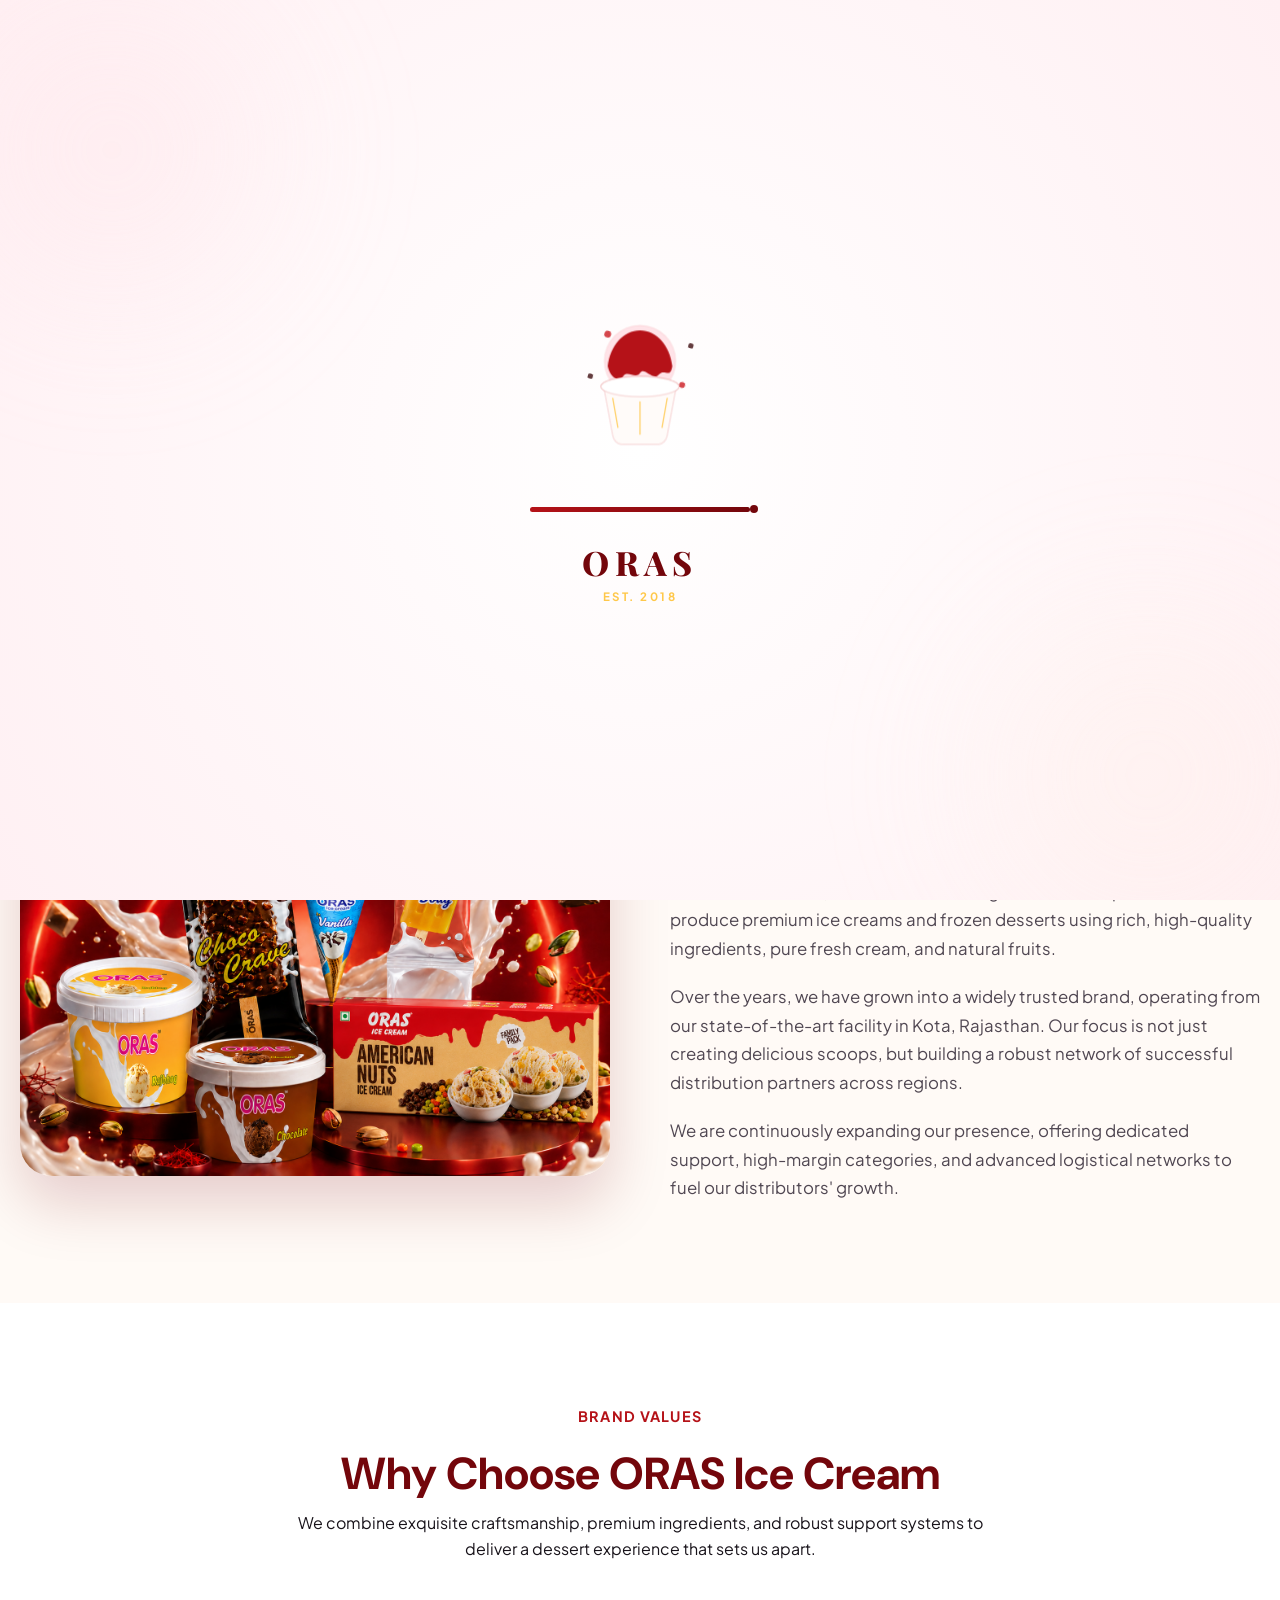
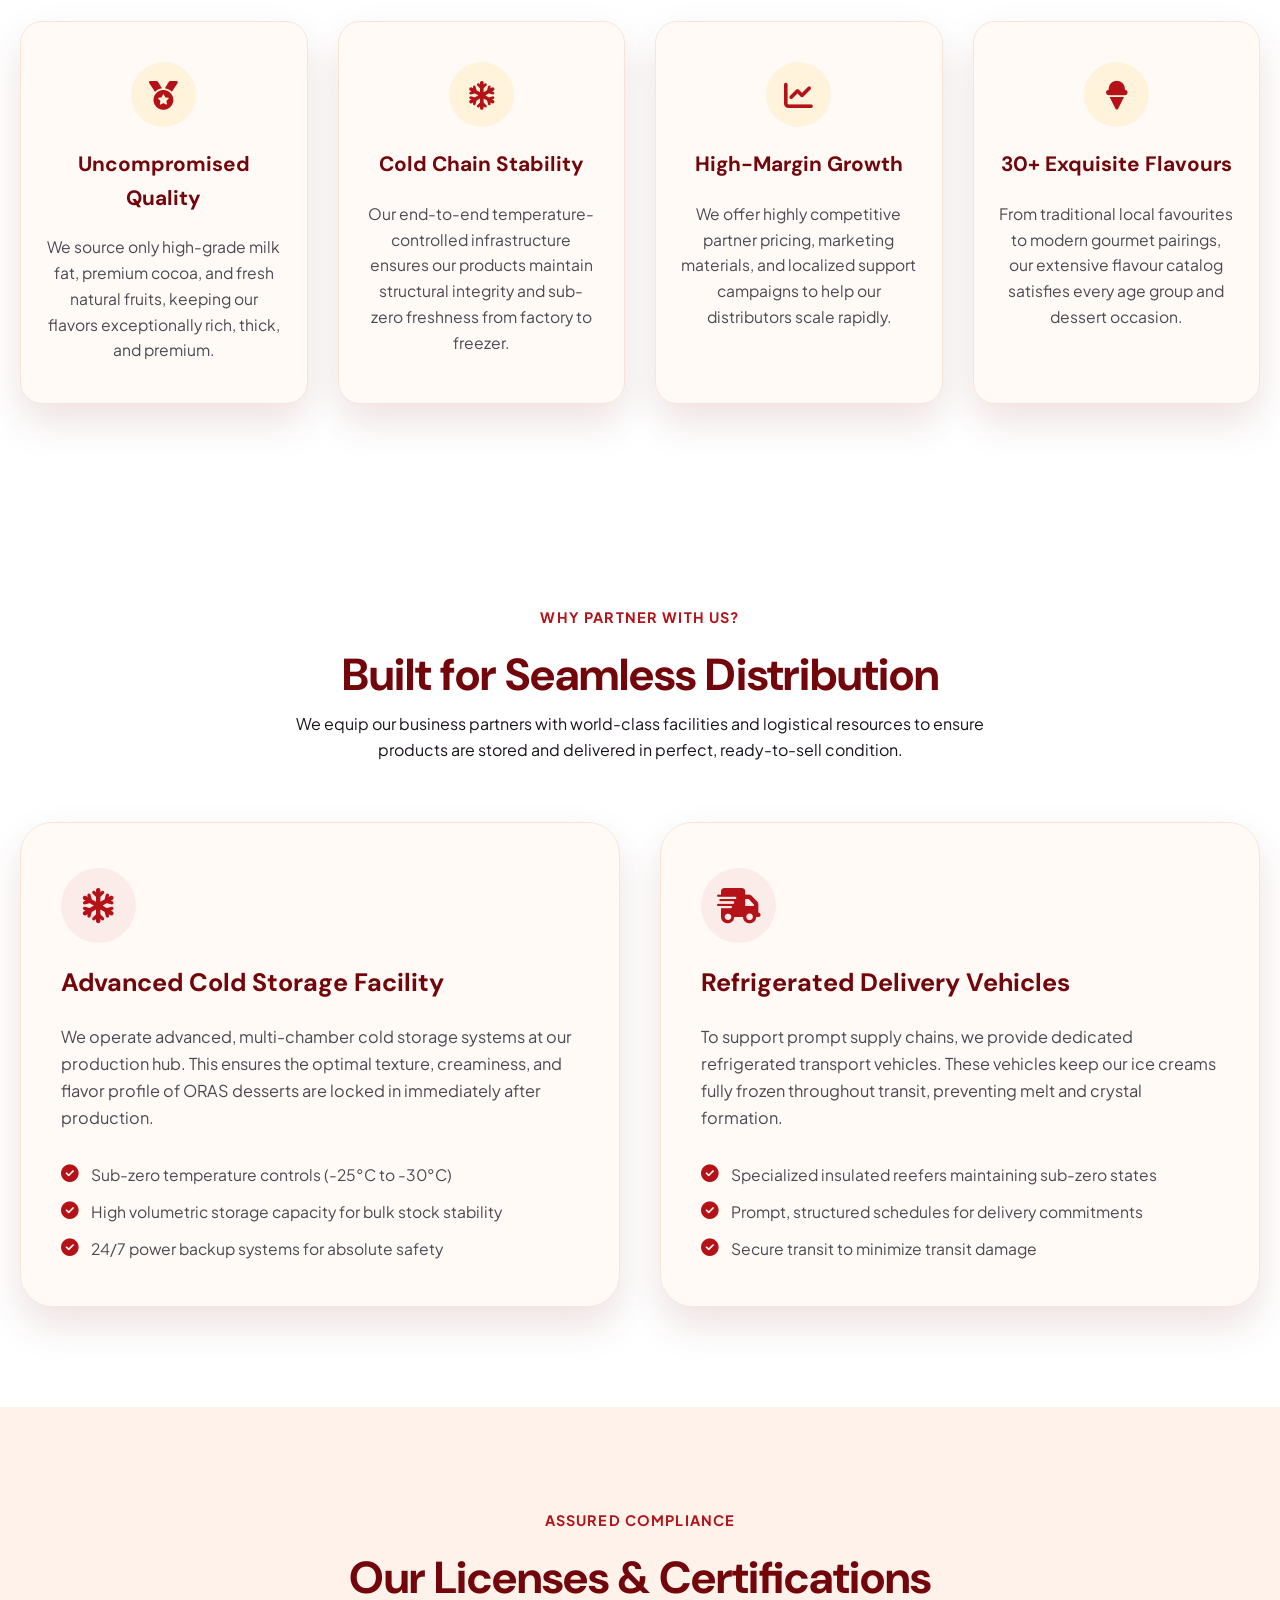
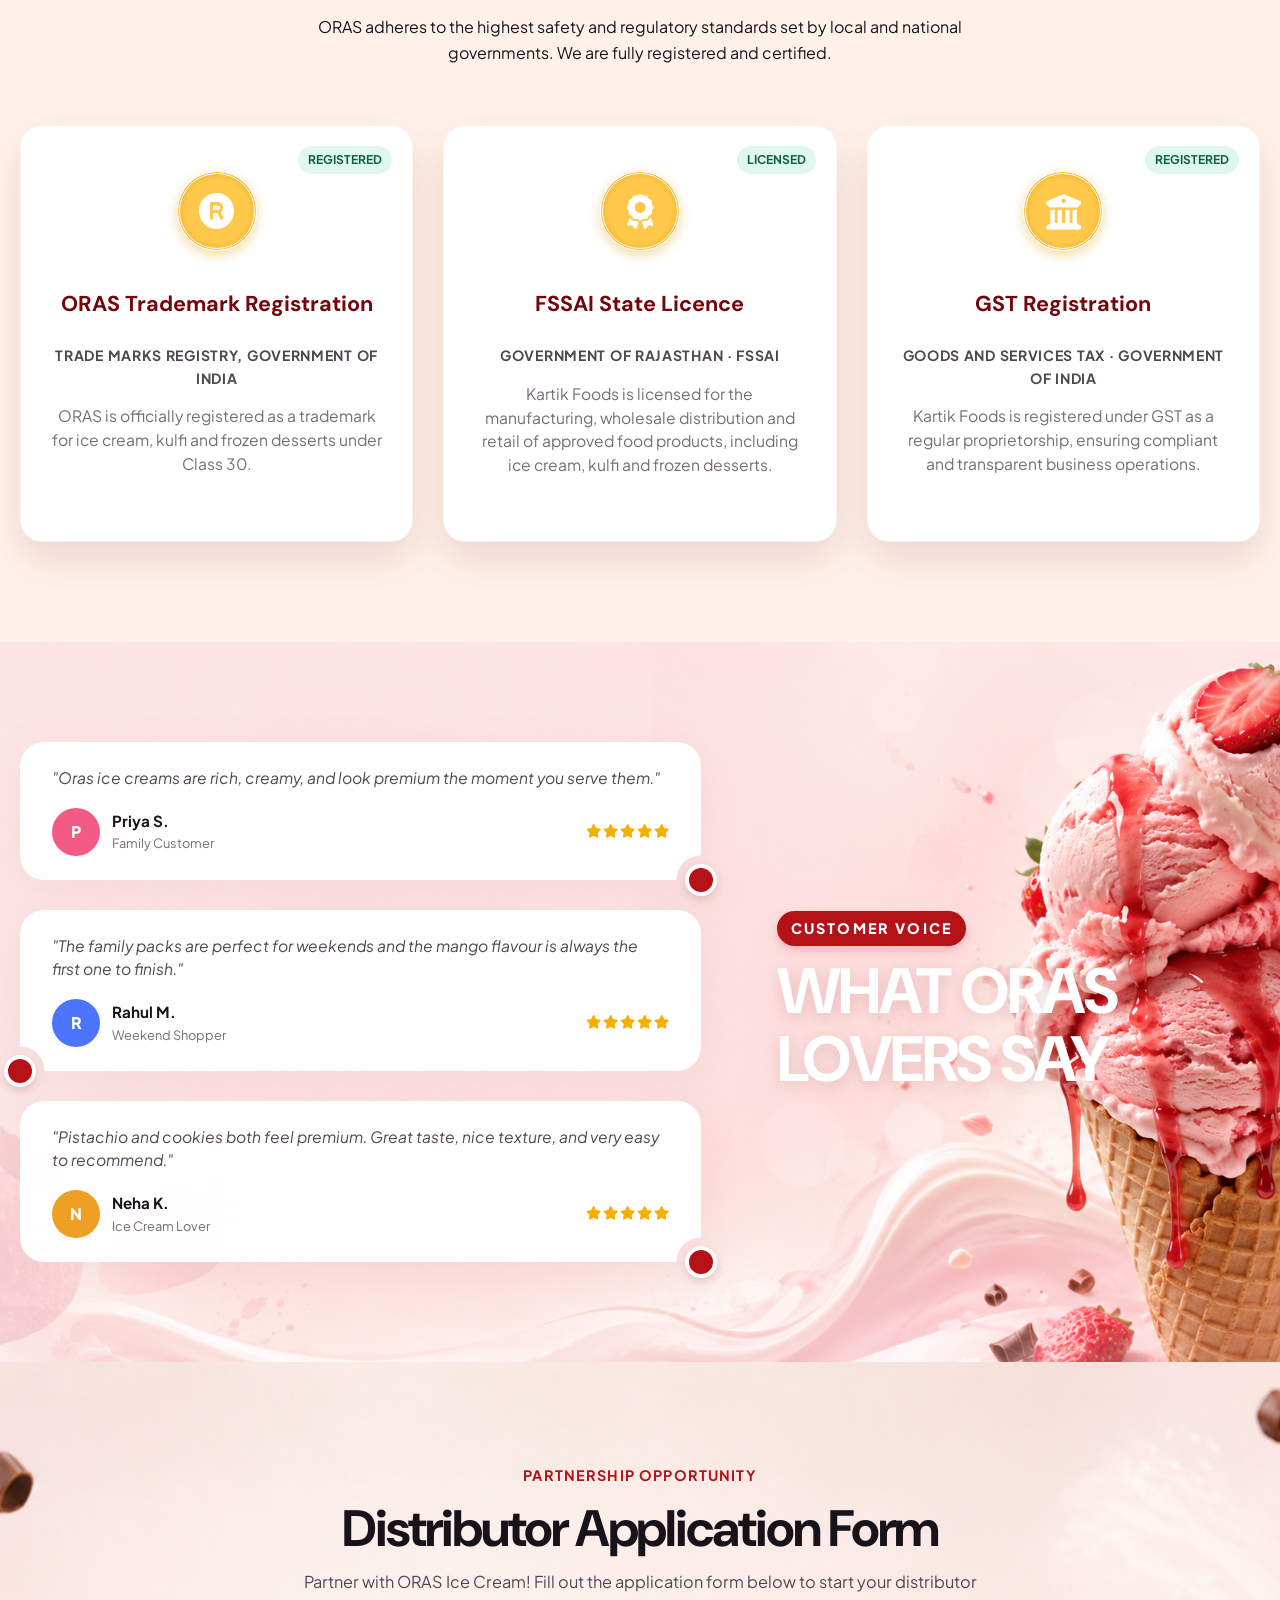
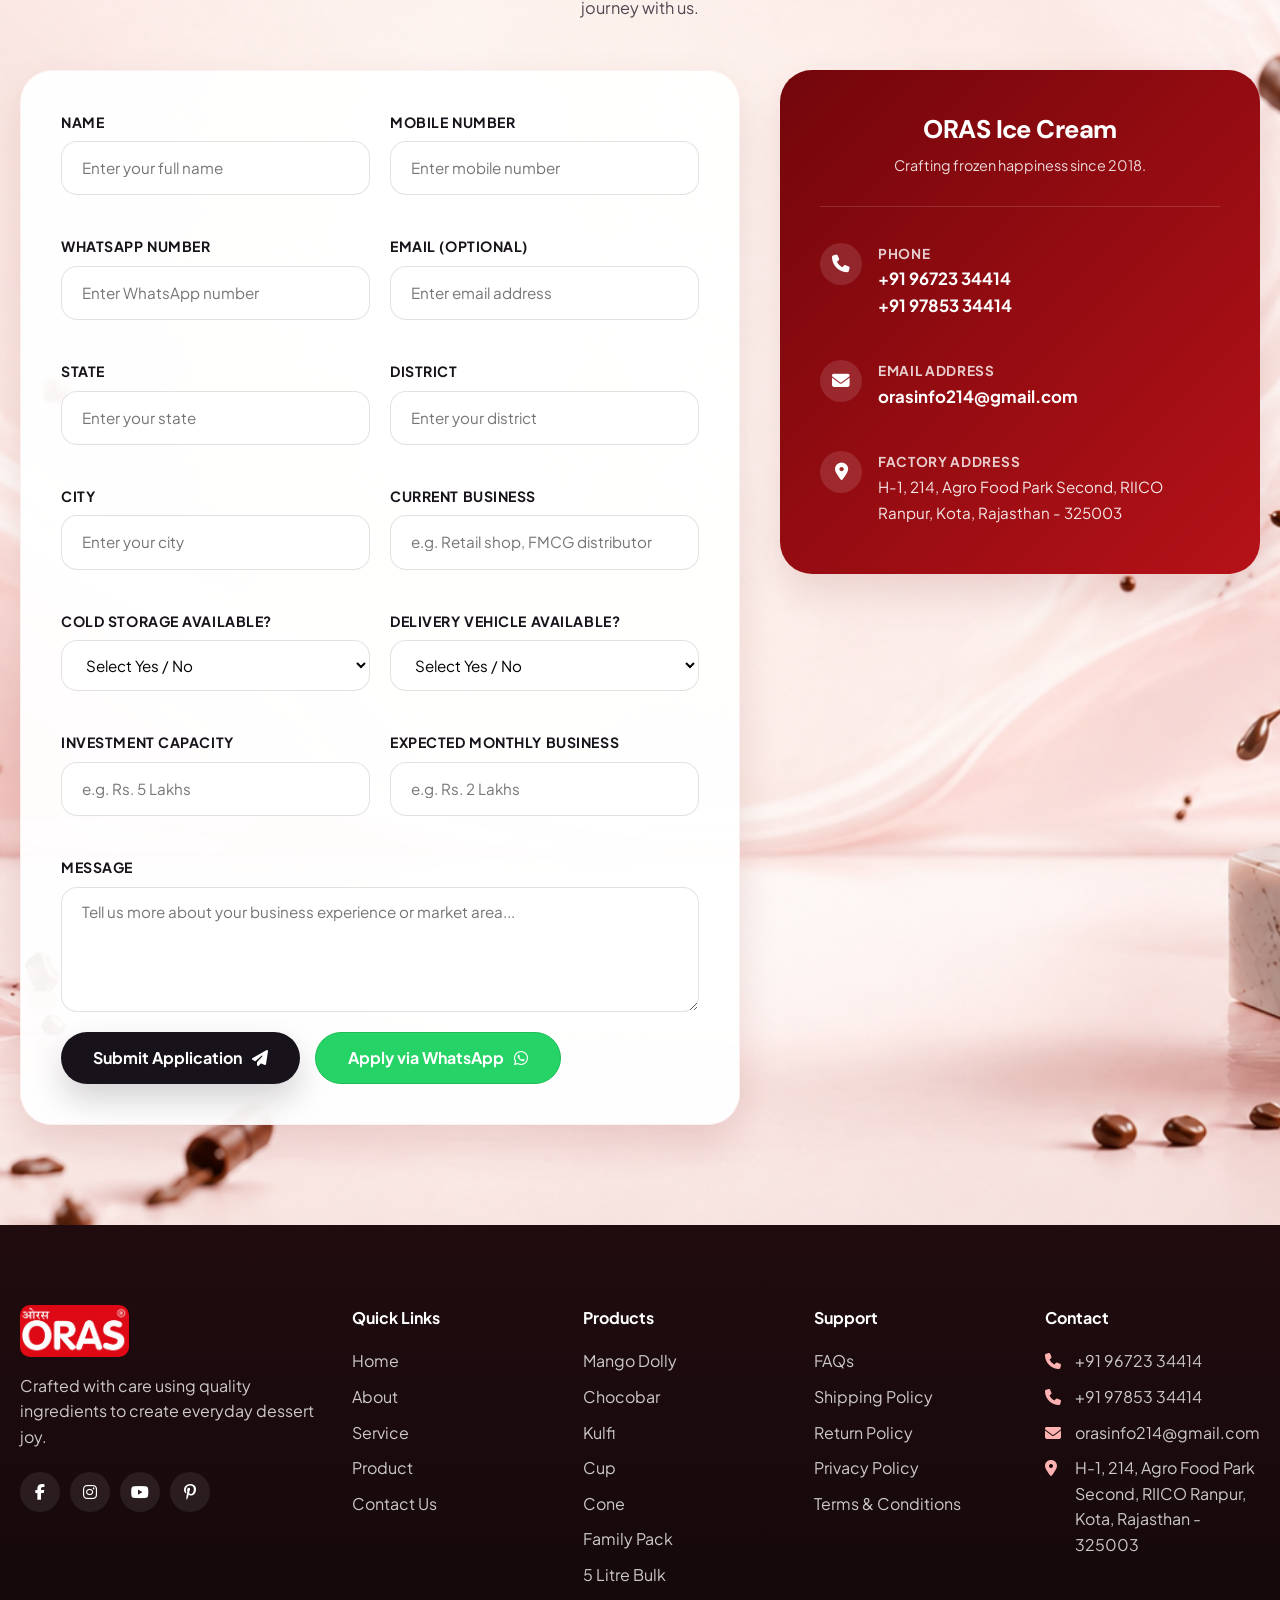
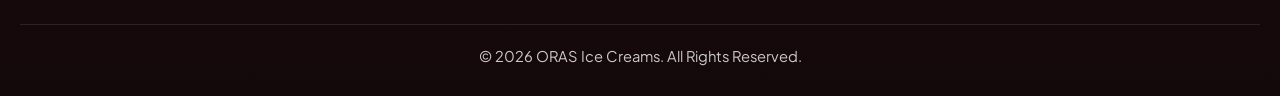
==== about.html @ 224689cd "chnge" ====
<!DOCTYPE html>
<html lang="en">

<head>
    <meta charset="UTF-8">
    <meta name="viewport" content="width=device-width, initial-scale=1.0">
    <title>About Us | ORAS Ice Cream | Distributor Opportunities</title>
    <meta name="description"
        content="Learn about ORAS Ice Cream, our certifications, state-of-the-art cold storage facilities, refrigerated transport fleet, and how to become a partner/distributor.">
    <link rel="icon" type="image/png" href="images/logo.png">
    <link rel="preconnect" href="https://fonts.googleapis.com">
    <link rel="preconnect" href="https://fonts.gstatic.com" crossorigin>
    <link
        href="https://fonts.googleapis.com/css2?family=DM+Sans:wght@400;500;700;800&family=Lobster+Two:wght@700&family=Plus+Jakarta+Sans:wght@400;500;600;700;800&family=Playfair+Display:ital,wght@0,400..900;1,400..900&family=Cormorant+Garamond:ital,wght@0,400..700;1,400..700&display=swap"
        rel="stylesheet">
    <link rel="stylesheet" href="https://cdnjs.cloudflare.com/ajax/libs/font-awesome/6.4.0/css/all.min.css">
    <link rel="stylesheet" href="style.css?v=1.4">
</head>

<body>
    <!-- ORAS Premium Preloader -->
    <div id="oras-preloader" class="oras-preloader">
        <div class="preloader-bg-swirls">
            <div class="swirl swirl-1"></div>
            <div class="swirl swirl-2"></div>
        </div>
        <div class="preloader-content">
            <!-- Center Ice Cream Cup SVG Animation -->
            <div class="icecream-container">
                <svg viewBox="0 0 200 200" class="icecream-svg">
                    <!-- Floating toppings -->
                    <circle cx="50" cy="60" r="4" class="topping topping-dot topping-1" />
                    <rect x="145" y="45" width="6" height="6" rx="2" class="topping topping-chip topping-2" />
                    <circle cx="150" cy="95" r="3.5" class="topping topping-dot topping-3" />
                    <rect x="40" y="110" width="6" height="6" rx="2" class="topping topping-chip topping-4" />

                    <!-- Ice Cream Scoop dropping -->
                    <g class="icecream-scoop-group">
                        <circle cx="100" cy="-60" r="42" class="icecream-scoop" />
                        <!-- Strawberry Syrup Drizzle -->
                        <path d="M 62,-54 C 65,-40 75,-35 80,-42 C 85,-50 95,-38 100,-46 C 105,-54 115,-36 122,-44 C 129,-52 135,-38 138,-54 C 135,-78 120,-96 100,-96 C 80,-96 65,-78 62,-54 Z" class="syrup-drizzle" />
                    </g>

                    <!-- Cup container -->
                    <g class="icecream-cup-group">
                        <!-- Cup Back Rim -->
                        <ellipse cx="100" cy="110" rx="46" ry="12" class="cup-rim-back" />
                        <!-- Cup Base -->
                        <path d="M 58,114 L 68,168 C 69,173 73,178 78,178 L 122,178 C 127,178 131,173 132,168 L 142,114 Z" class="cup-body" />
                        <!-- Cup Front Rim -->
                        <ellipse cx="100" cy="110" rx="46" ry="12" class="cup-rim-front" />
                        <!-- Golden Accent Lines on Cup -->
                        <path d="M 68,124 L 74,158 M 132,124 L 126,158 M 100,128 L 100,166" class="cup-accents" />
                    </g>
                </svg>
            </div>

            <!-- Preloader Progress -->
            <div class="preloader-progress-bar">
                <div class="progress-line-fill"></div>
                <div class="progress-syrup-drop"></div>
            </div>

            <!-- Reveal ORAS Logo text -->
            <div class="preloader-logo-reveal">
                <h1 class="loader-logo-text">ORAS</h1>
                <span class="loader-logo-sub">EST. 2018</span>
            </div>
        </div>
    </div>

    <!-- Header Navigation -->
    <header class="main-header">
        <div class="header-container">
            <a href="index.html#home" class="logo-container" aria-label="ORAS home">
                <img src="images/logo.png" alt="ORAS Logo" class="brand-logo">
            </a>

            <nav class="nav-menu" aria-label="Primary">
                <ul>
                    <li><a href="index.html#home">Home</a></li>
                    <li><a href="about.html" class="active">About</a></li>
                    <li><a href="services.html">Service</a></li>
                    <li><a href="products.html">Product</a></li>
                    <li><a href="contact.html">Contact Us</a></li>
                </ul>
            </nav>

            <div class="header-actions">
                <a href="contact.html" class="btn-quote">Become a Partner</a>
                <button class="mobile-menu-toggle" aria-label="Toggle menu">
                    <i class="fa-solid fa-bars"></i>
                </button>
            </div>
        </div>
    </header>

    <main>
        <!-- Hero Section (id="home" to bypass slide reveal in script.js) -->
        <section id="home" class="about-hero">
            <div class="shell about-hero-content">
                <h1>Crafting Happiness <span>Since 2018</span></h1>
                <p>Discover the passion, infrastructure, and unmatched quality standard that makes ORAS Ice Cream the ideal partner for distribution success.</p>
            </div>
        </section>

        <!-- About Intro Section -->
        <section class="about-intro-section">
            <div class="shell about-intro-grid">
                <div class="about-intro-img-wrapper">
                    <img src="images/new%20about%20.png" alt="ORAS Ice Cream Indulgence" class="about-intro-img">
                </div>
                <div class="about-intro-content">
                    <span class="eyebrow">The ORAS Journey</span>
                    <h2>A Tradition of Purity and Delicious Taste</h2>
                    <p>Established in 2018, ORAS Ice Cream began with a core promise: to produce premium ice creams and frozen desserts using rich, high-quality ingredients, pure fresh cream, and natural fruits.</p>
                    <p>Over the years, we have grown into a widely trusted brand, operating from our state-of-the-art facility in Kota, Rajasthan. Our focus is not just creating delicious scoops, but building a robust network of successful distribution partners across regions.</p>
                    <p>We are continuously expanding our presence, offering dedicated support, high-margin categories, and advanced logistical networks to fuel our distributors' growth.</p>
                </div>
            </div>
        </section>

        <!-- Why Choose Us Section -->
        <section id="why-choose-us" class="about-choose-section">
            <div class="shell">
                <div class="infra-header">
                    <span class="eyebrow">Brand Values</span>
                    <h2>Why Choose ORAS Ice Cream</h2>
                    <p>We combine exquisite craftsmanship, premium ingredients, and robust support systems to deliver a dessert experience that sets us apart.</p>
                </div>

                <div class="about-choose-grid">
                    <!-- Uncompromised Quality -->
                    <div class="about-choose-card">
                        <div class="about-choose-icon">
                            <i class="fa-solid fa-medal"></i>
                        </div>
                        <h3>Uncompromised Quality</h3>
                        <p>We source only high-grade milk fat, premium cocoa, and fresh natural fruits, keeping our flavors exceptionally rich, thick, and premium.</p>
                    </div>

                    <!-- Modern Cold Chain -->
                    <div class="about-choose-card">
                        <div class="about-choose-icon">
                            <i class="fa-solid fa-snowflake"></i>
                        </div>
                        <h3>Cold Chain Stability</h3>
                        <p>Our end-to-end temperature-controlled infrastructure ensures our products maintain structural integrity and sub-zero freshness from factory to freezer.</p>
                    </div>

                    <!-- High Distributor Margins -->
                    <div class="about-choose-card">
                        <div class="about-choose-icon">
                            <i class="fa-solid fa-chart-line"></i>
                        </div>
                        <h3>High-Margin Growth</h3>
                        <p>We offer highly competitive partner pricing, marketing materials, and localized support campaigns to help our distributors scale rapidly.</p>
                    </div>

                    <!-- Wide Flavor Variety -->
                    <div class="about-choose-card">
                        <div class="about-choose-icon">
                            <i class="fa-solid fa-ice-cream"></i>
                        </div>
                        <h3>30+ Exquisite Flavours</h3>
                        <p>From traditional local favourites to modern gourmet pairings, our extensive flavour catalog satisfies every age group and dessert occasion.</p>
                    </div>
                </div>
            </div>
        </section>

        <!-- Infrastructure & Facilities Section (Attracting Distributors) -->
        <section id="infrastructure" class="infra-section">
            <div class="shell">
                <div class="infra-header">
                    <span class="eyebrow">Why Partner With Us?</span>
                    <h2>Built for Seamless Distribution</h2>
                    <p>We equip our business partners with world-class facilities and logistical resources to ensure products are stored and delivered in perfect, ready-to-sell condition.</p>
                </div>

                <div class="infra-grid">
                    <!-- Cold Storage Infrastructure -->
                    <div class="infra-card">
                        <div class="infra-icon-wrapper">
                            <i class="fa-solid fa-snowflake"></i>
                        </div>
                        <h3>Advanced Cold Storage Facility</h3>
                        <p>We operate advanced, multi-chamber cold storage systems at our production hub. This ensures the optimal texture, creaminess, and flavor profile of ORAS desserts are locked in immediately after production.</p>
                        <ul class="infra-features-list">
                            <li><i class="fa-solid fa-circle-check"></i> Sub-zero temperature controls (-25°C to -30°C)</li>
                            <li><i class="fa-solid fa-circle-check"></i> High volumetric storage capacity for bulk stock stability</li>
                            <li><i class="fa-solid fa-circle-check"></i> 24/7 power backup systems for absolute safety</li>
                        </ul>
                    </div>

                    <!-- Transport Fleet Infrastructure -->
                    <div class="infra-card">
                        <div class="infra-icon-wrapper">
                            <i class="fa-solid fa-truck-fast"></i>
                        </div>
                        <h3>Refrigerated Delivery Vehicles</h3>
                        <p>To support prompt supply chains, we provide dedicated refrigerated transport vehicles. These vehicles keep our ice creams fully frozen throughout transit, preventing melt and crystal formation.</p>
                        <ul class="infra-features-list">
                            <li><i class="fa-solid fa-circle-check"></i> Specialized insulated reefers maintaining sub-zero states</li>
                            <li><i class="fa-solid fa-circle-check"></i> Prompt, structured schedules for delivery commitments</li>
                            <li><i class="fa-solid fa-circle-check"></i> Secure transit to minimize transit damage</li>
                        </ul>
                    </div>
                </div>
            </div>
        </section>

        <!-- Certifications & Licenses Section -->
        <section id="certifications" class="cert-section">
            <div class="shell">
                <div class="infra-header">
                    <span class="eyebrow">Assured Compliance</span>
                    <h2>Our Licenses & Certifications</h2>
                    <p>ORAS adheres to the highest safety and regulatory standards set by local and national governments. We are fully registered and certified.</p>
                </div>

                <div class="cert-grid">
                    <!-- ORAS Trademark Registration -->
                    <div class="cert-card">
                        <div class="cert-badge">Registered</div>
                        <div class="cert-seal">
                            <i class="fa-solid fa-registered"></i>
                        </div>
                        <h3>ORAS Trademark Registration</h3>
                        <div class="cert-authority">TRADE MARKS REGISTRY, GOVERNMENT OF INDIA</div>
                        <p class="cert-desc">ORAS is officially registered as a trademark for ice cream, kulfi and frozen desserts under Class 30.</p>
                    </div>

                    <!-- FSSAI State Licence -->
                    <div class="cert-card">
                        <div class="cert-badge">Licensed</div>
                        <div class="cert-seal">
                            <i class="fa-solid fa-award"></i>
                        </div>
                        <h3>FSSAI State Licence</h3>
                        <div class="cert-authority">GOVERNMENT OF RAJASTHAN · FSSAI</div>
                        <p class="cert-desc">Kartik Foods is licensed for the manufacturing, wholesale distribution and retail of approved food products, including ice cream, kulfi and frozen desserts.</p>
                    </div>

                    <!-- GST Registration -->
                    <div class="cert-card">
                        <div class="cert-badge">Registered</div>
                        <div class="cert-seal">
                            <i class="fa-solid fa-building-columns"></i>
                        </div>
                        <h3>GST Registration</h3>
                        <div class="cert-authority">GOODS AND SERVICES TAX · GOVERNMENT OF INDIA</div>
                        <p class="cert-desc">Kartik Foods is registered under GST as a regular proprietorship, ensuring compliant and transparent business operations.</p>
                    </div>
                </div>
            </div>
        </section>

        <!-- Customer Voice Section -->
        <section class="testimonials-section">
            <div class="shell testimonials-layout">
                <!-- Left Side: Testimonials Stack -->
                <div class="testimonials-left-col">
                    <div class="testimonials-sets-wrapper">
                        <!-- Set 1 -->
                        <div class="testimonial-set active" data-set="1">
                            <article class="testimonial-card-bubble bottom-right">
                                <p class="testimonial-bubble-text">"Oras ice creams are rich, creamy, and look premium the moment you serve them."</p>
                                <div class="testimonial-bubble-footer">
                                    <div class="author-info">
                                        <div class="author-avatar pink-avatar">P</div>
                                        <div>
                                            <strong>Priya S.</strong>
                                            <span>Family Customer</span>
                                        </div>
                                    </div>
                                    <div class="testimonial-stars-rating">
                                        <i class="fa-solid fa-star"></i><i class="fa-solid fa-star"></i><i class="fa-solid fa-star"></i><i class="fa-solid fa-star"></i><i class="fa-solid fa-star"></i>
                                    </div>
                                </div>
                                <span class="bubble-dot"></span>
                            </article>

                            <article class="testimonial-card-bubble bottom-left">
                                <p class="testimonial-bubble-text">"The family packs are perfect for weekends and the mango flavour is always the first one to finish."</p>
                                <div class="testimonial-bubble-footer">
                                    <div class="author-info">
                                        <div class="author-avatar blue-avatar">R</div>
                                        <div>
                                            <strong>Rahul M.</strong>
                                            <span>Weekend Shopper</span>
                                        </div>
                                    </div>
                                    <div class="testimonial-stars-rating">
                                        <i class="fa-solid fa-star"></i><i class="fa-solid fa-star"></i><i class="fa-solid fa-star"></i><i class="fa-solid fa-star"></i><i class="fa-solid fa-star"></i>
                                    </div>
                                </div>
                                <span class="bubble-dot"></span>
                            </article>

                            <article class="testimonial-card-bubble bottom-right">
                                <p class="testimonial-bubble-text">"Pistachio and cookies both feel premium. Great taste, nice texture, and very easy to recommend."</p>
                                <div class="testimonial-bubble-footer">
                                    <div class="author-info">
                                        <div class="author-avatar yellow-avatar">N</div>
                                        <div>
                                            <strong>Neha K.</strong>
                                            <span>Ice Cream Lover</span>
                                        </div>
                                    </div>
                                    <div class="testimonial-stars-rating">
                                        <i class="fa-solid fa-star"></i><i class="fa-solid fa-star"></i><i class="fa-solid fa-star"></i><i class="fa-solid fa-star"></i><i class="fa-solid fa-star"></i>
                                    </div>
                                </div>
                                <span class="bubble-dot"></span>
                            </article>
                        </div>

                        <!-- Set 2 -->
                        <div class="testimonial-set" data-set="2">
                            <article class="testimonial-card-bubble bottom-right">
                                <p class="testimonial-bubble-text">"The chocolate magic is out of this world! Real cocoa coating makes all the difference."</p>
                                <div class="testimonial-bubble-footer">
                                    <div class="author-info">
                                        <div class="author-avatar pink-avatar">A</div>
                                        <div>
                                            <strong>Amit V.</strong>
                                            <span>Chocolate Lover</span>
                                        </div>
                                    </div>
                                    <div class="testimonial-stars-rating">
                                        <i class="fa-solid fa-star"></i><i class="fa-solid fa-star"></i><i class="fa-solid fa-star"></i><i class="fa-solid fa-star"></i><i class="fa-solid fa-star"></i>
                                    </div>
                                </div>
                                <span class="bubble-dot"></span>
                            </article>

                            <article class="testimonial-card-bubble bottom-left">
                                <p class="testimonial-bubble-text">"I love the kulfi cups. It feels like pure heritage combined with modern quality standard."</p>
                                <div class="testimonial-bubble-footer">
                                    <div class="author-info">
                                        <div class="author-avatar blue-avatar">S</div>
                                        <div>
                                            <strong>Sneha R.</strong>
                                            <span>Heritage Dessert Fan</span>
                                        </div>
                                    </div>
                                    <div class="testimonial-stars-rating">
                                        <i class="fa-solid fa-star"></i><i class="fa-solid fa-star"></i><i class="fa-solid fa-star"></i><i class="fa-solid fa-star"></i><i class="fa-solid fa-star"></i>
                                    </div>
                                </div>
                                <span class="bubble-dot"></span>
                            </article>

                            <article class="testimonial-card-bubble bottom-right">
                                <p class="testimonial-bubble-text">"Packaging keeps the ice creams frozen rock-solid even during delivery in hot summer days!"</p>
                                <div class="testimonial-bubble-footer">
                                    <div class="author-info">
                                        <div class="author-avatar yellow-avatar">K</div>
                                        <div>
                                            <strong>Karan J.</strong>
                                            <span>Party Host</span>
                                        </div>
                                    </div>
                                    <div class="testimonial-stars-rating">
                                        <i class="fa-solid fa-star"></i><i class="fa-solid fa-star"></i><i class="fa-solid fa-star"></i><i class="fa-solid fa-star"></i><i class="fa-solid fa-star"></i>
                                    </div>
                                </div>
                                <span class="bubble-dot"></span>
                            </article>
                        </div>
                    </div>
                </div>

                <!-- Right Side: Heading Column -->
                <div class="testimonials-right-col">
                    <span class="testimonials-eyebrow">Customer Voice</span>
                    <h2 class="testimonials-huge-title">WHAT ORAS LOVERS SAY</h2>
                </div>
            </div>
        </section>

        <!-- Distributor Application Section -->
        <section id="contact-section" class="contact-section">
            <div class="shell">
                <div class="section-intro scroll-reveal">
                    <span class="eyebrow">Partnership Opportunity</span>
                    <h2>Distributor Application Form</h2>
                    <p>Partner with ORAS Ice Cream! Fill out the application form below to start your distributor journey with us.</p>
                </div>

                <div class="contact-layout scroll-reveal">
                    <!-- Left: Contact Form Card -->
                    <div class="contact-form-card">
                        <form onsubmit="event.preventDefault(); alert('Thank you for submitting your Distributor Application! Our partnership team will review your application and contact you shortly.'); this.reset();">
                            <div class="form-row">
                                <div class="form-group">
                                    <label for="distributor-name">Name</label>
                                    <input type="text" id="distributor-name" placeholder="Enter your full name" required>
                                </div>
                                <div class="form-group">
                                    <label for="distributor-mobile">Mobile Number</label>
                                    <input type="tel" id="distributor-mobile" placeholder="Enter mobile number" required>
                                </div>
                            </div>
                            <div class="form-row">
                                <div class="form-group">
                                    <label for="distributor-whatsapp">WhatsApp Number</label>
                                    <input type="tel" id="distributor-whatsapp" placeholder="Enter WhatsApp number" required>
                                </div>
                                <div class="form-group">
                                    <label for="distributor-email">Email (Optional)</label>
                                    <input type="email" id="distributor-email" placeholder="Enter email address">
                                </div>
                            </div>
                            <div class="form-row">
                                <div class="form-group">
                                    <label for="distributor-state">State</label>
                                    <input type="text" id="distributor-state" placeholder="Enter your state" required>
                                </div>
                                <div class="form-group">
                                    <label for="distributor-district">District</label>
                                    <input type="text" id="distributor-district" placeholder="Enter your district" required>
                                </div>
                            </div>
                            <div class="form-row">
                                <div class="form-group">
                                    <label for="distributor-city">City</label>
                                    <input type="text" id="distributor-city" placeholder="Enter your city" required>
                                </div>
                                <div class="form-group">
                                    <label for="distributor-business">Current Business</label>
                                    <input type="text" id="distributor-business" placeholder="e.g. Retail shop, FMCG distributor" required>
                                </div>
                            </div>
                            <div class="form-row">
                                <div class="form-group">
                                    <label for="distributor-coldstorage">Cold Storage Available?</label>
                                    <select id="distributor-coldstorage" required>
                                        <option value="" disabled selected>Select Yes / No</option>
                                        <option value="Yes">Yes</option>
                                        <option value="No">No</option>
                                    </select>
                                </div>
                                <div class="form-group">
                                    <label for="distributor-deliveryvehicle">Delivery Vehicle Available?</label>
                                    <select id="distributor-deliveryvehicle" required>
                                        <option value="" disabled selected>Select Yes / No</option>
                                        <option value="Yes">Yes</option>
                                        <option value="No">No</option>
                                    </select>
                                </div>
                            </div>
                            <div class="form-row">
                                <div class="form-group">
                                    <label for="distributor-investment">Investment Capacity</label>
                                    <input type="text" id="distributor-investment" placeholder="e.g. Rs. 5 Lakhs" required>
                                </div>
                                <div class="form-group">
                                    <label for="distributor-expectedbusiness">Expected Monthly Business</label>
                                    <input type="text" id="distributor-expectedbusiness" placeholder="e.g. Rs. 2 Lakhs" required>
                                </div>
                            </div>
                            <div class="form-group">
                                <label for="distributor-message">Message</label>
                                <textarea id="distributor-message" rows="5" placeholder="Tell us more about your business experience or market area..." required></textarea>
                            </div>
                            <div class="contact-form-actions" style="display: flex; gap: 15px; flex-wrap: wrap; margin-top: 15px;">
                                <button type="submit" class="btn btn-dark submit-contact-btn">Submit Application <i class="fa-solid fa-paper-plane"></i></button>
                                <button type="button" id="submit-whatsapp-btn" class="btn btn-whatsapp submit-contact-btn" style="background-color: #25d366; color: white; border: 1px solid #1ebd56;">Apply via WhatsApp <i class="fa-brands fa-whatsapp"></i></button>
                            </div>
                        </form>
                    </div>

                    <!-- Right: Contact Info Card -->
                    <div class="contact-details-card">
                        <div class="details-branding">
                            <img src="images/logo.png" alt="ORAS Logo" class="details-logo">
                            <h3>ORAS Ice Cream</h3>
                            <p>Crafting frozen happiness since 2018.</p>
                        </div>
                        <hr class="details-divider">
                        <ul class="details-info-list">
                            <li>
                                <div class="details-icon"><i class="fa-solid fa-phone"></i></div>
                                <div>
                                    <strong>Phone</strong>
                                    <a href="tel:+919672334414">+91 96723 34414</a><br><a href="tel:+919785334414">+91 97853 34414</a>
                                </div>
                            </li>
                            <li>
                                <div class="details-icon"><i class="fa-solid fa-envelope"></i></div>
                                <div>
                                    <strong>Email Address</strong>
                                    <a href="mailto:orasinfo214@gmail.com">orasinfo214@gmail.com</a>
                                </div>
                            </li>
                            <li>
                                <div class="details-icon"><i class="fa-solid fa-location-dot"></i></div>
                                <div>
                                    <strong>Factory Address</strong>
                                    <span>H-1, 214, Agro Food Park Second, RIICO Ranpur, Kota, Rajasthan - 325003</span>
                                </div>
                            </li>
                        </ul>
                    </div>
                </div>
            </div>
        </section>
    </main>

    <!-- Footer -->
    <footer id="contact" class="main-footer">
        <div class="shell footer-grid">
            <div class="footer-brand">
                <img src="images/logo.png" alt="ORAS Logo" class="footer-logo">
                <p>Crafted with care using quality ingredients to create everyday dessert joy.</p>
                <div class="social-links">
                    <a href="#" aria-label="Facebook"><i class="fa-brands fa-facebook-f"></i></a>
                    <a href="#" aria-label="Instagram"><i class="fa-brands fa-instagram"></i></a>
                    <a href="#" aria-label="Youtube"><i class="fa-brands fa-youtube"></i></a>
                    <a href="#" aria-label="Pinterest"><i class="fa-brands fa-pinterest-p"></i></a>
                </div>
            </div>

            <div class="footer-col">
                <h3>Quick Links</h3>
                <ul>
                    <li><a href="index.html#home">Home</a></li>
                    <li><a href="about.html">About</a></li>
                    <li><a href="services.html">Service</a></li>
                    <li><a href="products.html">Product</a></li>
                    <li><a href="contact.html">Contact Us</a></li>
                </ul>
            </div>

            <div class="footer-col">
                <h3>Products</h3>
                <ul>
                    <li><a href="products.html?category=candy">Mango Dolly</a></li>
                    <li><a href="products.html?category=chocobar">Chocobar</a></li>
                    <li><a href="products.html?category=kulfi">Kulfi</a></li>
                    <li><a href="products.html?category=cup">Cup</a></li>
                    <li><a href="products.html?category=cone">Cone</a></li>
                    <li><a href="products.html?category=family">Family Pack</a></li>
                    <li><a href="products.html?category=bulk">5 Litre Bulk</a></li>
                </ul>
            </div>

            <div class="footer-col">
                <h3>Support</h3>
                <ul>
                    <li><a href="#">FAQs</a></li>
                    <li><a href="#">Shipping Policy</a></li>
                    <li><a href="#">Return Policy</a></li>
                    <li><a href="#">Privacy Policy</a></li>
                    <li><a href="#">Terms &amp; Conditions</a></li>
                </ul>
            </div>

            <div class="footer-col">
                <h3>Contact</h3>
                <ul class="contact-info-list">
                    <li><i class="fa-solid fa-phone"></i><a href="tel:+919672334414">+91 96723 34414</a></li>
                    <li><i class="fa-solid fa-phone"></i><a href="tel:+919785334414">+91 97853 34414</a></li>
                    <li><i class="fa-solid fa-envelope"></i><a
                            href="mailto:orasinfo214@gmail.com">orasinfo214@gmail.com</a></li>
                    <li><i class="fa-solid fa-location-dot"></i><span>H-1, 214, Agro Food Park Second, RIICO Ranpur,
                            Kota, Rajasthan - 325003</span></li>
                </ul>
            </div>
        </div>

        <div class="shell footer-bottom">
            <p>&copy; 2026 ORAS Ice Creams. All Rights Reserved.</p>
        </div>
    </footer>

    <!-- Floating WhatsApp Button and Flow Panel -->
    <div id="whatsapp-flow-widget" class="whatsapp-flow-widget">
        <!-- Floating Call Button -->
        <a href="tel:+919672334414" class="floating-call-btn" aria-label="Call Kartik Foods">
            <i class="fa-solid fa-phone"></i>
            <span class="whatsapp-flow-tooltip">Call Us</span>
        </a>
        <!-- Floating WhatsApp Button -->
        <button id="whatsapp-flow-btn" class="whatsapp-flow-btn" aria-label="Open WhatsApp Flow Form">
            <i class="fa-brands fa-whatsapp"></i>
            <span class="whatsapp-flow-tooltip">Distributor Flow</span>
        </button>
        <div id="whatsapp-flow-panel" class="whatsapp-flow-panel">
            <div class="whatsapp-panel-header" style="background-image: linear-gradient(rgba(115, 6, 11, 0.82), rgba(115, 6, 11, 0.95)), url('images/abouut.png');">
                <div class="whatsapp-header-content">
                    <img src="images/logo.png" alt="ORAS Logo" class="whatsapp-panel-logo">
                    <div class="whatsapp-header-text">
                        <h3>ORAS Ice Cream</h3>
                        <p>Distributor WhatsApp Flow</p>
                    </div>
                </div>
                <button id="whatsapp-flow-close" class="whatsapp-flow-close" aria-label="Close panel">
                    <i class="fa-solid fa-xmark"></i>
                </button>
            </div>
            <div class="whatsapp-panel-body">
                <p class="whatsapp-panel-desc">Interested in partnering with us? Fill in the details below to generate and send your application directly via WhatsApp!</p>
                <form id="whatsapp-flow-form">
                    <div class="whatsapp-form-group">
                        <label for="wa-name">Name</label>
                        <input type="text" id="wa-name" placeholder="Enter your full name" required>
                    </div>
                    <div class="whatsapp-form-row">
                        <div class="whatsapp-form-group">
                            <label for="wa-mobile">Mobile Number</label>
                            <input type="tel" id="wa-mobile" placeholder="Mobile Number" required>
                        </div>
                        <div class="whatsapp-form-group">
                            <label for="wa-whatsapp">WhatsApp Number</label>
                            <input type="tel" id="wa-whatsapp" placeholder="WhatsApp Number" required>
                        </div>
                    </div>
                    <div class="whatsapp-form-group">
                        <label for="wa-email">Email (Optional)</label>
                        <input type="email" id="wa-email" placeholder="Enter email address">
                    </div>
                    <div class="whatsapp-form-row">
                        <div class="whatsapp-form-group">
                            <label for="wa-state">State</label>
                            <input type="text" id="wa-state" placeholder="State" required>
                        </div>
                        <div class="whatsapp-form-group">
                            <label for="wa-district">District</label>
                            <input type="text" id="wa-district" placeholder="District" required>
                        </div>
                    </div>
                    <div class="whatsapp-form-row">
                        <div class="whatsapp-form-group">
                            <label for="wa-city">City</label>
                            <input type="text" id="wa-city" placeholder="City" required>
                        </div>
                        <div class="whatsapp-form-group">
                            <label for="wa-business">Current Business</label>
                            <input type="text" id="wa-business" placeholder="Retail/FMCG etc." required>
                        </div>
                    </div>
                    <div class="whatsapp-form-row">
                        <div class="whatsapp-form-group">
                            <label for="wa-coldstorage">Cold Storage?</label>
                            <select id="wa-coldstorage" required>
                                <option value="" disabled selected>Select</option>
                                <option value="Yes">Yes</option>
                                <option value="No">No</option>
                            </select>
                        </div>
                        <div class="whatsapp-form-group">
                            <label for="wa-deliveryvehicle">Vehicle?</label>
                            <select id="wa-deliveryvehicle" required>
                                <option value="" disabled selected>Select</option>
                                <option value="Yes">Yes</option>
                                <option value="No">No</option>
                            </select>
                        </div>
                    </div>
                    <div class="whatsapp-form-row">
                        <div class="whatsapp-form-group">
                            <label for="wa-investment">Investment Capacity</label>
                            <input type="text" id="wa-investment" placeholder="e.g. Rs. 5 Lakhs" required>
                        </div>
                        <div class="whatsapp-form-group">
                            <label for="wa-expectedbusiness">Expected Business</label>
                            <input type="text" id="wa-expectedbusiness" placeholder="e.g. Rs. 2 Lakhs" required>
                        </div>
                    </div>
                    <div class="whatsapp-form-group">
                        <label for="wa-message">Message</label>
                        <textarea id="wa-message" rows="3" placeholder="Tell us more about your experience..." required></textarea>
                    </div>
                    <button type="submit" class="wa-panel-submit-btn">
                        <i class="fa-brands fa-whatsapp"></i> Send via WhatsApp
                    </button>
                </form>
            </div>
        </div>
    </div>

    <script src="script.js"></script>
</body>

</html>
---- style.css ----
:root {
    --red-900: #73060b;
    --red-800: #8f0f14;
    --red-700: #b51218;
    --red-600: #cb181f;
    --cream-100: #fffaf6;
    --cream-200: #fff2ea;
    --cream-300: #f8e5d8;
    --white: #ffffff;
    --ink-900: #18131a;
    --ink-700: #504752;
    --ink-500: #766d77;
    --gold: #ffc84a;
    --mint: #dff7ef;
    --shadow-soft: 0 18px 40px rgba(115, 6, 11, 0.12);
    --shadow-strong: 0 28px 60px rgba(115, 6, 11, 0.18);
    --radius-lg: 32px;
    --radius-md: 22px;
    --radius-sm: 16px;
    --shell: 1240px;
    --header-offset: 104px;
    --font-display: 'DM Sans', sans-serif;
    --font-script: 'Lobster Two', cursive;
    --font-body: 'Plus Jakarta Sans', sans-serif;
    --transition: 220ms ease;
}

* {
    box-sizing: border-box;
    margin: 0;
    padding: 0;
    scroll-behavior: smooth;
}

html,
body {
    width: 100%;
    overflow-x: hidden;
    margin: 0;
    padding: 0;
}

body {
    font-family: var(--font-body);
    color: var(--ink-900);
    background:
        radial-gradient(circle at top left, rgba(255, 232, 219, 0.85), transparent 28%),
        linear-gradient(180deg, #fffaf8 0%, #fff7f4 100%);
    line-height: 1.6;
    overflow-x: hidden;
}

img {
    display: block;
    max-width: 100%;
}

a {
    color: inherit;
    text-decoration: none;
}

button,
input {
    font: inherit;
}

button {
    border: 0;
    cursor: pointer;
    background: transparent;
}

::selection {
    background: rgba(203, 24, 31, 0.18);
}

::-webkit-scrollbar {
    width: 10px;
}

::-webkit-scrollbar-thumb {
    background: linear-gradient(180deg, var(--red-700), var(--red-900));
    border-radius: 999px;
}

.shell {
    width: min(var(--shell), calc(100% - 32px));
    margin: 0 auto;
}

.eyebrow {
    display: inline-flex;
    align-items: center;
    gap: 8px;
    font-size: 0.9rem;
    font-weight: 700;
    letter-spacing: 0.08em;
    text-transform: uppercase;
    color: var(--red-700);
}

.main-header {
    position: relative;
    z-index: 1000;
    padding: 18px 0;
    background: var(--red-900);
}

.header-container {
    display: flex;
    align-items: center;
    justify-content: space-between;
    gap: 20px;
    width: 100%;
    padding: 0 max(16px, 4%);
}

.brand-logo {
    height: 52px;
    width: auto;
    border-radius: 10px;
    box-shadow: 0 4px 16px rgba(0, 0, 0, 0.2);
    transition: transform var(--transition);
}

.brand-logo:hover {
    transform: scale(1.03);
}

.footer-logo {
    height: 52px;
    width: auto;
    border-radius: 10px;
}

.nav-menu ul {
    display: flex;
    align-items: center;
    gap: 10px;
    list-style: none;
}

.nav-menu a {
    color: var(--white);
    padding: 11px 18px;
    border-radius: 999px;
    font-weight: 700;
    letter-spacing: 0.02em;
    transition: background-color var(--transition), transform var(--transition), color var(--transition);
}

.nav-menu a:hover,
.nav-menu a.active {
    background: var(--gold);
    color: var(--red-900);
    transform: translateY(-2px);
}

.header-actions {
    display: flex;
    align-items: center;
    gap: 12px;
}

.btn-quote {
    display: inline-flex;
    align-items: center;
    justify-content: center;
    padding: 10px 24px;
    height: 46px;
    border-radius: 999px;
    background: var(--gold);
    color: var(--red-900);
    font-weight: 700;
    font-size: 0.95rem;
    box-shadow: 0 4px 14px rgba(255, 200, 74, 0.3);
    transition: transform var(--transition), background-color var(--transition), box-shadow var(--transition);
    white-space: nowrap;
}

.btn-quote:hover {
    background: var(--white);
    color: var(--red-900);
    transform: translateY(-2px);
    box-shadow: 0 6px 20px rgba(255, 255, 255, 0.2);
}

.btn-quote:active {
    transform: translateY(0);
}

@media (max-width: 480px) {
    .btn-quote {
        padding: 8px 16px;
        height: 38px;
        font-size: 0.85rem;
    }
}

.search-box {
    display: flex;
    align-items: center;
    gap: 8px;
    padding: 6px 8px;
    border-radius: 999px;
    background: rgba(255, 255, 255, 0.1);
}

.search-input {
    width: 0;
    opacity: 0;
    border: 0;
    outline: 0;
    background: transparent;
    color: var(--white);
    transition: width var(--transition), opacity var(--transition);
}

.search-input::placeholder {
    color: rgba(255, 255, 255, 0.75);
}

.search-box.open .search-input {
    width: 170px;
    opacity: 1;
}

.action-btn,
.mobile-menu-toggle {
    position: relative;
    width: 44px;
    height: 44px;
    border-radius: 50%;
    display: inline-flex;
    align-items: center;
    justify-content: center;
    color: var(--white);
    background: rgba(255, 255, 255, 0.12);
    transition: transform var(--transition), background-color var(--transition);
}

.action-btn:hover,
.mobile-menu-toggle:hover {
    transform: translateY(-2px);
    background: rgba(255, 255, 255, 0.22);
}

.badge {
    position: absolute;
    top: -2px;
    right: -2px;
    min-width: 18px;
    height: 18px;
    border-radius: 999px;
    display: grid;
    place-items: center;
    padding: 0 4px;
    background: var(--gold);
    color: var(--ink-900);
    font-size: 0.7rem;
    font-weight: 800;
}

.mobile-menu-toggle {
    display: none;
}

.btn {
    display: inline-flex;
    align-items: center;
    justify-content: center;
    gap: 10px;
    min-height: 52px;
    padding: 0 24px;
    border-radius: 999px;
    font-weight: 700;
    position: relative;
    overflow: hidden;
    z-index: 1;
    transition: transform var(--transition), box-shadow var(--transition), background-color var(--transition), color var(--transition);
}

.btn::before {
    content: '';
    position: absolute;
    top: 0;
    left: -100%;
    width: 100%;
    height: 100%;
    background: linear-gradient(90deg, transparent, rgba(255, 255, 255, 0.22), transparent);
    transition: left 600ms ease;
    z-index: -1;
}

.btn:hover::before {
    left: 100%;
}

.btn:hover {
    transform: translateY(-3px) scale(1.02);
    box-shadow: 0 12px 28px rgba(115, 6, 11, 0.16);
}

.btn-primary {
    background: var(--white);
    color: var(--red-700);
    box-shadow: var(--shadow-soft);
}

.btn-secondary {
    color: var(--white);
    border: 1px solid rgba(255, 255, 255, 0.35);
    background: rgba(255, 255, 255, 0.08);
}

.btn-dark {
    background: var(--ink-900);
    color: var(--white);
    box-shadow: 0 16px 32px rgba(24, 19, 26, 0.18);
}

.btn-light {
    background: var(--white);
    color: var(--red-700);
}

.btn-try {
    width: 100%;
    background: linear-gradient(90deg, var(--red-700), var(--red-900));
    color: var(--white);
}

.hero-section {
    position: relative;
    width: 100%;
    padding: 0;
    margin: 0;
    overflow: hidden;
    background: var(--red-600);
}

.hero-decor {
    position: absolute;
    border-radius: 50%;
    opacity: 0.2;
    filter: blur(2px);
}

.hero-decor-one {
    top: -120px;
    right: -120px;
    width: 360px;
    height: 360px;
    background: rgba(255, 255, 255, 0.16);
}

.hero-decor-two {
    left: -100px;
    bottom: -120px;
    width: 280px;
    height: 280px;
    background: rgba(255, 255, 255, 0.08);
}

.hero-layout {
    display: grid;
    grid-template-columns: 1.08fr 0.92fr;
    align-items: center;
    gap: 56px;
}

.hero-kicker {
    font-family: var(--font-script);
    font-size: 2rem;
    color: #ffe0e0;
    margin-bottom: 14px;
}

.hero-title {
    max-width: 700px;
    font-family: var(--font-display);
    font-size: clamp(3rem, 6vw, 5.5rem);
    line-height: 0.98;
    letter-spacing: -0.05em;
    margin-bottom: 20px;
}

.hero-description {
    max-width: 570px;
    font-size: 1.08rem;
    color: rgba(255, 255, 255, 0.88);
}

.hero-actions {
    display: flex;
    gap: 16px;
    margin: 34px 0;
    flex-wrap: wrap;
}

.hero-highlights {
    display: grid;
    grid-template-columns: repeat(3, minmax(0, 1fr));
    gap: 16px;
    max-width: 720px;
}

.highlight-card {
    padding: 18px 18px 16px;
    border-radius: 24px;
    background: rgba(255, 255, 255, 0.12);
    border: 1px solid rgba(255, 255, 255, 0.14);
    backdrop-filter: blur(8px);
}

.highlight-card strong {
    display: block;
    font-size: 1.5rem;
    font-weight: 800;
}

.highlight-card span {
    display: block;
    font-size: 0.92rem;
    color: rgba(255, 255, 255, 0.8);
}

.hero-visual {
    position: relative;
}

.hero-image-shell {
    position: relative;
    padding: 34px;
    border-radius: 42px;
    background: radial-gradient(circle at top, rgba(255, 255, 255, 0.24), transparent 58%);
}

.hero-image-shell::before {
    content: '';
    position: absolute;
    inset: 10% 14% auto;
    height: 72%;
    border-radius: 50%;
    background: radial-gradient(circle, rgba(255, 255, 255, 0.32), rgba(255, 255, 255, 0));
    z-index: -1;
}

.hero-main-image {
    width: min(100%, 500px);
    margin: 0 auto;
    filter: drop-shadow(0 28px 42px rgba(77, 4, 8, 0.32));
    animation: floatY 5.5s ease-in-out infinite;
}

.hero-video-wrapper,
.hero-image-wrapper {
    width: 100%;
    line-height: 0;
    display: flex;
    justify-content: center;
    align-items: center;
}

.hero-banner-video,
.hero-banner-image {
    width: 100%;
    height: auto;
    object-fit: contain;
    display: block;
}

.hero-badge {
    position: absolute;
    display: inline-flex;
    align-items: center;
    gap: 10px;
    padding: 14px 18px;
    border-radius: 999px;
    background: rgba(255, 255, 255, 0.95);
    color: var(--ink-900);
    box-shadow: var(--shadow-strong);
    font-weight: 700;
}

.hero-badge i {
    color: var(--red-700);
}

.hero-badge-top {
    top: 18%;
    right: -18px;
}

.hero-badge-bottom {
    left: -22px;
    bottom: 16%;
}

.trust-strip {
    position: relative;
    margin-top: -36px;
    z-index: 2;
}

.trust-grid {
    display: grid;
    grid-template-columns: repeat(4, minmax(0, 1fr));
    gap: 18px;
    padding: 0 0 20px;
}

.trust-item {
    display: flex;
    align-items: center;
    gap: 14px;
    min-height: 88px;
    padding: 18px 22px;
    border-radius: 24px;
    background: rgba(255, 255, 255, 0.96);
    box-shadow: var(--shadow-soft);
    color: var(--ink-900);
    font-weight: 700;
}

.trust-item i {
    width: 48px;
    height: 48px;
    border-radius: 16px;
    display: grid;
    place-items: center;
    color: var(--red-700);
    background: rgba(203, 24, 31, 0.09);
}

section {
    padding: 88px 0;
}

.section-intro {
    max-width: 720px;
    margin: 0 auto 40px;
    text-align: center;
}

.section-intro h2,
.choose-copy h2,
.story-copy h2,
.newsletter-copy h2 {
    font-family: var(--font-display);
    font-size: clamp(2.1rem, 4vw, 3.3rem);
    line-height: 1.05;
    letter-spacing: -0.04em;
    margin: 14px 0 14px;
}

.section-intro p,
.choose-copy p,
.story-copy p,
.newsletter-copy p {
    color: var(--ink-700);
    font-size: 1.02rem;
    max-width: 62ch;
}

.categories-section {
    padding: 92px 0;
    background: radial-gradient(circle at bottom right, rgba(255, 238, 229, 0.5), transparent 40%), #fffaf6;
}

.categories-grid {
    display: grid;
    grid-template-columns: repeat(2, 1fr);
    gap: 28px;
    margin-top: 40px;
}

.category-card {
    cursor: pointer;
    border: none;
    background: transparent;
    padding: 0;
    text-align: left;
    width: 100%;
    display: block;
}

.category-card-inner {
    display: grid;
    grid-template-columns: 130px 1fr;
    gap: 24px;
    align-items: center;
    padding: 24px 24px 24px 16px;
    border-radius: var(--radius-lg);
    background: rgba(255, 255, 255, 0.9);
    border: 1px solid rgba(203, 24, 31, 0.05);
    box-shadow: var(--shadow-soft);
    transition: transform var(--transition), box-shadow var(--transition), border-color var(--transition), background var(--transition);
    position: relative;
}

/* Active and hover states */
.category-card:hover .category-card-inner,
.category-card.active .category-card-inner {
    transform: translateY(-6px);
    box-shadow: var(--shadow-strong);
    border-color: var(--red-700);
    background: linear-gradient(135deg, #ffffff 0%, #fff5f0 100%);
}

.category-card.active .category-card-inner {
    box-shadow: 0 14px 35px rgba(203, 24, 31, 0.12), inset 0 0 0 1.5px var(--red-700);
}

/* Image styling - border-free wrapper */
.category-img-wrapper {
    position: relative;
    width: 130px;
    height: 130px;
    display: flex;
    justify-content: center;
    align-items: center;
    background: transparent;
    transition: transform var(--transition);
}

.category-img-bg {
    position: absolute;
    width: 110px;
    height: 110px;
    border-radius: 50%;
    background: radial-gradient(circle, rgba(203, 24, 31, 0.12) 0%, rgba(255, 255, 255, 0) 70%);
    transition: transform var(--transition);
    z-index: 1;
}

.category-image {
    max-width: 100%;
    max-height: 100%;
    object-fit: contain;
    z-index: 2;
    transition: transform 450ms cubic-bezier(0.175, 0.885, 0.32, 1.275);
    mix-blend-mode: multiply;
    border: none;
    outline: none;
}

/* Floating animation on hover */
.category-card:hover .category-image {
    transform: scale(1.12);
}

.category-card:hover .category-img-bg {
    transform: scale(1.3);
}

.category-card.active .category-image {
    animation: floatVisual 2s ease-in-out infinite alternate;
}

@keyframes floatVisual {
    0% {
        transform: scale(1.04);
    }

    100% {
        transform: scale(1.12);
    }
}

/* Info container */
.category-card-info {
    display: flex;
    flex-direction: column;
    gap: 6px;
}

.category-badge {
    display: inline-block;
    align-self: flex-start;
    font-size: 0.72rem;
    font-weight: 800;
    text-transform: uppercase;
    letter-spacing: 0.08em;
    color: var(--red-700);
    background: rgba(203, 24, 31, 0.06);
    padding: 4px 10px;
    border-radius: 99px;
}

.category-name {
    font-family: var(--font-display);
    font-size: 1.35rem;
    font-weight: 800;
    color: var(--ink-900);
    transition: color var(--transition);
    display: block;
}

.category-card:hover .category-name,
.category-card.active .category-name {
    color: var(--red-700);
}

.category-desc {
    font-size: 0.9rem;
    color: var(--ink-700);
    line-height: 1.4;
    display: block;
}

.category-action-link {
    display: flex;
    align-items: center;
    gap: 8px;
    font-size: 0.85rem;
    font-weight: 700;
    color: var(--ink-500);
    margin-top: 4px;
    transition: color var(--transition), transform var(--transition);
}

.category-card:hover .category-action-link,
.category-card.active .category-action-link {
    color: var(--red-700);
}

.category-card:hover .category-action-link i {
    transform: translateX(4px);
}

.category-action-link i {
    transition: transform var(--transition);
}

.flavours-section {
    background-image: url('images/bg%20product.png');
    background-size: cover;
    background-position: center;
    background-repeat: no-repeat;
    position: relative;
    padding: 100px 0;
}

.flavours-grid {
    display: grid;
    grid-template-columns: repeat(3, minmax(0, 1fr));
    gap: 24px;
}

.flavour-card {
    min-width: 0;
}

.flavour-card-inner {
    position: relative;
    height: 100%;
    border-radius: var(--radius-lg);
    box-shadow: var(--shadow-soft);
    border: 1px solid rgba(203, 24, 31, 0.05);
    background: #ffffff;
    transition: transform var(--transition), box-shadow var(--transition);
    display: flex;
    flex-direction: column;
    overflow: hidden;
}

.flavour-card:hover .flavour-card-inner {
    transform: translateY(-8px);
    box-shadow: var(--shadow-strong);
}

.flavour-card[data-id="strawberry"] .flavour-info {
    background: linear-gradient(180deg, #fff3f6 0%, #ffe8ed 100%);
}

.flavour-card[data-id="chocolate"] .flavour-info {
    background: linear-gradient(180deg, #faf0e7 0%, #f5e5d4 100%);
}

.flavour-card[data-id="mango"] .flavour-info {
    background: linear-gradient(180deg, #fff7df 0%, #ffefbf 100%);
}

.flavour-card[data-id="pistachio"] .flavour-info {
    background: linear-gradient(180deg, #f3f8e7 0%, #e6f0c9 100%);
}

.flavour-card[data-id="mint"] .flavour-info {
    background: linear-gradient(180deg, #eafaf4 0%, #d6f3e7 100%);
}

.flavour-card[data-id="cookies"] .flavour-info {
    background: linear-gradient(180deg, #f8f5f2 0%, #eee7e1 100%);
}

.flavour-img-box {
    height: 220px;
    display: flex;
    justify-content: center;
    align-items: center;
    background: #ffffff;
    border-bottom: 1px solid rgba(203, 24, 31, 0.03);
    position: relative;
}

.flavour-img-box img {
    max-height: 85%;
    max-width: 85%;
    object-fit: contain;
    transition: transform var(--transition);
}

.flavour-card:hover .flavour-img-box img {
    transform: translateY(-4px) scale(1.03);
}


.flavour-info {
    padding: 24px;
    flex: 1;
    display: flex;
    flex-direction: column;
    justify-content: space-between;
}

.flavour-tag {
    display: inline-block;
    margin-bottom: 6px;
    padding: 6px 12px;
    margin-left: -12px;
    border-radius: 999px;
    background: rgba(255, 255, 255, 0.72);
    color: var(--red-700);
    font-size: 0.78rem;
    font-weight: 800;
    text-transform: uppercase;
    letter-spacing: 0.06em;
}

.flavour-info h3 {
    font-family: var(--font-display);
    font-size: 1.5rem;
    margin-bottom: 6px;
}

.flavour-copy {
    color: var(--ink-700);
    font-size: 0.98rem;
    margin-bottom: 18px;
}

.flavour-highlights {
    display: flex;
    flex-direction: column;
    gap: 8px;
    margin-top: 14px;
    border-top: 1px solid rgba(203, 24, 31, 0.08);
    padding-top: 12px;
}

.flavour-highlights span {
    display: flex;
    align-items: center;
    gap: 8px;
    font-size: 0.88rem;
    font-weight: 700;
    color: var(--red-700);
}

.flavour-highlights span i {
    font-size: 0.8rem;
    opacity: 0.85;
}

.flavours-action {
    margin-top: 34px;
    text-align: center;
}

.choose-section {
    background:
        radial-gradient(circle at left center, rgba(255, 206, 170, 0.2), transparent 24%),
        linear-gradient(180deg, #fff8f0 0%, #fff3eb 100%);
}

.choose-layout,
.story-layout,
.newsletter-layout {
    display: grid;
    grid-template-columns: 0.95fr 1.05fr;
    gap: 46px;
    align-items: center;
}

.choose-visual img {
    border-radius: 36px;
    mask-image: radial-gradient(circle, black 65%, transparent 95%);
    -webkit-mask-image: radial-gradient(circle, black 65%, transparent 95%);
    transition: transform var(--transition), filter var(--transition);
    filter: drop-shadow(0 14px 28px rgba(115, 6, 11, 0.06));
}

.choose-visual img:hover {
    transform: translateY(-4px) scale(1.02);
    filter: drop-shadow(0 20px 36px rgba(115, 6, 11, 0.1));
}

.choose-visual {
    position: relative;
}

.choose-visual::before {
    content: '';
    position: absolute;
    width: 380px;
    height: 380px;
    border-radius: 50%;
    background: radial-gradient(circle, rgba(255, 200, 74, 0.22) 0%, rgba(255, 255, 255, 0) 70%);
    top: 50%;
    left: 50%;
    transform: translate(-50%, -50%);
    z-index: -1;
    pointer-events: none;
}

.choose-points {
    display: grid;
    gap: 20px;
    margin-top: 32px;
}

.choose-points article {
    display: grid;
    grid-template-columns: 56px 1fr;
    gap: 20px;
    padding: 20px;
    border-radius: var(--radius-md);
    background: rgba(255, 255, 255, 0.85);
    border: 1px solid rgba(203, 24, 31, 0.04);
    box-shadow: var(--shadow-soft);
    transition: transform var(--transition), box-shadow var(--transition), border-color var(--transition);
}

.choose-points article:hover {
    transform: translateX(8px);
    border-color: rgba(203, 24, 31, 0.12);
    box-shadow: var(--shadow-strong);
    background: #ffffff;
}

.choose-points i {
    width: 56px;
    height: 56px;
    border-radius: 50%;
    display: grid;
    place-items: center;
    background: linear-gradient(135deg, rgba(203, 24, 31, 0.08) 0%, rgba(203, 24, 31, 0.02) 100%);
    border: 1px solid rgba(203, 24, 31, 0.08);
    color: var(--red-700);
    font-size: 1.25rem;
    transition: transform var(--transition), background var(--transition), color var(--transition);
}

.choose-points article:hover i {
    transform: rotate(15deg) scale(1.05);
    background: var(--red-700);
    color: var(--white);
    border-color: var(--red-700);
}

.choose-points h3 {
    font-size: 1.15rem;
    font-weight: 700;
    margin-bottom: 6px;
    color: var(--ink-900);
}

.choose-points p {
    color: var(--ink-700);
    font-size: 0.95rem;
    line-height: 1.5;
}

.story-section {
    --gold-premium: #e5c187;
    background-image: url('images/BOUT%20NEW%20W.png');
    background-size: cover;
    background-position: center;
    background-repeat: no-repeat;
    color: var(--white);
    padding: 120px 0;
    position: relative;
}

.story-layout {
    display: grid;
    grid-template-columns: 1.25fr 0.75fr;
    gap: 40px;
    align-items: center;
}

.story-spacer {
    height: 100%;
    min-height: 400px;
}

.story-copy {
    text-align: center;
    max-width: 600px;
    margin: 0 auto;
}

.story-branding {
    display: inline-flex;
    flex-direction: column;
    align-items: center;
    gap: 4px;
    margin-bottom: 12px;
}

.story-brand-name {
    font-family: 'Playfair Display', serif;
    font-size: 2.2rem;
    font-weight: 600;
    letter-spacing: 0.15em;
    color: var(--gold-premium);
    line-height: 1;
}

.story-est {
    font-size: 0.75rem;
    font-weight: 600;
    letter-spacing: 0.2em;
    color: var(--gold-premium);
    text-transform: uppercase;
    display: flex;
    align-items: center;
    gap: 8px;
    width: 140px;
}

.story-est::before,
.story-est::after {
    content: '';
    flex: 1;
    height: 1px;
    background: rgba(229, 193, 135, 0.4);
}

.story-title {
    font-family: 'Playfair Display', serif;
    font-size: clamp(2.5rem, 5.5vw, 4.2rem);
    font-weight: 700;
    letter-spacing: 0.08em;
    color: var(--gold);
    margin-bottom: 8px;
    line-height: 1.1;
    text-transform: uppercase;
}

.story-separator {
    display: flex;
    align-items: center;
    justify-content: center;
    gap: 12px;
    margin-bottom: 24px;
}

.story-separator i {
    color: var(--gold);
    font-size: 0.7rem;
}

.story-text {
    font-family: var(--font-body);
    font-size: 1.1rem;
    font-weight: 500;
    line-height: 1.75;
    color: #ffffff !important;
    margin-bottom: 22px;
}

.story-action {
    margin: 32px 0 40px;
}

.btn-story {
    background: var(--white);
    color: #7c070c;
    padding: 0 38px;
    font-family: 'Playfair Display', serif;
    font-weight: 700;
    font-size: 1rem;
    letter-spacing: 0.1em;
    box-shadow: 0 10px 30px rgba(0, 0, 0, 0.3);
    border-radius: 999px;
    display: inline-flex;
    align-items: center;
    justify-content: center;
    gap: 12px;
    min-height: 54px;
    border: 1px solid var(--gold-premium);
    transition: all var(--transition);
}

.btn-story:hover {
    transform: translateY(-3px);
    box-shadow: 0 15px 35px rgba(0, 0, 0, 0.4), 0 0 15px rgba(229, 193, 135, 0.3);
    background: var(--gold-premium);
    color: #460104;
}

.story-features {
    display: grid;
    grid-template-columns: repeat(4, 1fr);
    gap: 16px;
    border-top: 1px solid rgba(255, 255, 255, 0.15);
    padding-top: 24px;
}

.feature-card {
    text-align: center;
    display: flex;
    flex-direction: column;
    align-items: center;
    gap: 8px;
    transition: transform var(--transition);
}

.feature-card:hover {
    transform: translateY(-3px);
}

.feature-card i {
    font-size: 1.5rem;
    color: var(--gold-premium);
    transition: transform 400ms cubic-bezier(0.175, 0.885, 0.32, 1.275), color var(--transition);
}

.feature-card:hover i {
    transform: scale(1.2) rotate(8deg);
    color: var(--white);
}

.feature-info span {
    display: block;
    font-family: var(--font-body);
    font-size: 0.88rem;
    font-weight: 700;
    color: var(--white);
    line-height: 1.3;
    white-space: nowrap;
}

.newsletter-copy .eyebrow,
.newsletter-copy p {
    color: rgba(255, 255, 255, 0.84);
}

.newsletter-copy h2 {
    color: var(--white);
}

.trust-strip {
    background: #fffaf6;
    padding: 34px 0;
    border-top: 1px solid rgba(203, 24, 31, 0.04);
    border-bottom: 1px solid rgba(203, 24, 31, 0.04);
}

.trust-grid {
    display: flex;
    justify-content: space-around;
    align-items: center;
    gap: 30px;
    flex-wrap: wrap;
}

.trust-item {
    display: flex;
    align-items: center;
    gap: 12px;
    padding: 10px 20px;
    border-radius: 99px;
    transition: transform var(--transition), background var(--transition), box-shadow var(--transition);
    cursor: default;
}

.trust-item:hover {
    transform: translateY(-4px) scale(1.05);
    background: #ffffff;
    box-shadow: 0 10px 24px rgba(203, 24, 31, 0.06);
}

.trust-item i {
    font-size: 1.4rem;
    color: var(--red-700);
    transition: transform 400ms ease;
}

.trust-item:hover i {
    transform: rotate(15deg) scale(1.18);
}

.trust-item span {
    font-family: var(--font-body);
    font-size: 0.95rem;
    font-weight: 700;
    color: var(--ink-800);
}

.testimonials-section {
    background-image: url('images/testimional%20bg.png');
    background-size: cover;
    background-position: center;
    background-repeat: no-repeat;
    padding: 100px 0;
    position: relative;
    overflow: hidden;
}

.testimonials-layout {
    display: grid;
    grid-template-columns: 1.15fr 0.85fr;
    gap: 56px;
    align-items: center;
}

.testimonials-left-col {
    position: relative;
}

.testimonials-sets-wrapper {
    position: relative;
    min-height: 520px;
}

.testimonial-set {
    position: absolute;
    top: 0;
    left: 0;
    width: 100%;
    opacity: 0;
    visibility: hidden;
    transform: scale(0.96) translateY(15px);
    transition: opacity 800ms cubic-bezier(0.4, 0, 0.2, 1),
        transform 800ms cubic-bezier(0.4, 0, 0.2, 1),
        visibility 800ms;
}

.testimonial-set.active {
    position: relative;
    opacity: 1;
    visibility: visible;
    transform: scale(1) translateY(0);
}

.testimonial-card-bubble {
    padding: 24px 32px;
    position: relative;
    margin-bottom: 30px;
    transition: transform var(--transition), filter var(--transition);
    filter: drop-shadow(0 8px 20px rgba(115, 6, 11, 0.05));
    border: none;
}

.testimonial-card-bubble.bottom-right {
    background: radial-gradient(circle at 100% 100%, transparent 24px, rgba(255, 255, 255, 0.95) 25px);
    border-radius: 24px 24px 0 24px;
}

.testimonial-card-bubble.bottom-left {
    background: radial-gradient(circle at 0% 100%, transparent 24px, rgba(255, 255, 255, 0.95) 25px);
    border-radius: 24px 24px 24px 0;
}

.testimonial-card-bubble:hover {
    transform: translateY(-5px);
    filter: drop-shadow(0 14px 28px rgba(115, 6, 11, 0.12));
}

.testimonial-card-bubble.bottom-right:hover {
    background: radial-gradient(circle at 100% 100%, transparent 24px, #ffffff 25px);
}

.testimonial-card-bubble.bottom-left:hover {
    background: radial-gradient(circle at 0% 100%, transparent 24px, #ffffff 25px);
}

.testimonial-card-bubble:last-child {
    margin-bottom: 0;
}

.testimonial-bubble-text {
    font-size: 0.98rem;
    color: var(--ink-700);
    line-height: 1.5;
    margin-bottom: 18px;
    font-style: italic;
}

.testimonial-bubble-footer {
    display: flex;
    align-items: center;
    justify-content: space-between;
    gap: 12px;
}

.author-info {
    display: flex;
    align-items: center;
    gap: 12px;
}

.author-avatar {
    width: 48px;
    height: 48px;
    border-radius: 50%;
    display: grid;
    place-items: center;
    color: var(--white);
    font-weight: 800;
    font-size: 1rem;
}

.pink-avatar {
    background: #f45b84;
}

.blue-avatar {
    background: #4b74ff;
}

.yellow-avatar {
    background: #ee9f24;
}

.author-info strong {
    display: block;
    font-size: 0.95rem;
    color: var(--ink-900);
}

.author-info span {
    display: block;
    font-size: 0.8rem;
    color: var(--ink-500);
}

.testimonial-stars-rating {
    color: #f5af00;
    font-size: 0.85rem;
    display: flex;
    gap: 2px;
}

.bubble-dot {
    position: absolute;
    width: 32px;
    height: 32px;
    border-radius: 50%;
    background: var(--red-700);
    border: 4px solid #fffdfd;
    box-shadow: 0 4px 10px rgba(115, 6, 11, 0.15);
    transition: transform var(--transition);
}

.testimonial-card-bubble.bottom-right .bubble-dot {
    bottom: -16px;
    right: -16px;
}

.testimonial-card-bubble.bottom-left .bubble-dot {
    bottom: -16px;
    left: -16px;
}

.testimonial-card-bubble:hover .bubble-dot {
    transform: scale(1.15);
}

.testimonials-right-col {
    display: flex;
    flex-direction: column;
    justify-content: center;
    align-items: flex-start;
    padding-left: 20px;
}

.testimonials-eyebrow {
    font-size: 0.9rem;
    font-weight: 800;
    text-transform: uppercase;
    color: var(--white);
    letter-spacing: 0.15em;
    margin-bottom: 12px;
    background: var(--red-700);
    padding: 6px 14px;
    border-radius: 99px;
    box-shadow: 0 4px 10px rgba(203, 24, 31, 0.2);
}

.testimonials-huge-title {
    font-family: var(--font-display);
    font-size: clamp(2.5rem, 5vw, 4.2rem);
    font-weight: 800;
    line-height: 1.05;
    letter-spacing: -0.04em;
    color: var(--white);
    text-transform: uppercase;
    text-shadow: 0 4px 16px rgba(115, 6, 11, 0.15);
}

@media (max-width: 900px) {
    .testimonials-layout {
        grid-template-columns: 1fr;
        gap: 40px;
    }

    .testimonials-right-col {
        order: -1;
        align-items: center;
        text-align: center;
        padding-left: 0;
    }
}

.newsletter-section {
    background:
        radial-gradient(circle at right center, rgba(255, 255, 255, 0.14), transparent 18%),
        linear-gradient(90deg, var(--red-900) 0%, var(--red-700) 100%);
    color: var(--white);
}

.newsletter-form {
    display: flex;
    gap: 12px;
    align-items: center;
    justify-content: flex-end;
}

.newsletter-input {
    width: min(420px, 100%);
    min-height: 54px;
    padding: 0 20px;
    border: 0;
    outline: 0;
    border-radius: 999px;
}

.contact-section {
    background-image: url('images/bg%20product.png');
    background-size: cover;
    background-position: center;
    background-repeat: no-repeat;
    padding: 100px 0;
    position: relative;
}

.contact-layout {
    display: grid;
    grid-template-columns: 1.2fr 0.8fr;
    gap: 40px;
    align-items: start;
    margin-top: 48px;
}

.contact-form-card {
    background: rgba(255, 255, 255, 0.95);
    border: 1px solid rgba(203, 24, 31, 0.06);
    border-radius: var(--radius-lg);
    padding: 40px;
    box-shadow: var(--shadow-soft);
}

.form-row {
    display: grid;
    grid-template-columns: 1fr 1fr;
    gap: 20px;
    margin-bottom: 20px;
}

.form-group {
    display: flex;
    flex-direction: column;
    gap: 8px;
    margin-bottom: 20px;
}

.form-group:last-child {
    margin-bottom: 0;
}

.form-group label {
    font-size: 0.88rem;
    font-weight: 700;
    color: var(--ink-900);
    text-transform: uppercase;
    letter-spacing: 0.04em;
}

.form-group input,
.form-group select,
.form-group textarea {
    padding: 14px 20px;
    border: 1px solid rgba(24, 19, 26, 0.12);
    border-radius: var(--radius-sm);
    font-family: var(--font-body);
    font-size: 0.95rem;
    background: #ffffff;
    transition: border-color var(--transition), box-shadow var(--transition);
    outline: none;
}

.form-group input:focus,
.form-group select:focus,
.form-group textarea:focus {
    border-color: var(--red-700);
    box-shadow: 0 0 0 4px rgba(181, 18, 24, 0.08);
}

.submit-contact-btn {
    width: auto;
    padding: 0 32px;
    min-height: 52px;
    display: inline-flex;
    align-items: center;
    gap: 10px;
    font-weight: 700;
    border-radius: 99px;
}

.contact-details-card {
    background: linear-gradient(135deg, var(--red-900) 0%, var(--red-700) 100%);
    border-radius: var(--radius-lg);
    padding: 40px;
    box-shadow: var(--shadow-soft);
    color: var(--white);
    display: flex;
    flex-direction: column;
}

.details-branding {
    text-align: center;
    margin-bottom: 28px;
}

.details-logo {
    display: none;
}

.details-branding h3 {
    font-family: var(--font-display);
    font-size: 1.6rem;
    font-weight: 800;
    margin-bottom: 4px;
    letter-spacing: -0.02em;
}

.details-branding p {
    font-size: 0.9rem;
    opacity: 0.85;
}

.details-divider {
    border: 0;
    height: 1px;
    background: rgba(255, 255, 255, 0.15);
    margin: 0 0 28px 0;
}

.details-info-list {
    list-style: none;
    padding: 0;
    margin: 0;
    display: flex;
    flex-direction: column;
    gap: 24px;
}

.details-info-list li {
    display: flex;
    gap: 16px;
    align-items: flex-start;
    padding: 8px 12px;
    margin: 0 -12px;
    border-radius: var(--radius-sm);
    transition: transform var(--transition), background-color var(--transition);
}

.details-info-list li:hover {
    transform: translateX(6px);
    background: rgba(255, 255, 255, 0.08);
}

.details-icon {
    width: 42px;
    height: 42px;
    border-radius: 50%;
    background: rgba(255, 255, 255, 0.12);
    display: grid;
    place-items: center;
    color: var(--white);
    font-size: 1.1rem;
    flex-shrink: 0;
    transition: transform var(--transition), background-color var(--transition), color var(--transition);
}

.details-info-list li:hover .details-icon {
    background: var(--gold);
    color: var(--red-900);
    transform: scale(1.1) rotate(10deg);
}

.details-info-list strong {
    display: block;
    font-size: 0.85rem;
    text-transform: uppercase;
    letter-spacing: 0.05em;
    opacity: 0.8;
    margin-bottom: 2px;
}

.details-info-list a {
    font-size: 1.05rem;
    font-weight: 700;
    color: var(--white);
    transition: color var(--transition);
}

.details-info-list li:hover a {
    color: var(--gold);
}

.details-info-list span {
    font-size: 0.95rem;
    line-height: 1.4;
    opacity: 0.9;
    transition: color var(--transition);
}

.details-info-list li:hover span {
    color: #ffe8cc;
}

@media (max-width: 820px) {
    .contact-layout {
        grid-template-columns: 1fr;
        gap: 30px;
    }

    .form-row {
        grid-template-columns: 1fr;
        gap: 0;
    }
}

.main-footer {
    padding: 80px 0 28px;
    background: linear-gradient(180deg, #200c0f 0%, #13080a 100%);
    color: rgba(255, 255, 255, 0.78);
}

.footer-grid {
    display: grid;
    grid-template-columns: 1.5fr repeat(4, 1fr);
    gap: 30px;
}

.footer-brand p {
    max-width: 320px;
    margin: 16px 0 22px;
}

.social-links {
    display: flex;
    gap: 10px;
}

.social-links a {
    width: 40px;
    height: 40px;
    border-radius: 50%;
    display: grid;
    place-items: center;
    background: rgba(255, 255, 255, 0.08);
    color: var(--white);
    transition: transform var(--transition), background-color var(--transition), color var(--transition);
}

.social-links a:hover {
    background: var(--gold);
    color: var(--red-900);
    transform: translateY(-3px) scale(1.1);
}

.footer-col h3 {
    margin-bottom: 18px;
    color: var(--white);
    font-size: 1rem;
}

.footer-col ul {
    display: grid;
    gap: 10px;
    list-style: none;
}

.footer-col a:hover {
    color: #ffd8d8;
}

.contact-info-list li {
    display: grid;
    grid-template-columns: 18px 1fr;
    gap: 12px;
    align-items: start;
}

.contact-info-list i {
    color: #ffb2b2;
    margin-top: 5px;
}

.footer-bottom {
    margin-top: 36px;
    padding-top: 20px;
    border-top: 1px solid rgba(255, 255, 255, 0.1);
    font-size: 0.92rem;
    text-align: center;
}

.cart-drawer-overlay {
    position: fixed;
    inset: 0;
    background: rgba(21, 12, 14, 0.45);
    opacity: 0;
    pointer-events: none;
    transition: opacity var(--transition);
    z-index: 1400;
}

.cart-drawer-overlay.open {
    opacity: 1;
    pointer-events: auto;
}

.cart-drawer {
    position: fixed;
    top: 0;
    right: 0;
    width: min(420px, 100%);
    height: 100vh;
    display: flex;
    flex-direction: column;
    background: #fffdfb;
    transform: translateX(100%);
    transition: transform var(--transition);
    z-index: 1500;
    box-shadow: -24px 0 60px rgba(21, 12, 14, 0.18);
}

.cart-drawer.open {
    transform: translateX(0);
}

.cart-drawer-header,
.cart-drawer-footer {
    padding: 22px;
}

.cart-drawer-header {
    display: flex;
    align-items: center;
    justify-content: space-between;
    border-bottom: 1px solid rgba(203, 24, 31, 0.08);
}

.cart-drawer-header h3 {
    font-family: var(--font-display);
    font-size: 1.6rem;
}

.close-cart-btn {
    width: 40px;
    height: 40px;
    border-radius: 50%;
    display: grid;
    place-items: center;
    color: var(--ink-900);
    background: rgba(203, 24, 31, 0.08);
}

.cart-drawer-items {
    flex: 1;
    overflow: auto;
    padding: 20px 22px;
}

.empty-cart-message {
    height: 100%;
    min-height: 260px;
    display: grid;
    place-items: center;
    text-align: center;
    color: var(--ink-500);
}

.empty-cart-message i {
    display: block;
    margin-bottom: 12px;
    font-size: 3rem;
    color: rgba(203, 24, 31, 0.24);
}

.cart-item {
    display: grid;
    grid-template-columns: 76px 1fr auto;
    gap: 14px;
    align-items: center;
    padding: 14px 0;
    border-bottom: 1px solid rgba(203, 24, 31, 0.08);
}

.cart-item-img {
    width: 76px;
    height: 76px;
    object-fit: contain;
    border-radius: 20px;
    background: linear-gradient(180deg, #fff5f2, #fff0eb);
    padding: 8px;
}

.cart-item-details h4 {
    font-size: 1rem;
    margin-bottom: 4px;
}

.cart-item-price {
    color: var(--red-700);
    font-weight: 800;
}

.cart-item-qty {
    display: flex;
    align-items: center;
    gap: 8px;
    margin-top: 8px;
}

.qty-btn {
    width: 28px;
    height: 28px;
    border-radius: 10px;
    background: rgba(203, 24, 31, 0.08);
    color: var(--red-700);
    font-weight: 800;
}

.cart-item-remove {
    color: var(--ink-500);
}

.cart-drawer-footer {
    border-top: 1px solid rgba(203, 24, 31, 0.08);
    background: #fff8f4;
}

.cart-totals {
    display: flex;
    align-items: center;
    justify-content: space-between;
    margin-bottom: 16px;
    font-weight: 800;
}

.checkout-btn {
    width: 100%;
    min-height: 52px;
    border-radius: 999px;
    background: linear-gradient(90deg, var(--red-700), var(--red-900));
    color: var(--white);
    font-weight: 700;
}

.wishlist-notification {
    position: fixed;
    left: 50%;
    bottom: 24px;
    transform: translate(-50%, 120px);
    padding: 14px 18px;
    border-radius: 999px;
    background: var(--ink-900);
    color: var(--white);
    box-shadow: var(--shadow-strong);
    transition: transform var(--transition);
    z-index: 1600;
}

.wishlist-notification.show {
    transform: translate(-50%, 0);
}

.scroll-reveal {
    opacity: 0;
    transform: translateY(24px);
    transition: opacity 600ms ease, transform 600ms ease;
}

.scroll-reveal.visible {
    opacity: 1;
    transform: translateY(0);
}

@keyframes floatY {

    0%,
    100% {
        transform: translateY(0);
    }

    50% {
        transform: translateY(-10px);
    }
}

@media (max-width: 1100px) {

    .hero-layout,
    .choose-layout,
    .story-layout,
    .newsletter-layout,
    .contact-layout {
        grid-template-columns: 1fr;
    }

    .hero-layout {
        gap: 32px;
    }

    .hero-copy {
        text-align: center;
    }

    .hero-description,
    .section-intro,
    .choose-copy p,
    .story-copy p {
        margin-left: auto;
        margin-right: auto;
    }

    .hero-actions,
    .newsletter-form {
        justify-content: center;
    }

    .hero-highlights {
        margin: 0 auto;
    }

    .categories-grid {
        grid-template-columns: repeat(2, 1fr);
        gap: 24px;
    }

    .flavours-grid {
        grid-template-columns: repeat(2, minmax(0, 1fr));
    }

    .trust-grid,
    .footer-grid {
        grid-template-columns: repeat(2, minmax(0, 1fr));
    }

    .story-spacer {
        display: none;
    }

    .story-section {
        background-position: center;
        background-image: linear-gradient(rgba(124, 7, 12, 0.85), rgba(124, 7, 12, 0.85)), url('images/BOUT%20NEW%20W.png');
        padding: 80px 0;
    }
}

@media (max-width: 820px) {
    :root {
        --header-offset: 88px;
    }

    .topbar-inner {
        flex-direction: column;
        justify-content: center;
        padding: 10px 0;
        text-align: center;
    }

    .mobile-menu-toggle {
        display: inline-flex;
    }

    .nav-menu {
        position: fixed;
        inset: calc(var(--header-offset) - 10px) 16px auto;
        padding: 18px;
        border-radius: 28px;
        background: rgba(118, 9, 13, 0.97);
        box-shadow: var(--shadow-strong);
        opacity: 0;
        pointer-events: none;
        transform: translateY(-12px);
        transition: opacity var(--transition), transform var(--transition);
    }

    .nav-menu.open {
        opacity: 1;
        pointer-events: auto;
        transform: translateY(0);
    }

    .nav-menu ul {
        flex-direction: column;
        align-items: stretch;
    }

    .nav-menu a {
        display: block;
        text-align: center;
    }

    .hero-badge-top {
        right: 0;
    }

    .hero-badge-bottom {
        left: 0;
    }

    .testimonials-container {
        grid-template-columns: 1fr;
    }

    .slider-btn {
        display: none;
    }
}

@media (max-width: 640px) {
    :root {
        --header-offset: 64px;
    }

    .header-container {
        gap: 10px;
        padding: 0 12px;
    }

    .shell {
        width: min(var(--shell), calc(100% - 20px));
    }

    .main-header {
        padding: 10px 0;
    }

    .brand-logo,
    .footer-logo {
        height: 44px;
    }

    .search-box {
        display: none;
    }



    .hero-highlights,
    .trust-grid,
    .categories-grid,
    .flavours-grid {
        grid-template-columns: 1fr;
    }

    .footer-brand {
        grid-column: span 2;
        text-align: center;
        display: flex;
        flex-direction: column;
        align-items: center;
        margin-bottom: 12px;
    }

    .footer-brand p {
        margin: 12px 0 16px;
    }

    .hero-badge {
        position: static;
        margin-bottom: 12px;
    }

    .hero-visual {
        display: flex;
        flex-direction: column;
    }

    .hero-image-shell {
        padding: 16px;
    }

    .section-intro h2,
    .choose-copy h2,
    .story-copy h2,
    .newsletter-copy h2 {
        font-size: 2rem;
    }

    .story-features {
        grid-template-columns: repeat(2, 1fr);
        gap: 20px 10px;
    }

    .newsletter-form {
        flex-direction: column;
        align-items: stretch;
    }

    .newsletter-input,
    .newsletter-form .btn {
        width: 100%;
    }

    .cart-item {
        grid-template-columns: 64px 1fr auto;
    }

    .cart-item-img {
        width: 64px;
        height: 64px;
    }
}

@media (max-width: 768px) {
    .form-row {
        grid-template-columns: 1fr;
        gap: 15px;
        margin-bottom: 15px;
    }

    .categories-grid {
        grid-template-columns: 1fr;
        gap: 20px;
    }

    .category-card-inner {
        grid-template-columns: 100px 1fr;
        gap: 16px;
        padding: 16px 16px 16px 10px;
    }

    .category-img-wrapper {
        width: 100px;
        height: 100px;
        position: relative;
        display: flex;
        justify-content: center;
        align-items: center;
    }

    .category-image {
        max-width: 100%;
        max-height: 100%;
        position: static;
        width: auto;
        height: auto;
        transform: none;
        border: none;
        outline: none;
    }

    .category-card:hover .category-image {
        transform: scale(1.08);
    }

    .category-card.active .category-image {
        animation: floatVisualMobile 2s ease-in-out infinite alternate;
    }

    .category-desc {
        display: -webkit-box;
        -webkit-line-clamp: 2;
        -webkit-box-orient: vertical;
        overflow: hidden;
    }
}

@keyframes floatVisualMobile {
    0% {
        transform: scale(1.02);
    }

    100% {
        transform: scale(1.08);
    }
}

/* ==========================================================================
   ORAS PREMIUM PRELOADER ANIMATIONS & STYLES
   ========================================================================== */

/* 1. Preloader Main Container */
.oras-preloader {
    position: fixed;
    inset: 0;
    background: radial-gradient(circle at center, #ffffff 0%, #fff0f3 100%);
    z-index: 999999;
    display: flex;
    justify-content: center;
    align-items: center;
    overflow: hidden;
    transition: opacity 800ms cubic-bezier(0.4, 0, 0.2, 1), visibility 800ms;
}

.oras-preloader.fade-out {
    opacity: 0;
    visibility: hidden;
    pointer-events: none;
}

/* Lock body scrolling when loader is active */
body.loader-active {
    overflow: hidden !important;
}

/* 2. Soft Swirling Background Cream Gradients */
.preloader-bg-swirls {
    position: absolute;
    inset: 0;
    z-index: 1;
    pointer-events: none;
    opacity: 0.55;
}

.swirl {
    position: absolute;
    border-radius: 50%;
    filter: blur(60px);
}

.swirl-1 {
    width: 480px;
    height: 480px;
    background: radial-gradient(circle, rgba(255, 222, 228, 0.6) 0%, rgba(255, 255, 255, 0) 70%);
    top: -10%;
    left: -10%;
    animation: floatSwirl 18s ease-in-out infinite alternate;
}

.swirl-2 {
    width: 520px;
    height: 520px;
    background: radial-gradient(circle, rgba(255, 238, 226, 0.55) 0%, rgba(255, 255, 255, 0) 70%);
    bottom: -15%;
    right: -10%;
    animation: floatSwirl 22s ease-in-out infinite alternate-reverse;
}

@keyframes floatSwirl {
    0% {
        transform: translate(0, 0) scale(1);
    }

    100% {
        transform: translate(70px, 50px) scale(1.15);
    }
}

/* 3. Center Content Container */
.preloader-content {
    position: relative;
    z-index: 2;
    display: flex;
    flex-direction: column;
    align-items: center;
    text-align: center;
    gap: 34px;
    width: min(400px, 100% - 32px);
}

.icecream-container {
    width: 170px;
    height: 170px;
    position: relative;
    display: flex;
    justify-content: center;
    align-items: center;
}

.icecream-svg {
    width: 100%;
    height: 100%;
    overflow: visible;
}

/* 4. Ice Cream SVG Color Schemes & Styling */
.icecream-scoop {
    fill: #ffe3e8;
    /* Soft blush pink strawberry cream */
    stroke: rgba(203, 24, 31, 0.06);
    stroke-width: 1.5;
}

.syrup-drizzle {
    fill: #b51218;
    /* Premium Oras crimson strawberry syrup */
    opacity: 0;
    transform-origin: 100px 50px;
}

.cup-body {
    fill: #fffbf9;
    /* Clean cream ivory cup body */
    stroke: rgba(203, 24, 31, 0.1);
    stroke-width: 2;
}

.cup-rim-front {
    fill: #ffffff;
    stroke: rgba(203, 24, 31, 0.12);
    stroke-width: 2;
}

.cup-rim-back {
    fill: #ebdcd3;
    /* inner cup shadow */
    stroke: rgba(203, 24, 31, 0.08);
    stroke-width: 1.5;
}

.cup-accents {
    stroke: var(--gold);
    /* luxurious gold line accent */
    stroke-width: 1.5;
    stroke-linecap: round;
    opacity: 0.8;
}

/* 5. Toppings */
.topping-dot {
    fill: #cb181f;
    /* bright strawberry dot */
}

.topping-chip {
    fill: #3d0c0e;
    /* rich dark cocoa chip */
}

/* 6. SVG Animation Keyframes */

/* Drop the scoop into cup */
.icecream-scoop-group {
    transform: translateY(-240px);
    animation: dropScoop 1300ms cubic-bezier(0.25, 1, 0.5, 1) forwards;
    animation-delay: 350ms;
}

@keyframes dropScoop {
    0% {
        transform: translateY(-240px);
    }

    70% {
        transform: translateY(142px);
        /* hits cup front rim */
    }

    85% {
        transform: translateY(137px);
        /* slight bounce */
    }

    100% {
        transform: translateY(140px);
        /* settled inside cup */
    }
}

/* Drizzle flows over scoop */
.syrup-drizzle {
    animation: flowSyrup 950ms ease forwards;
    animation-delay: 1550ms;
}

@keyframes flowSyrup {
    0% {
        opacity: 0;
        transform: scaleY(0.1);
    }

    100% {
        opacity: 1;
        transform: scaleY(1);
    }
}

/* Floating tiny toppings display */
.topping {
    opacity: 0;
    transform-origin: center;
    animation: floatToppings 2600ms ease-out forwards;
    animation-delay: 1650ms;
}

@keyframes floatToppings {
    0% {
        opacity: 0;
        transform: translateY(22px) rotate(0deg);
    }

    30% {
        opacity: 0.9;
    }

    100% {
        opacity: 0.8;
        transform: translateY(0) rotate(15deg);
    }
}

.topping-1 {
    animation-duration: 2100ms;
}

.topping-2 {
    animation-duration: 2500ms;
}

.topping-3 {
    animation-duration: 2300ms;
}

.topping-4 {
    animation-duration: 2700ms;
}

/* 7. Melting Progress Drip Line */
.preloader-progress-bar {
    width: 220px;
    height: 5px;
    background: rgba(203, 24, 31, 0.06);
    border-radius: 99px;
    position: relative;
    overflow: visible;
    margin-top: 10px;
}

.progress-line-fill {
    height: 100%;
    background: linear-gradient(90deg, var(--red-700) 0%, var(--red-900) 100%);
    width: 0%;
    border-radius: 99px;
    animation: fillProgress 2600ms cubic-bezier(0.4, 0, 0.2, 1) forwards;
}

@keyframes fillProgress {
    0% {
        width: 0%;
    }

    100% {
        width: 100%;
    }
}

.progress-syrup-drop {
    position: absolute;
    width: 8px;
    height: 8px;
    background: var(--red-900);
    border-radius: 50%;
    top: -2px;
    left: 0%;
    animation: moveDrop 2600ms cubic-bezier(0.4, 0, 0.2, 1) forwards,
        dripDrop 750ms ease-out infinite alternate;
}

@keyframes moveDrop {
    0% {
        left: 0%;
    }

    100% {
        left: 100%;
    }
}

@keyframes dripDrop {
    0% {
        transform: translateY(0) scaleY(1);
        border-radius: 50%;
    }

    100% {
        transform: translateY(5px) scaleY(1.3) scaleX(0.85);
        border-radius: 50% 50% 30% 30%;
    }
}

/* 8. Logo Reveal Details */
.preloader-logo-reveal {
    opacity: 0;
    transform: translateY(10px);
    animation: revealLogo 750ms cubic-bezier(0.25, 1, 0.5, 1) forwards;
    animation-delay: 2450ms;
}

@keyframes revealLogo {
    0% {
        opacity: 0;
        transform: translateY(10px);
    }

    100% {
        opacity: 1;
        transform: translateY(0);
    }
}

.loader-logo-text {
    font-family: 'Playfair Display', serif;
    font-size: 2.1rem;
    font-weight: 800;
    color: var(--red-900);
    letter-spacing: 0.16em;
    margin-bottom: 2px;
    line-height: 1;
}

.loader-logo-sub {
    font-size: 0.72rem;
    font-weight: 700;
    color: var(--gold);
    letter-spacing: 0.22em;
    text-transform: uppercase;
}

/* ==========================================================================
   ORAS SCROLL REVEAL CONTENT ANIMATIONS
   ========================================================================== */
.reveal-content {
    opacity: 0;
    transition: opacity 1.2s cubic-bezier(0.16, 1, 0.3, 1), transform 1.2s cubic-bezier(0.16, 1, 0.3, 1);
    will-change: transform, opacity;
}

.reveal-content.reveal-left {
    transform: translateX(-80px);
}

.reveal-content.reveal-right {
    transform: translateX(80px);
}

.reveal-content.revealed {
    opacity: 1;
    transform: translateX(0);
}

@media (max-width: 768px) {
    .reveal-content.reveal-left {
        transform: translateX(-40px);
    }

    .reveal-content.reveal-right {
        transform: translateX(40px);
    }
}

/* ==========================================================================
   ORAS PREMIUM ABOUT US PAGE STYLES
   ========================================================================== */

/* About Hero */
.about-hero {
    position: relative;
    padding: 140px 0 100px;
    background: linear-gradient(135deg, var(--red-900) 0%, var(--red-700) 100%);
    color: var(--white);
    text-align: center;
    overflow: hidden;
}

.about-hero::before {
    content: '';
    position: absolute;
    top: 0;
    left: 0;
    width: 100%;
    height: 100%;
    background-image: radial-gradient(circle at 80% 20%, rgba(255, 200, 74, 0.15) 0%, transparent 50%),
        radial-gradient(circle at 10% 80%, rgba(255, 255, 255, 0.08) 0%, transparent 40%);
    z-index: 1;
}

.about-hero-content {
    position: relative;
    z-index: 2;
    max-width: 800px;
    margin: 0 auto;
}

.about-hero-content h1 {
    font-family: var(--font-display);
    font-size: clamp(2.5rem, 5vw, 4rem);
    font-weight: 800;
    line-height: 1.1;
    margin-bottom: 20px;
    color: var(--white);
}

.about-hero-content h1 span {
    color: var(--gold);
    font-family: var(--font-script);
    font-weight: 400;
    display: block;
    font-size: clamp(3rem, 6vw, 4.8rem);
    margin-top: 10px;
    text-transform: none;
}

.about-hero-content p {
    font-size: 1.25rem;
    color: var(--cream-200);
    max-width: 650px;
    margin: 0 auto 30px;
    line-height: 1.6;
}

/* About Intro Story Section */
.about-intro-section {
    padding: 100px 0;
    background: var(--cream-100);
}

.about-intro-grid {
    display: grid;
    grid-template-columns: 1fr 1fr;
    gap: 60px;
    align-items: center;
}

@media (max-width: 991px) {
    .about-intro-grid {
        grid-template-columns: 1fr;
        gap: 40px;
    }

    .about-intro-img-wrapper {
        aspect-ratio: 16 / 10;
    }
}

@media (max-width: 576px) {
    .about-intro-img-wrapper {
        aspect-ratio: 16 / 9;
    }
}

.about-intro-img-wrapper {
    position: relative;
    border-radius: var(--radius-lg);
    overflow: hidden;
    box-shadow: var(--shadow-strong);
    aspect-ratio: 4 / 3;
}

.about-intro-img {
    width: 100%;
    height: 100%;
    object-fit: cover;
    transition: transform 0.6s cubic-bezier(0.16, 1, 0.3, 1);
}

.about-intro-img-wrapper:hover .about-intro-img {
    transform: scale(1.05);
}

.about-intro-content {
    display: flex;
    flex-direction: column;
    gap: 20px;
}

.about-intro-content h2 {
    font-family: var(--font-display);
    font-size: clamp(2rem, 3.5vw, 2.8rem);
    color: var(--red-900);
    line-height: 1.2;
}

.about-intro-content p {
    font-size: 1.05rem;
    color: var(--ink-700);
    line-height: 1.7;
}

/* Infrastructure Sections */
.infra-section {
    padding: 100px 0;
    background: var(--white);
    position: relative;
}

.infra-header {
    text-align: center;
    max-width: 700px;
    margin: 0 auto 60px;
}

.infra-header h2 {
    font-family: var(--font-display);
    font-size: clamp(2rem, 3.5vw, 2.8rem);
    color: var(--red-900);
    margin-top: 10px;
}

.infra-grid {
    display: grid;
    grid-template-columns: 1fr 1fr;
    gap: 40px;
}

@media (max-width: 768px) {
    .infra-grid {
        grid-template-columns: 1fr;
        gap: 30px;
    }
}

.infra-card {
    background: var(--cream-100);
    border-radius: var(--radius-lg);
    padding: 45px 40px;
    box-shadow: var(--shadow-soft);
    border: 1px solid var(--cream-300);
    transition: transform 0.4s cubic-bezier(0.16, 1, 0.3, 1), box-shadow 0.4s cubic-bezier(0.16, 1, 0.3, 1), border-color 0.4s ease;
    display: flex;
    flex-direction: column;
    gap: 20px;
    position: relative;
    overflow: hidden;
}

.infra-card::after {
    content: '';
    position: absolute;
    top: 0;
    left: 0;
    width: 100%;
    height: 5px;
    background: linear-gradient(90deg, var(--red-700), var(--gold));
    transform: scaleX(0);
    transform-origin: left;
    transition: transform 0.4s ease;
}

.infra-card:hover {
    transform: translateY(-8px);
    box-shadow: var(--shadow-strong);
    border-color: var(--gold);
}

.infra-card:hover::after {
    transform: scaleX(1);
}

.infra-icon-wrapper {
    width: 75px;
    height: 75px;
    border-radius: 50%;
    background: rgba(181, 18, 24, 0.06);
    display: flex;
    align-items: center;
    justify-content: center;
    color: var(--red-700);
    font-size: 2.2rem;
    transition: transform 0.5s ease, background-color 0.4s ease, color 0.4s ease;
}

.infra-card:hover .infra-icon-wrapper {
    transform: rotateY(360deg);
    background: var(--red-700);
    color: var(--white);
}

.infra-card h3 {
    font-family: var(--font-display);
    font-size: 1.58rem;
    color: var(--red-900);
    font-weight: 700;
}

.infra-card p {
    font-size: 1.02rem;
    color: var(--ink-700);
    line-height: 1.65;
}

.infra-features-list {
    list-style: none;
    display: flex;
    flex-direction: column;
    gap: 12px;
    margin-top: 10px;
}

.infra-features-list li {
    display: flex;
    align-items: center;
    gap: 12px;
    font-size: 0.98rem;
    color: var(--ink-700);
}

.infra-features-list li i {
    color: var(--red-700);
    font-size: 1.1rem;
}

/* Certificate Section */
.cert-section {
    padding: 100px 0;
    background: var(--cream-200);
}

.cert-grid {
    display: grid;
    grid-template-columns: repeat(3, 1fr);
    gap: 30px;
}

@media (max-width: 991px) {
    .cert-grid {
        grid-template-columns: 1fr 1fr;
    }
}

@media (max-width: 650px) {
    .cert-grid {
        grid-template-columns: 1fr;
    }
}

.cert-card {
    background: var(--white);
    border-radius: var(--radius-md);
    padding: 45px 30px;
    box-shadow: var(--shadow-soft);
    border: 1px solid rgba(115, 6, 11, 0.04);
    transition: transform 0.4s cubic-bezier(0.16, 1, 0.3, 1), box-shadow 0.4s cubic-bezier(0.16, 1, 0.3, 1);
    display: flex;
    flex-direction: column;
    align-items: center;
    text-align: center;
    position: relative;
    cursor: pointer;
}

.cert-card:hover {
    transform: translateY(-8px) scale(1.02);
    box-shadow: 0 20px 45px rgba(115, 6, 11, 0.15);
}

.cert-badge {
    position: absolute;
    top: 20px;
    right: 20px;
    background: var(--mint);
    color: #0c6144;
    padding: 4px 10px;
    border-radius: 999px;
    font-size: 0.75rem;
    font-weight: 700;
    text-transform: uppercase;
}

.cert-seal {
    width: 80px;
    height: 80px;
    border-radius: 50%;
    background: radial-gradient(circle, var(--gold) 60%, #e0a316 100%);
    border: 3px double var(--white);
    box-shadow: 0 4px 12px rgba(224, 163, 22, 0.4);
    display: flex;
    align-items: center;
    justify-content: center;
    color: var(--white);
    font-size: 2.2rem;
    margin-bottom: 25px;
    position: relative;
    transition: transform 0.6s cubic-bezier(0.175, 0.885, 0.32, 1.275);
}

.cert-card:hover .cert-seal {
    transform: scale(1.15) rotate(15deg);
}

.cert-card h3 {
    font-family: var(--font-display);
    font-size: 1.35rem;
    color: var(--red-900);
    margin-bottom: 12px;
    min-height: 56px;
    display: flex;
    align-items: center;
    justify-content: center;
    font-weight: 700;
}

.cert-authority {
    font-size: 0.88rem;
    font-weight: 700;
    color: var(--ink-700);
    text-transform: uppercase;
    letter-spacing: 0.05em;
    margin-bottom: 15px;
}

.cert-desc {
    font-size: 0.98rem;
    color: var(--ink-500);
    line-height: 1.5;
    margin-bottom: 20px;
}

.cert-number {
    font-family: monospace;
    font-size: 0.88rem;
    background: var(--cream-100);
    padding: 6px 12px;
    border-radius: 6px;
    border: 1px dashed var(--cream-300);
    color: var(--red-700);
    font-weight: 600;
}

/* Partner CTA Section */
.partner-cta-section {
    padding: 100px 0;
    background: linear-gradient(135deg, var(--red-900) 0%, #4a0306 100%);
    color: var(--white);
    text-align: center;
    position: relative;
    overflow: hidden;
}

.partner-cta-section::before {
    content: '';
    position: absolute;
    top: 0;
    left: 0;
    width: 100%;
    height: 100%;
    background-image: radial-gradient(circle at 20% 70%, rgba(255, 200, 74, 0.12) 0%, transparent 50%);
}

.partner-cta-content {
    position: relative;
    z-index: 2;
    max-width: 750px;
    margin: 0 auto;
}

.partner-cta-content h2 {
    font-family: var(--font-display);
    font-size: clamp(2rem, 4vw, 3rem);
    margin-bottom: 20px;
    font-weight: 800;
}

.partner-cta-content p {
    font-size: 1.18rem;
    color: var(--cream-200);
    margin-bottom: 40px;
    line-height: 1.7;
}

.partner-cta-content .btn-primary {
    background: var(--gold);
    color: var(--red-900);
    box-shadow: 0 6px 20px rgba(255, 200, 74, 0.4);
}

.partner-cta-content .btn-primary:hover {
    background: var(--white);
    color: var(--red-900);
    box-shadow: 0 8px 25px rgba(255, 255, 255, 0.3);
}

/* About Why Choose Us Section */
.about-choose-section {
    padding: 100px 0;
    background: var(--white);
}

.about-choose-grid {
    display: grid;
    grid-template-columns: repeat(4, 1fr);
    gap: 30px;
    margin-top: 50px;
}

@media (max-width: 1200px) {
    .about-choose-grid {
        grid-template-columns: repeat(2, 1fr);
    }
}

@media (max-width: 576px) {
    .about-choose-grid {
        grid-template-columns: 1fr;
    }
}

.about-choose-card {
    background: var(--cream-100);
    border: 1px solid var(--cream-300);
    border-radius: var(--radius-md);
    padding: 40px 25px;
    text-align: center;
    box-shadow: var(--shadow-soft);
    transition: transform 0.4s cubic-bezier(0.16, 1, 0.3, 1), box-shadow 0.4s cubic-bezier(0.16, 1, 0.3, 1), border-color 0.4s ease;
    display: flex;
    flex-direction: column;
    align-items: center;
    gap: 20px;
}

.about-choose-card:hover {
    transform: translateY(-8px);
    box-shadow: var(--shadow-strong);
    border-color: var(--gold);
    background: var(--white);
}

.about-choose-icon {
    width: 65px;
    height: 65px;
    border-radius: 50%;
    background: rgba(255, 200, 74, 0.15);
    display: flex;
    align-items: center;
    justify-content: center;
    color: var(--red-700);
    font-size: 1.8rem;
    transition: transform 0.5s ease, background-color 0.4s ease, color 0.4s ease;
}

.about-choose-card:hover .about-choose-icon {
    transform: scale(1.1) rotate(10deg);
    background: var(--red-700);
    color: var(--white);
}

.about-choose-card h3 {
    font-family: var(--font-display);
    font-size: 1.3rem;
    color: var(--red-900);
    font-weight: 700;
}

.about-choose-card p {
    font-size: 0.98rem;
    color: var(--ink-700);
    line-height: 1.65;
}

/* ==========================================================================
   ORAS PREMIUM FLOATING WHATSAPP FLOW WIDGET
   ========================================================================== */

.whatsapp-flow-widget {
    position: fixed;
    bottom: 30px;
    right: 30px;
    z-index: 1500;
    font-family: var(--font-body);
    display: flex;
    flex-direction: column;
    gap: 15px;
    align-items: center;
}

.whatsapp-flow-btn {
    width: 60px;
    height: 60px;
    border-radius: 50%;
    background-color: #25d366;
    color: var(--white);
    display: flex;
    align-items: center;
    justify-content: center;
    font-size: 2rem;
    box-shadow: 0 6px 24px rgba(37, 211, 102, 0.45);
    transition: transform var(--transition), background-color var(--transition), box-shadow var(--transition);
    cursor: pointer;
    border: none;
    outline: none;
    position: relative;
    animation: wa-pulse 2s infinite;
}

.whatsapp-flow-btn:hover {
    background-color: #20ba5a;
    transform: scale(1.08) rotate(5deg);
    box-shadow: 0 8px 28px rgba(37, 211, 102, 0.6);
}

.floating-call-btn {
    width: 60px;
    height: 60px;
    border-radius: 50%;
    background-color: var(--red-700);
    color: var(--white);
    display: flex;
    align-items: center;
    justify-content: center;
    font-size: 1.6rem;
    box-shadow: 0 6px 24px rgba(181, 18, 24, 0.4);
    transition: transform var(--transition), background-color var(--transition), box-shadow var(--transition);
    cursor: pointer;
    border: none;
    outline: none;
    position: relative;
    animation: call-pulse 2s infinite;
}

.floating-call-btn:hover {
    background-color: var(--red-900);
    transform: scale(1.08) rotate(-5deg);
    box-shadow: 0 8px 28px rgba(181, 18, 24, 0.55);
}

@keyframes wa-pulse {
    0% {
        box-shadow: 0 0 0 0 rgba(37, 211, 102, 0.6);
    }
    70% {
        box-shadow: 0 0 0 16px rgba(37, 211, 102, 0);
    }
    100% {
        box-shadow: 0 0 0 0 rgba(37, 211, 102, 0);
    }
}

@keyframes call-pulse {
    0% {
        box-shadow: 0 0 0 0 rgba(181, 18, 24, 0.6);
    }
    70% {
        box-shadow: 0 0 0 16px rgba(181, 18, 24, 0);
    }
    100% {
        box-shadow: 0 0 0 0 rgba(181, 18, 24, 0);
    }
}

.whatsapp-flow-tooltip {
    position: absolute;
    right: 76px;
    top: 50%;
    transform: translateY(-50%) translateX(10px);
    background: var(--ink-900);
    color: var(--white);
    padding: 8px 16px;
    border-radius: 12px;
    font-size: 0.82rem;
    font-weight: 700;
    white-space: nowrap;
    opacity: 0;
    visibility: hidden;
    transition: opacity var(--transition), transform var(--transition), visibility var(--transition);
    box-shadow: var(--shadow-soft);
}

.whatsapp-flow-tooltip::after {
    content: '';
    position: absolute;
    left: 100%;
    top: 50%;
    transform: translateY(-50%);
    border-width: 6px;
    border-style: solid;
    border-color: transparent transparent transparent var(--ink-900);
}

.floating-call-btn:hover .whatsapp-flow-tooltip,
.whatsapp-flow-btn:hover .whatsapp-flow-tooltip {
    opacity: 1;
    visibility: visible;
    transform: translateY(-50%) translateX(0);
}

.whatsapp-flow-panel {
    position: fixed;
    top: 50%;
    left: 50%;
    width: 560px;
    max-width: 95%;
    max-height: 90vh;
    background: var(--white);
    border-radius: var(--radius-lg);
    box-shadow: var(--shadow-strong);
    border: 1px solid rgba(115, 6, 11, 0.08);
    display: flex;
    flex-direction: column;
    overflow: hidden;
    opacity: 0;
    visibility: hidden;
    transform: translate(-50%, -45%) scale(0.95);
    transition: opacity 0.3s cubic-bezier(0.16, 1, 0.3, 1), transform 0.3s cubic-bezier(0.16, 1, 0.3, 1), visibility 0.3s;
    z-index: 2000;
}

.whatsapp-flow-panel.open {
    opacity: 1;
    visibility: visible;
    transform: translate(-50%, -50%) scale(1);
}

.whatsapp-panel-header {
    padding: 26px 22px;
    background-size: cover;
    background-position: center;
    color: var(--white);
    display: flex;
    align-items: center;
    justify-content: space-between;
    position: relative;
}

.whatsapp-panel-header::before {
    content: '';
    position: absolute;
    inset: 0;
    background: linear-gradient(135deg, rgba(115, 6, 11, 0.85) 0%, rgba(74, 3, 6, 0.95) 100%);
    z-index: 1;
}

.whatsapp-header-content {
    position: relative;
    z-index: 2;
    display: flex;
    align-items: center;
    gap: 14px;
}

.whatsapp-panel-logo {
    display: none;
}

.whatsapp-header-text h3 {
    font-family: var(--font-display);
    font-size: 1.25rem;
    font-weight: 800;
    line-height: 1.2;
    color: var(--white);
}

.whatsapp-header-text p {
    font-size: 0.8rem;
    color: var(--gold);
    font-weight: 600;
    margin-top: 2px;
}

.whatsapp-flow-close {
    position: relative;
    z-index: 2;
    color: var(--white);
    font-size: 1.4rem;
    cursor: pointer;
    background: none;
    border: none;
    opacity: 0.8;
    transition: opacity var(--transition), transform var(--transition);
}

.whatsapp-flow-close:hover {
    opacity: 1;
    transform: scale(1.1);
}

.whatsapp-panel-body {
    padding: 24px 22px;
    overflow-y: auto;
    flex: 1;
    background: #fffcf9;
    scrollbar-width: thin;
}

.whatsapp-panel-body::-webkit-scrollbar {
    width: 6px;
}

.whatsapp-panel-body::-webkit-scrollbar-thumb {
    background: rgba(115, 6, 11, 0.15);
    border-radius: 99px;
}

.whatsapp-panel-desc {
    font-size: 0.88rem;
    color: var(--ink-700);
    margin-bottom: 20px;
    line-height: 1.5;
}

.whatsapp-form-group {
    display: flex;
    flex-direction: column;
    gap: 6px;
    margin-bottom: 15px;
    text-align: left;
}

.whatsapp-form-group label {
    font-size: 0.72rem;
    font-weight: 800;
    color: var(--ink-900);
    text-transform: uppercase;
    letter-spacing: 0.05em;
}

.whatsapp-form-group input,
.whatsapp-form-group select,
.whatsapp-form-group textarea {
    padding: 11px 15px;
    border: 1px solid rgba(24, 19, 26, 0.12);
    border-radius: 12px;
    font-size: 0.9rem;
    outline: none;
    background: #ffffff;
    transition: border-color var(--transition), box-shadow var(--transition);
    font-family: var(--font-body);
}

.whatsapp-form-group input:focus,
.whatsapp-form-group select:focus,
.whatsapp-form-group textarea:focus {
    border-color: var(--red-700);
    box-shadow: 0 0 0 3px rgba(181, 18, 24, 0.08);
}

.whatsapp-form-row {
    display: grid;
    grid-template-columns: 1fr 1fr;
    gap: 14px;
}

.wa-panel-submit-btn {
    width: 100%;
    min-height: 50px;
    border-radius: 99px;
    background: #25d366;
    color: var(--white);
    font-weight: 700;
    font-size: 0.98rem;
    display: inline-flex;
    align-items: center;
    justify-content: center;
    gap: 10px;
    margin-top: 10px;
    box-shadow: 0 4px 14px rgba(37, 211, 102, 0.35);
    transition: background-color var(--transition), transform var(--transition), box-shadow var(--transition);
}

.wa-panel-submit-btn:hover {
    background-color: #20ba5a;
    transform: translateY(-2px);
    box-shadow: 0 6px 18px rgba(37, 211, 102, 0.45);
}

.btn-whatsapp {
    background: #25d366 !important;
    color: var(--white) !important;
    border: 1px solid #1ebd56 !important;
    transition: background-color var(--transition), transform var(--transition), box-shadow var(--transition) !important;
}

.btn-whatsapp:hover {
    background: #20ba5a !important;
    box-shadow: 0 6px 20px rgba(37, 211, 102, 0.4) !important;
    transform: translateY(-2px) !important;
}

@media (max-width: 480px) {
    .whatsapp-flow-widget {
        bottom: 20px;
        right: 20px;
        gap: 10px;
    }

    .whatsapp-flow-btn,
    .floating-call-btn {
        width: 50px;
        height: 50px;
        font-size: 1.5rem;
    }

    .floating-call-btn {
        font-size: 1.3rem;
    }

    .whatsapp-flow-panel {
        width: calc(100% - 40px);
        right: 20px;
        bottom: 95px;
        max-height: calc(100vh - 120px);
    }
}

/* ==========================================================================
   MOBILE VIEWPORT AND ALIGNMENT FIXES
   ========================================================================== */
@media (max-width: 991px) {

    /* Center About Intro content on mobile/tablet */
    .about-intro-content {
        text-align: center !important;
        align-items: center !important;
    }
}

@media (max-width: 768px) {

    /* Prevent horizontal slide reveal animations from causing layout scroll overflow */
    .reveal-content.reveal-left,
    .reveal-content.reveal-right {
        transform: translateY(20px) !important;
    }
}

@media (max-width: 576px) {

    /* Prevent card horizontal paddings from clipping layout contents */
    .contact-details-card,
    .infra-card,
    .about-choose-card,
    .cert-card {
        padding: 30px 16px !important;
    }

    /* Prevent text containers from extending to screen boundaries */
    .story-copy,
    .section-intro,
    .infra-header,
    .choose-copy,
    .hero-description,
    .about-hero-content {
        padding-left: 16px !important;
        padding-right: 16px !important;
    }

    /* Center text sections and features on mobile */
    .choose-copy {
        text-align: center !important;
    }

    .choose-points article {
        grid-template-columns: 1fr !important;
        justify-items: center !important;
        text-align: center !important;
        padding: 24px 20px !important;
    }

    .choose-points i {
        margin: 0 auto 10px !important;
    }

    /* Center footer columns and layout on mobile */
    .footer-col {
        text-align: center !important;
    }

    .footer-col ul {
        display: flex !important;
        flex-direction: column !important;
        align-items: center !important;
        padding: 0 !important;
    }

    /* Optimize header spacing to fit narrow screens */
    .btn-quote {
        padding: 8px 12px !important;
        font-size: 0.8rem !important;
        height: 36px !important;
    }

    .brand-logo {
        height: 38px !important;
    }

    .mobile-menu-toggle {
        width: 38px !important;
        height: 38px !important;
    }

    /* 1 by 2 layout for mobile: Brand spans full width, others display in 2 columns */
    .footer-grid {
        grid-template-columns: repeat(2, 1fr) !important;
        gap: 40px 20px !important;
    }

    .footer-brand {
        grid-column: span 2 !important;
        margin-bottom: 10px;
    }

    /* Ensure text wraps nicely and behaves at small viewports */
    .story-text {
        font-size: 1.02rem !important;
        line-height: 1.65 !important;
    }

    /* Fix categories grid items margins */
    .categories-grid {
        padding: 0 8px !important;
    }
}

@media (max-width: 400px) {

    /* Adjust category card structure on extremely narrow screens */
    .category-card-inner {
        grid-template-columns: 80px 1fr !important;
        gap: 12px !important;
        padding: 12px 12px 12px 8px !important;
    }

    .category-img-wrapper {
        width: 80px !important;
        height: 80px !important;
    }
}

/* ==========================================================================
   CONTACT PAGE CUSTOM ANIMATED STYLES
   ========================================================================== */

.contact-hero {
    background: linear-gradient(135deg, rgba(115, 6, 11, 0.92) 0%, rgba(74, 3, 6, 0.97) 100%), url('images/bg%20product.png');
    background-size: cover;
    background-position: center;
    color: var(--white);
    padding: 110px 0 85px;
    text-align: center;
    position: relative;
    overflow: hidden;
}

.contact-hero h1 {
    font-family: var(--font-script);
    font-size: 4.2rem;
    color: var(--gold);
    margin-bottom: 12px;
    animation: contact-hero-slide 1s cubic-bezier(0.16, 1, 0.3, 1);
}

.contact-hero p {
    font-family: var(--font-body);
    font-size: 1.15rem;
    max-width: 600px;
    margin: 0 auto;
    opacity: 0.92;
    line-height: 1.6;
    animation: contact-hero-slide 1.2s cubic-bezier(0.16, 1, 0.3, 1);
}

.floating-sweets-container {
    position: absolute;
    inset: 0;
    pointer-events: none;
    overflow: hidden;
}

.floating-sweet {
    position: absolute;
    color: var(--gold);
    opacity: 0.12;
    pointer-events: none;
    animation: float-slow 12s infinite ease-in-out alternate;
}

.floating-sweet-1 {
    top: 20%;
    left: 8%;
    font-size: 2.2rem;
    animation-delay: 0s;
}

.floating-sweet-2 {
    top: 60%;
    left: 15%;
    font-size: 1.8rem;
    animation-delay: -3s;
}

.floating-sweet-3 {
    top: 15%;
    right: 12%;
    font-size: 2.5rem;
    animation-delay: -5s;
}

.floating-sweet-4 {
    top: 70%;
    right: 8%;
    font-size: 2rem;
    animation-delay: -8s;
}

@keyframes float-slow {
    0% {
        transform: translateY(0) rotate(0deg) scale(1);
    }

    100% {
        transform: translateY(-30px) rotate(20deg) scale(1.1);
    }
}

@keyframes contact-hero-slide {
    0% {
        transform: translateY(20px);
        opacity: 0;
    }

    100% {
        transform: translateY(0);
        opacity: 1;
    }
}

/* 3D Perspective Card Layout Wrapper */
.perspective-container {
    perspective: 1200px;
    width: 100%;
}

.contact-details-card {
    transition: transform 0.15s cubic-bezier(0.25, 1, 0.5, 1), box-shadow 0.3s ease;
    transform-style: preserve-3d;
}

/* Live Form Progress Tracker Styles */
.form-progress-header {
    display: flex;
    justify-content: space-between;
    align-items: center;
    margin-bottom: 8px;
    font-size: 0.8rem;
    font-weight: 800;
    color: var(--ink-700);
    text-transform: uppercase;
    letter-spacing: 0.06em;
}

.form-progress-percentage {
    color: var(--red-700);
    font-size: 0.9rem;
    font-weight: 800;
    transition: color 0.3s ease;
}

.form-progress-container {
    width: 100%;
    height: 6px;
    background: rgba(24, 19, 26, 0.08);
    border-radius: 999px;
    margin-bottom: 32px;
    overflow: hidden;
    position: relative;
}

.form-progress-bar {
    height: 100%;
    width: 0%;
    background: linear-gradient(90deg, var(--red-700) 0%, var(--red-600) 100%);
    border-radius: 999px;
    transition: width 0.4s cubic-bezier(0.16, 1, 0.3, 1);
}

/* Business Hours Card */
.hours-card {
    background: var(--cream-200);
    border: 1px solid rgba(248, 229, 216, 0.6);
    border-radius: var(--radius-lg);
    padding: 24px 30px;
    margin-top: 24px;
    box-shadow: var(--shadow-soft);
    display: flex;
    justify-content: space-between;
    align-items: center;
    transition: transform 0.3s ease, box-shadow 0.3s ease;
}

.hours-card:hover {
    transform: translateY(-3px);
    box-shadow: var(--shadow-strong);
}

.hours-card-info h4 {
    font-family: var(--font-display);
    font-size: 1.1rem;
    color: var(--red-900);
    margin-bottom: 4px;
    font-weight: 700;
}

.hours-card-info p {
    font-size: 0.88rem;
    color: var(--ink-700);
    font-weight: 500;
}

.hours-status {
    display: flex;
    align-items: center;
    gap: 8px;
    font-weight: 800;
    font-size: 0.8rem;
    padding: 6px 14px;
    border-radius: 99px;
    text-transform: uppercase;
    letter-spacing: 0.05em;
}

.hours-status.open {
    background: var(--mint);
    color: #0d9488;
}

.hours-status.closed {
    background: #ffebe9;
    color: var(--red-700);
}

.status-dot {
    width: 8px;
    height: 8px;
    border-radius: 50%;
    background: currentColor;
}

.status-dot.active-pulse {
    animation: status-pulse-glow 1.2s infinite alternate;
}

@keyframes status-pulse-glow {
    0% {
        opacity: 0.3;
    }

    100% {
        opacity: 1;
    }
}

/* Stylized Interactive Map Mockup */
.map-mockup-card {
    background: #fffaf7;
    border: 1px solid rgba(115, 6, 11, 0.08);
    border-radius: var(--radius-lg);
    overflow: hidden;
    margin-top: 30px;
    position: relative;
    box-shadow: var(--shadow-soft);
    transition: transform 0.4s cubic-bezier(0.16, 1, 0.3, 1), box-shadow 0.4s ease;
    height: 250px;
}

.map-mockup-card:hover {
    transform: translateY(-5px);
    box-shadow: var(--shadow-strong);
}

.map-grid-bg {
    position: absolute;
    inset: 0;
    background-image:
        radial-gradient(rgba(248, 229, 216, 0.7) 1.5px, transparent 1.5px),
        linear-gradient(rgba(248, 229, 216, 0.3) 1px, transparent 1px),
        linear-gradient(90deg, rgba(248, 229, 216, 0.3) 1px, transparent 1px);
    background-size: 20px 20px, 40px 40px, 40px 40px;
    opacity: 0.85;
}

.map-road-vertical {
    position: absolute;
    top: 0;
    bottom: 0;
    left: 45%;
    width: 32px;
    background: rgba(24, 19, 26, 0.03);
    border-left: 1px dashed rgba(24, 19, 26, 0.08);
    border-right: 1px dashed rgba(24, 19, 26, 0.08);
}

.map-road-horizontal {
    position: absolute;
    left: 0;
    right: 0;
    top: 55%;
    height: 28px;
    background: rgba(24, 19, 26, 0.03);
    border-top: 1px dashed rgba(24, 19, 26, 0.08);
    border-bottom: 1px dashed rgba(24, 19, 26, 0.08);
}

.map-river-shape {
    position: absolute;
    right: -25px;
    top: -35px;
    width: 150px;
    height: 180px;
    background: rgba(13, 148, 136, 0.04);
    border-radius: 50%;
    filter: blur(6px);
    transform: rotate(-25deg);
}

.map-pin-container {
    position: absolute;
    top: 40%;
    left: 48%;
    transform: translate(-50%, -50%);
    display: flex;
    flex-direction: column;
    align-items: center;
    cursor: pointer;
    z-index: 10;
}

.map-pin {
    color: var(--red-700);
    font-size: 2.2rem;
    animation: bounce-pin 2s infinite ease-in-out;
    filter: drop-shadow(0 4px 6px rgba(115, 6, 11, 0.22));
    transition: transform 0.3s ease;
}

.map-pin-ripple {
    position: absolute;
    width: 24px;
    height: 12px;
    background: rgba(181, 18, 24, 0.28);
    border-radius: 50%;
    top: 32px;
    animation: pulse-ring 2s infinite ease-out;
    z-index: -1;
}

.map-pin-label {
    background: var(--ink-900);
    color: var(--white);
    font-size: 0.72rem;
    font-weight: 800;
    padding: 5px 10px;
    border-radius: 8px;
    margin-top: 8px;
    white-space: nowrap;
    box-shadow: 0 4px 12px rgba(0, 0, 0, 0.15);
    transition: background var(--transition), transform var(--transition);
}

.map-pin-container:hover .map-pin-label {
    background: var(--red-700);
    transform: scale(1.05);
}

.map-pin-container:hover .map-pin {
    color: var(--red-600);
}

.map-overlay-button {
    position: absolute;
    bottom: 16px;
    left: 50%;
    transform: translateX(-50%);
    background: var(--white);
    border: 1px solid rgba(24, 19, 26, 0.08);
    border-radius: 99px;
    padding: 8px 18px;
    font-size: 0.8rem;
    font-weight: 800;
    color: var(--ink-900);
    box-shadow: var(--shadow-soft);
    display: flex;
    align-items: center;
    gap: 8px;
    transition: background var(--transition), color var(--transition), transform var(--transition), box-shadow var(--transition);
}

.map-mockup-card:hover .map-overlay-button {
    background: var(--red-700);
    color: var(--white);
    transform: translateX(-50%) translateY(-2px);
    box-shadow: var(--shadow-strong);
}

@keyframes bounce-pin {

    0%,
    100% {
        transform: translateY(0);
    }

    50% {
        transform: translateY(-8px);
    }
}

@keyframes pulse-ring {
    0% {
        transform: scale(0.6);
        opacity: 1;
    }

    100% {
        transform: scale(2.2);
        opacity: 0;
    }
}

/* Success Overlay Screen for Form Submission */
.success-overlay {
    position: absolute;
    inset: 0;
    background: var(--white);
    border-radius: var(--radius-lg);
    display: flex;
    flex-direction: column;
    align-items: center;
    justify-content: center;
    text-align: center;
    padding: 40px;
    opacity: 0;
    visibility: hidden;
    transform: scale(0.95);
    transition: opacity 0.5s cubic-bezier(0.16, 1, 0.3, 1), transform 0.5s cubic-bezier(0.16, 1, 0.3, 1), visibility 0.5s;
    z-index: 50;
}

.success-overlay.show {
    opacity: 1;
    visibility: visible;
    transform: scale(1);
}

.success-icon-wrapper {
    width: 80px;
    height: 80px;
    border-radius: 50%;
    background: var(--mint);
    color: #0d9488;
    display: flex;
    align-items: center;
    justify-content: center;
    font-size: 2.5rem;
    margin-bottom: 24px;
    transform: scale(0.6);
    transition: transform 0.6s cubic-bezier(0.175, 0.885, 0.32, 1.275);
}

.success-overlay.show .success-icon-wrapper {
    transform: scale(1);
}

.success-title {
    font-family: var(--font-display);
    font-size: 1.8rem;
    color: var(--red-900);
    font-weight: 800;
    margin-bottom: 12px;
}

.success-text {
    font-size: 0.98rem;
    color: var(--ink-700);
    max-width: 320px;
    line-height: 1.5;
    margin-bottom: 24px;
}

.success-overlay-close-btn {
    padding: 10px 24px;
    border-radius: 999px;
}

/* Success Confetti CSS Particles */
.success-particle {
    position: absolute;
    width: 8px;
    height: 8px;
    pointer-events: none;
    z-index: 60;
    opacity: 1;
    animation: success-particle-float 1.8s cubic-bezier(0.1, 0.8, 0.3, 1) forwards;
}

@keyframes success-particle-float {
    0% {
        transform: translate(0, 0) rotate(0deg) scale(1);
        opacity: 1;
    }

    100% {
        transform: translate(var(--x), var(--y)) rotate(var(--r)) scale(0.5);
        opacity: 0;
    }
}

/* ==========================================================================
   ORAS STANDALONE PRODUCTS PAGE STYLES
   ========================================================================== */

/* Products Hero */
.products-hero-section {
    padding: 80px 0 40px;
    text-align: center;
    position: relative;
    background: linear-gradient(180deg, var(--cream-200) 0%, rgba(255, 250, 246, 0) 100%);
}

.products-hero-section h1 {
    font-family: var(--font-display);
    font-size: clamp(2.5rem, 5vw, 4rem);
    font-weight: 800;
    color: var(--red-900);
    margin: 15px 0;
    line-height: 1.2;
}

.products-hero-section p {
    font-size: 1.1rem;
    color: var(--ink-700);
    max-width: 700px;
    margin: 0 auto 35px;
}

/* Search Bar */
.products-search-container {
    position: relative;
    max-width: 580px;
    margin: 0 auto;
    z-index: 10;
}

.products-search-box {
    position: relative;
    display: flex;
    align-items: center;
    background: var(--white);
    border: 2px solid var(--cream-300);
    border-radius: 999px;
    padding: 6px 6px 6px 24px;
    box-shadow: var(--shadow-soft);
    transition: border-color var(--transition), box-shadow var(--transition);
}

.products-search-box:focus-within {
    border-color: var(--red-700);
    box-shadow: var(--shadow-strong);
}

.search-field-icon {
    color: var(--red-700);
    font-size: 1.2rem;
    margin-right: 12px;
}

.products-search-box input {
    border: none;
    outline: none;
    width: 100%;
    font-size: 1rem;
    color: var(--ink-900);
    background: transparent;
    padding: 8px 0;
}

.products-search-box input::placeholder {
    color: var(--ink-500);
}

.search-clear-btn {
    background: var(--cream-200);
    color: var(--ink-700);
    width: 32px;
    height: 32px;
    border-radius: 50%;
    display: flex;
    align-items: center;
    justify-content: center;
    margin-right: 4px;
    transition: background var(--transition), color var(--transition);
    visibility: hidden;
    opacity: 0;
}

.search-clear-btn.visible {
    visibility: visible;
    opacity: 1;
}

.search-clear-btn:hover {
    background: var(--red-700);
    color: var(--white);
}

/* Category Filter Section */
.products-filter-section {
    padding: 20px 0;
    border-top: 1px solid var(--cream-300);
    border-bottom: 1px solid var(--cream-300);
    background: var(--white);
    position: sticky;
    top: 0;
    z-index: 100;
    box-shadow: 0 4px 20px rgba(115, 6, 11, 0.03);
}

.filter-pills-wrapper {
    display: flex;
    justify-content: center;
    align-items: center;
    flex-wrap: wrap;
    gap: 10px;
}

@media (max-width: 768px) {
    .products-filter-section {
        padding: 15px 0;
        top: 0;
        /* Keep sticky on mobile */
    }

    .filter-pills-wrapper {
        justify-content: flex-start;
        flex-wrap: nowrap;
        overflow-x: auto;
        padding: 4px 16px;
        margin: 0 -16px;
        scroll-behavior: smooth;
        -webkit-overflow-scrolling: touch;
    }

    .filter-pills-wrapper::-webkit-scrollbar {
        display: none;
    }
}

.filter-pill {
    display: inline-flex;
    align-items: center;
    gap: 8px;
    padding: 10px 20px;
    background: var(--cream-100);
    border: 1px solid var(--cream-300);
    border-radius: 999px;
    font-family: var(--font-body);
    font-weight: 700;
    font-size: 0.95rem;
    color: var(--ink-700);
    transition: all var(--transition);
    white-space: nowrap;
}

.filter-pill i {
    color: var(--red-700);
    transition: color var(--transition);
}

.filter-pill:hover,
.filter-pill.active {
    background: var(--red-700);
    border-color: var(--red-700);
    color: var(--white);
    box-shadow: var(--shadow-soft);
    transform: translateY(-2px);
}

.filter-pill:hover i,
.filter-pill.active i {
    color: var(--gold);
}

.filter-pill:active {
    transform: translateY(0);
}

.active-filter-indicator {
    text-align: center;
    font-size: 0.9rem;
    color: var(--ink-500);
    margin-top: 15px;
    font-weight: 500;
}

/* Grid Layout */
.products-grid-section {
    padding: 60px 0 100px;
    min-height: 400px;
}

.products-grid {
    display: grid;
    grid-template-columns: repeat(auto-fill, minmax(280px, 1fr));
    gap: 30px;
}

/* Product Card */
.product-card {
    background: var(--white);
    border: 1px solid rgba(248, 229, 216, 0.6);
    border-radius: var(--radius-md);
    overflow: hidden;
    box-shadow: var(--shadow-soft);
    transition: transform var(--transition), box-shadow var(--transition), border-color var(--transition);
    display: flex;
    flex-direction: column;
    height: 100%;
    position: relative;
}

.product-card:hover {
    transform: translateY(-8px);
    box-shadow: var(--shadow-strong);
    border-color: rgba(181, 18, 24, 0.15);
}

.product-card-img-wrapper {
    position: relative;
    height: 290px;
    overflow: hidden;
    background: var(--white);
    display: flex;
    align-items: center;
    justify-content: center;
    padding: 12px;
}

.product-card-img-wrapper.bg-grey {
    background: var(--white);
}

.product-card-img-wrapper img {
    max-height: 100%;
    max-width: 100%;
    object-fit: contain;
    transform: scale(1.0);
    transition: transform 0.4s ease;
}

.product-card[data-category="bulk"] .product-card-img-wrapper img.img-landscape {
    transform: scale(1.3);
}

.product-card[data-category="cone"] .product-card-img-wrapper img.img-landscape {
    transform: scale(1.4);
}

.product-card:hover .product-card-img-wrapper img {
    transform: scale(1.08) rotate(2deg);
}

.product-card[data-category="bulk"]:hover .product-card-img-wrapper img.img-landscape {
    transform: scale(1.4) rotate(2deg);
}

.product-card[data-category="cone"]:hover .product-card-img-wrapper img.img-landscape {
    transform: scale(1.5) rotate(2deg);
}

.product-card-tag {
    position: absolute;
    top: 15px;
    left: 15px;
    background: var(--gold);
    color: var(--red-900);
    font-family: var(--font-body);
    font-weight: 700;
    font-size: 0.75rem;
    padding: 6px 12px;
    border-radius: 999px;
    box-shadow: 0 4px 8px rgba(0, 0, 0, 0.08);
    z-index: 2;
    letter-spacing: 0.02em;
}

.product-card-info {
    padding: 24px;
    display: flex;
    flex-direction: column;
    flex-grow: 1;
}

.product-card-meta {
    display: flex;
    align-items: center;
    justify-content: space-between;
    margin-bottom: 12px;
}

.product-card-category {
    font-family: var(--font-body);
    font-weight: 700;
    font-size: 0.8rem;
    color: var(--red-700);
    text-transform: uppercase;
    letter-spacing: 0.05em;
}

.product-card-size {
    font-family: var(--font-body);
    font-weight: 600;
    font-size: 0.85rem;
    color: var(--ink-500);
    background: var(--cream-100);
    padding: 4px 10px;
    border-radius: 999px;
    border: 1px solid var(--cream-300);
}

.product-card-info h3 {
    font-family: var(--font-display);
    font-size: 1.35rem;
    font-weight: 700;
    color: var(--ink-900);
    margin-bottom: 10px;
    line-height: 1.3;
}

.product-card-desc {
    font-family: var(--font-body);
    font-size: 0.92rem;
    color: var(--ink-700);
    line-height: 1.5;
    margin-bottom: 20px;
    flex-grow: 1;
}

.product-card-action {
    margin-top: auto;
}

.btn-card-inquire {
    display: inline-flex;
    align-items: center;
    justify-content: center;
    gap: 8px;
    width: 100%;
    padding: 10px 16px;
    background: var(--red-900);
    color: var(--white);
    border-radius: 999px;
    font-family: var(--font-body);
    font-weight: 700;
    font-size: 0.9rem;
    transition: all var(--transition);
    border: 1px solid var(--red-900);
}

.btn-card-inquire:hover {
    background: var(--gold);
    border-color: var(--gold);
    color: var(--red-900);
    transform: translateY(-2px);
    box-shadow: 0 4px 12px rgba(255, 200, 74, 0.2);
}

.btn-card-inquire:active {
    transform: translateY(0);
}

/* No Products Alert */
.no-products-alert {
    text-align: center;
    padding: 60px 40px;
    background: var(--white);
    border: 2px dashed var(--cream-300);
    border-radius: var(--radius-lg);
    max-width: 600px;
    margin: 40px auto;
    box-shadow: var(--shadow-soft);
}

.alert-icon {
    font-size: 3.5rem;
    color: var(--red-700);
    margin-bottom: 20px;
}

.no-products-alert h3 {
    font-family: var(--font-display);
    font-size: 1.75rem;
    color: var(--ink-900);
    margin-bottom: 12px;
}

.no-products-alert p {
    font-size: 1rem;
    color: var(--ink-700);
    margin-bottom: 24px;
    line-height: 1.6;
}

.no-products-alert .btn {
    padding: 12px 30px;
}

/* ==========================================================================
   SERVICES DEDICATED PAGE STYLES (PREMIUM ANIMATED DESIGN)
   ========================================================================== */

.services-hero {
    background: radial-gradient(circle at 10% 20%, rgba(115, 6, 11, 0.99) 0%, rgba(20, 15, 22, 0.98) 100%);
    padding: 180px 0 120px;
    color: var(--white);
    position: relative;
    overflow: hidden;
    text-align: center;
}

/* Floating animated background blobs */
.services-hero::before {
    content: '';
    position: absolute;
    top: -10%;
    right: 5%;
    width: 350px;
    height: 350px;
    background: radial-gradient(circle, rgba(255, 200, 74, 0.12) 0%, transparent 70%);
    pointer-events: none;
    animation: blob-bounce 12s infinite alternate ease-in-out;
}

.services-hero::after {
    content: '';
    position: absolute;
    bottom: -15%;
    left: -5%;
    width: 400px;
    height: 400px;
    background: radial-gradient(circle, rgba(181, 18, 24, 0.15) 0%, transparent 70%);
    pointer-events: none;
    animation: blob-bounce 16s infinite alternate-reverse ease-in-out;
}

@keyframes blob-bounce {
    0% {
        transform: translate(0, 0) scale(1);
    }

    50% {
        transform: translate(40px, -40px) scale(1.1);
    }

    100% {
        transform: translate(-20px, 30px) scale(0.9);
    }
}

.services-hero-content {
    position: relative;
    z-index: 10;
    max-width: 800px;
    margin: 0 auto;
}

.services-hero h1 {
    font-family: var(--font-display);
    font-size: 4rem;
    font-weight: 800;
    line-height: 1.1;
    margin-bottom: 24px;
    letter-spacing: -0.03em;
    text-shadow: 0 10px 30px rgba(0, 0, 0, 0.15);
}

.services-hero h1 span {
    font-family: var(--font-script);
    color: var(--gold);
    font-weight: normal;
    display: inline-block;
    transform: rotate(-2.5deg);
    margin-left: 8px;
    text-shadow: none;
}

.services-hero p {
    font-size: 1.25rem;
    color: var(--cream-300);
    line-height: 1.7;
    max-width: 650px;
    margin: 0 auto;
}

/* Service Alternating Flow Blocks */
.services-flow-section {
    padding: 130px 0;
    background-color: var(--cream-100);
    position: relative;
}

.services-flow-block {
    display: grid;
    grid-template-columns: 1fr 1fr;
    gap: 80px;
    align-items: center;
    margin-bottom: 140px;
}

.services-flow-block:last-child {
    margin-bottom: 0;
}

.services-flow-block.reverse {
    direction: rtl;
}

.services-flow-block.reverse .services-flow-text,
.services-flow-block.reverse .services-flow-visual {
    direction: ltr;
}

.services-flow-text {
    position: relative;
}

.services-flow-number {
    font-size: 6.5rem;
    font-weight: 900;
    font-family: var(--font-display);
    line-height: 1;
    background: linear-gradient(135deg, rgba(181, 18, 24, 0.15) 0%, rgba(255, 200, 74, 0.15) 100%);
    -webkit-background-clip: text;
    -webkit-text-fill-color: transparent;
    margin-bottom: -15px;
    user-select: none;
    letter-spacing: -0.05em;
}

.services-flow-text h2 {
    font-family: var(--font-display);
    font-size: 2.6rem;
    font-weight: 800;
    margin-bottom: 22px;
    color: var(--red-900);
    letter-spacing: -0.02em;
}

.services-flow-text p {
    font-size: 1.08rem;
    color: var(--ink-700);
    line-height: 1.75;
    margin-bottom: 34px;
}

.services-feature-pills {
    display: flex;
    flex-wrap: wrap;
    gap: 12px;
}

.services-feature-pill {
    display: inline-flex;
    align-items: center;
    gap: 8px;
    padding: 10px 20px;
    background: var(--white);
    border: 1px solid rgba(115, 6, 11, 0.08);
    border-radius: 99px;
    font-size: 0.9rem;
    font-weight: 700;
    color: var(--ink-900);
    box-shadow: 0 4px 12px rgba(115, 6, 11, 0.03);
    position: relative;
    z-index: 1;
    overflow: hidden;
    transition: color 0.4s ease, border-color 0.4s ease, transform 0.3s ease;
}

.services-feature-pill::before {
    content: '';
    position: absolute;
    top: 0;
    left: 0;
    width: 100%;
    height: 100%;
    background: var(--red-700);
    transform: scaleX(0);
    transform-origin: right;
    transition: transform 0.4s cubic-bezier(0.16, 1, 0.3, 1);
    z-index: -1;
    border-radius: 99px;
}

.services-feature-pill i {
    color: var(--red-700);
    font-size: 0.85rem;
    transition: color 0.4s ease;
}

.services-feature-pill:hover {
    color: var(--white);
    border-color: var(--red-700);
    transform: translateY(-2px);
}

.services-feature-pill:hover i {
    color: var(--white);
}

.services-feature-pill:hover::before {
    transform: scaleX(1);
    transform-origin: left;
}

.services-flow-visual {
    position: relative;
    border-radius: var(--radius-lg);
    display: flex;
    align-items: center;
    justify-content: center;
    transition: all 0.5s cubic-bezier(0.16, 1, 0.3, 1);
    overflow: hidden;
    height: 380px;
}

/* Glowing border effect on hover */
.services-flow-visual::after {
    content: '';
    position: absolute;
    inset: 0;
    border-radius: var(--radius-lg);
    padding: 2px;
    background: linear-gradient(135deg, var(--red-700), var(--gold), var(--red-900));
    -webkit-mask: linear-gradient(#fff 0 0) content-box, linear-gradient(#fff 0 0);
    -webkit-mask-composite: xor;
    mask-composite: exclude;
    opacity: 0;
    transition: opacity 0.5s ease;
    z-index: 2;
}

.services-flow-visual img {
    width: 100%;
    height: 100%;
    object-fit: cover;
    transition: transform 0.6s cubic-bezier(0.16, 1, 0.3, 1);
}

.services-flow-block:hover .services-flow-visual {
    transform: translateY(-8px);
    box-shadow: 0 25px 60px rgba(115, 6, 11, 0.15);
    border-color: rgba(115, 6, 11, 0.15);
}

.services-flow-block:hover .services-flow-visual::after {
    opacity: 1;
}

.services-flow-block:hover .services-flow-visual img {
    transform: scale(1.05) rotate(1deg);
}

/* Premium CTA Section */
.services-premium-cta {
    padding: 130px 0;
    background: var(--white);
    position: relative;
}

.services-cta-glass {
    background: linear-gradient(135deg, var(--red-900) 0%, rgba(24, 19, 26, 0.98) 100%);
    border-radius: var(--radius-lg);
    padding: 100px 60px;
    text-align: center;
    color: var(--white);
    position: relative;
    overflow: hidden;
    box-shadow: 0 25px 60px rgba(115, 6, 11, 0.28);
    border: 1px solid rgba(255, 255, 255, 0.08);
}

/* Animated background radial glow */
.services-cta-glass::before {
    content: '';
    position: absolute;
    top: -50%;
    left: -50%;
    width: 200%;
    height: 200%;
    background: radial-gradient(circle, rgba(255, 200, 74, 0.07) 0%, transparent 60%);
    animation: rotate-bg 12s linear infinite;
    pointer-events: none;
}

@keyframes rotate-bg {
    0% {
        transform: rotate(0deg);
    }

    100% {
        transform: rotate(360deg);
    }
}

.services-cta-glass h2 {
    font-family: var(--font-display);
    font-size: 3.4rem;
    font-weight: 800;
    margin-bottom: 22px;
    letter-spacing: -0.02em;
    line-height: 1.15;
}

.services-cta-glass p {
    font-size: 1.25rem;
    opacity: 0.9;
    max-width: 650px;
    margin: 0 auto 40px;
    line-height: 1.65;
}

.services-cta-buttons {
    display: flex;
    justify-content: center;
    gap: 24px;
}

/* Responsive adjustments */
@media (max-width: 991px) {
    .services-hero-grid {
        grid-template-columns: 1fr;
        gap: 50px;
        text-align: center;
    }

    .services-hero-text p {
        margin-left: auto;
        margin-right: auto;
    }

    .services-flow-block {
        grid-template-columns: 1fr;
        gap: 50px;
        margin-bottom: 100px;
    }

    .services-flow-block.reverse {
        direction: ltr;
    }

    .services-flow-text {
        order: 2;
    }

    .services-flow-visual {
        order: 1;
        padding: 30px;
        height: 320px;
    }

    .services-cta-glass {
        padding: 80px 30px;
    }

    .services-cta-glass h2 {
        font-size: 2.6rem;
    }
}

@media (max-width: 575px) {
    .services-hero h1 {
        font-size: 2.8rem;
    }

    .services-cta-buttons {
        flex-direction: column;
        align-items: stretch;
        gap: 16px;
    }

    .services-cta-buttons .btn {
        width: 100%;
    }
}
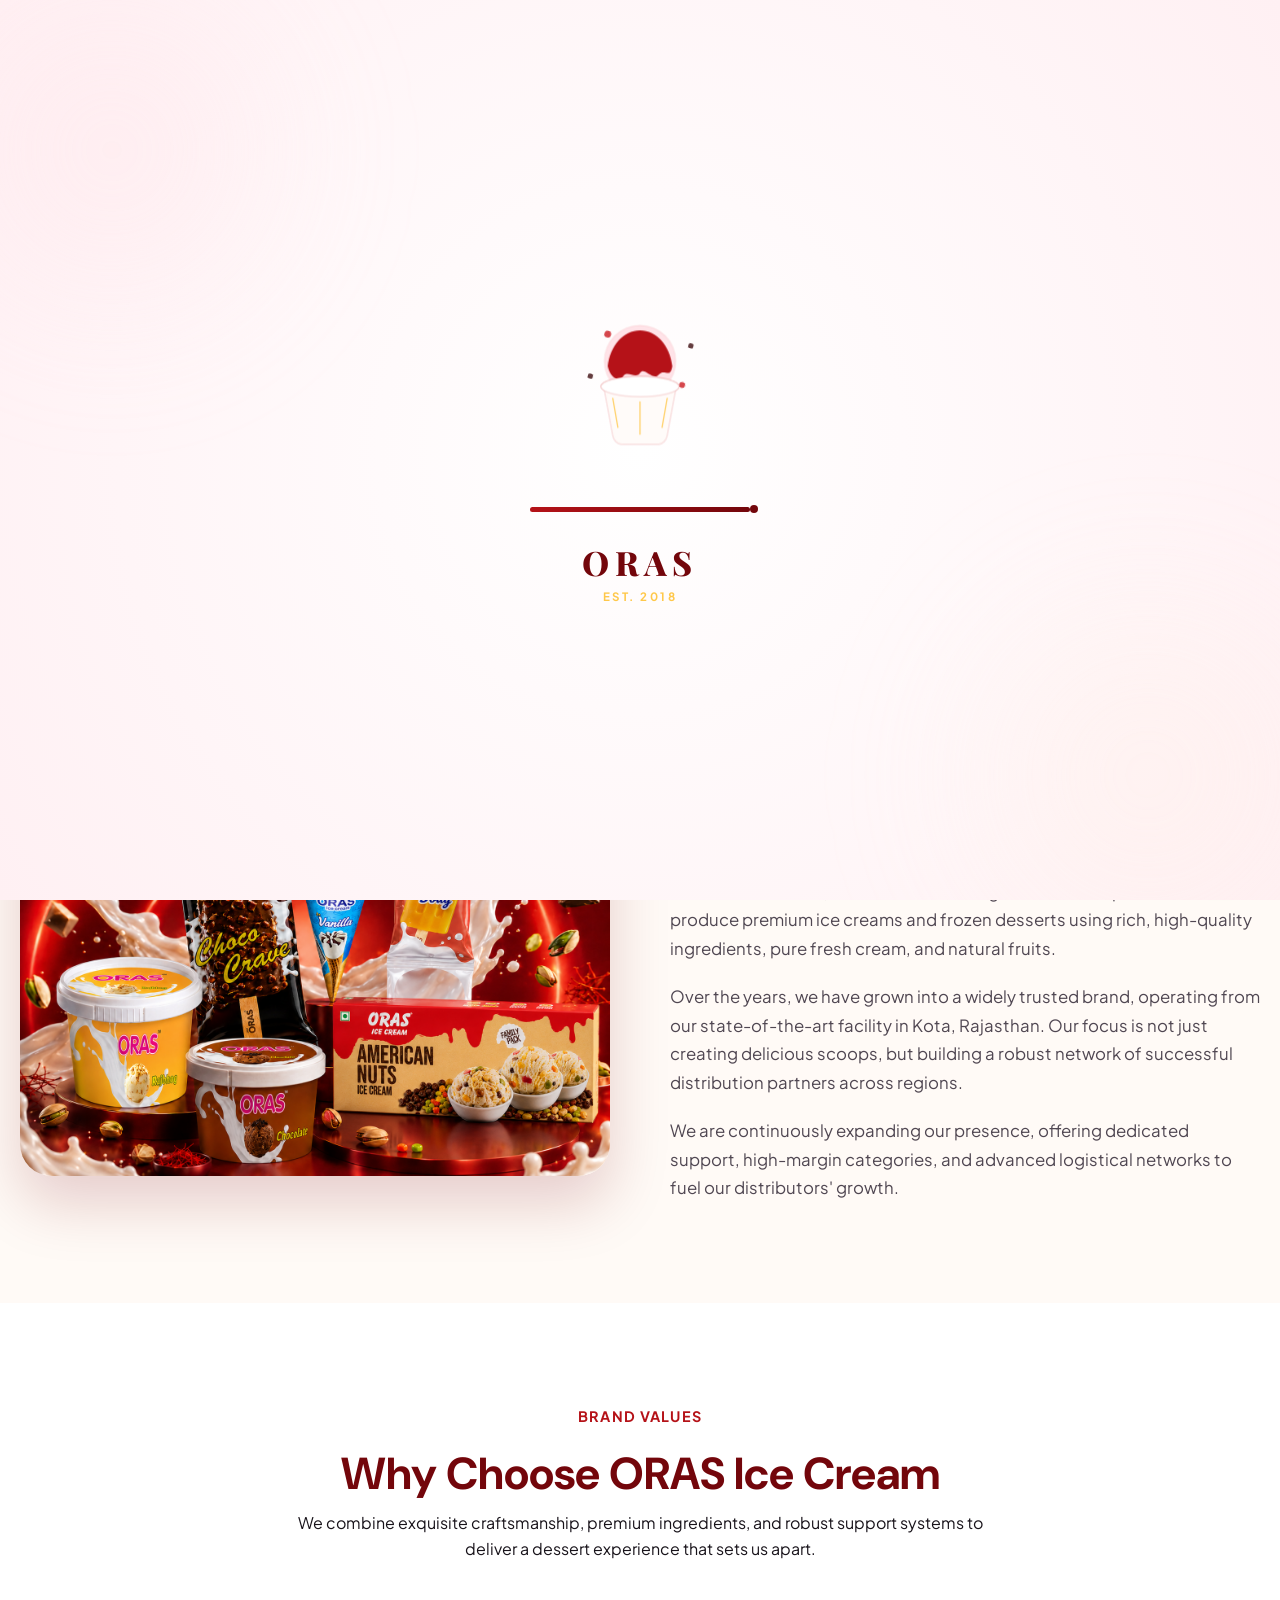
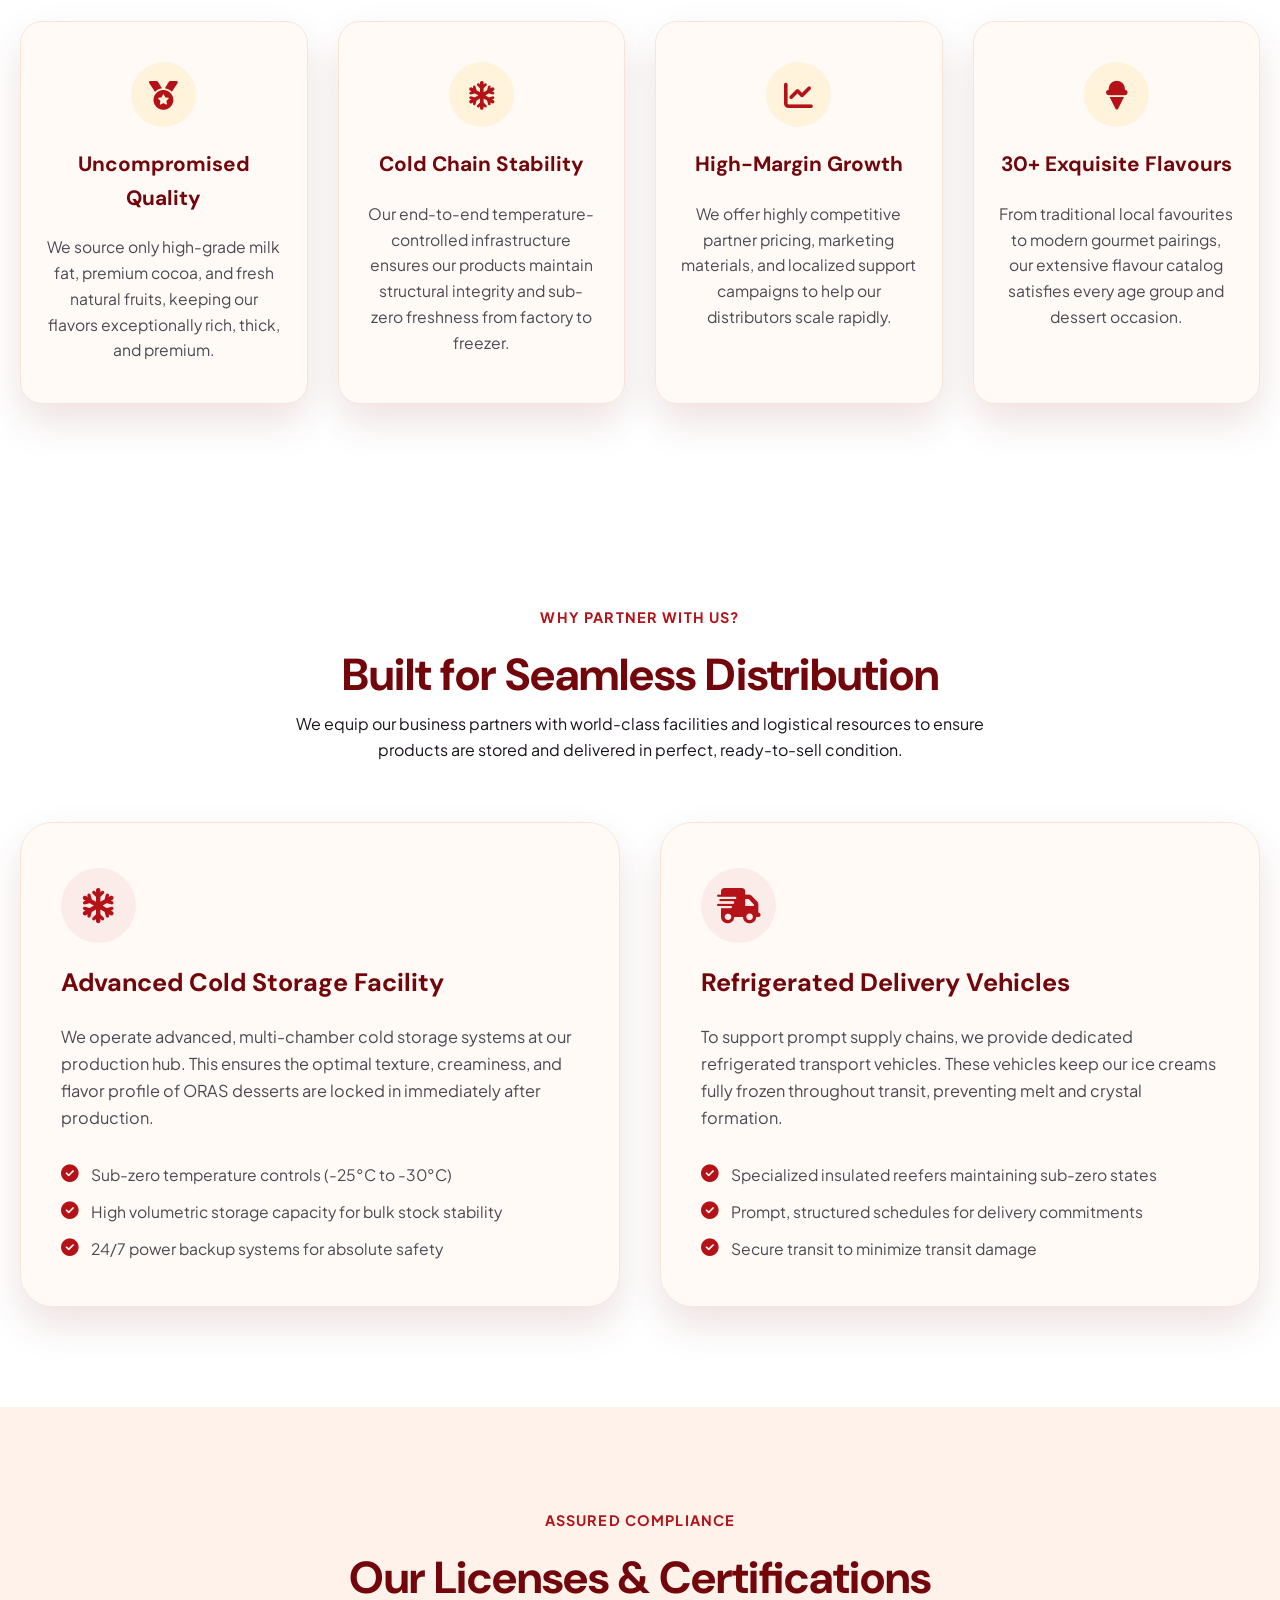
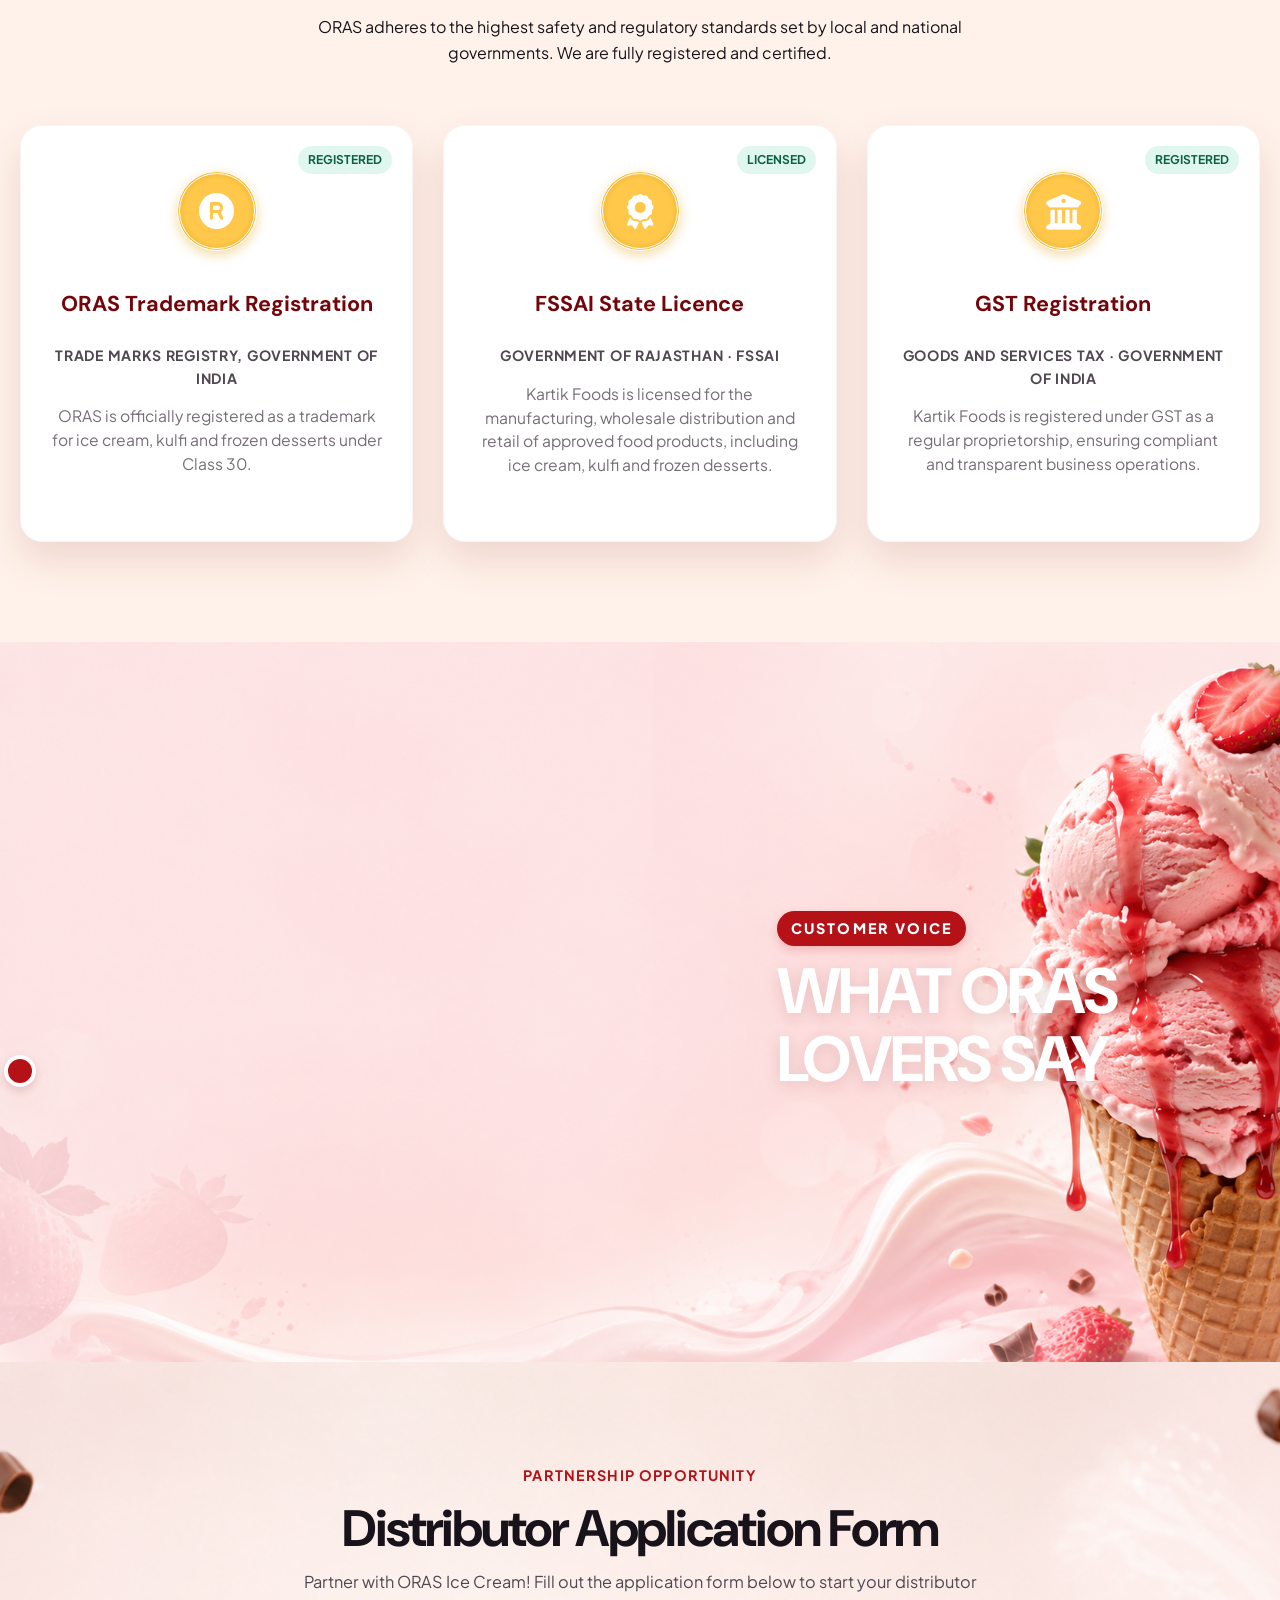
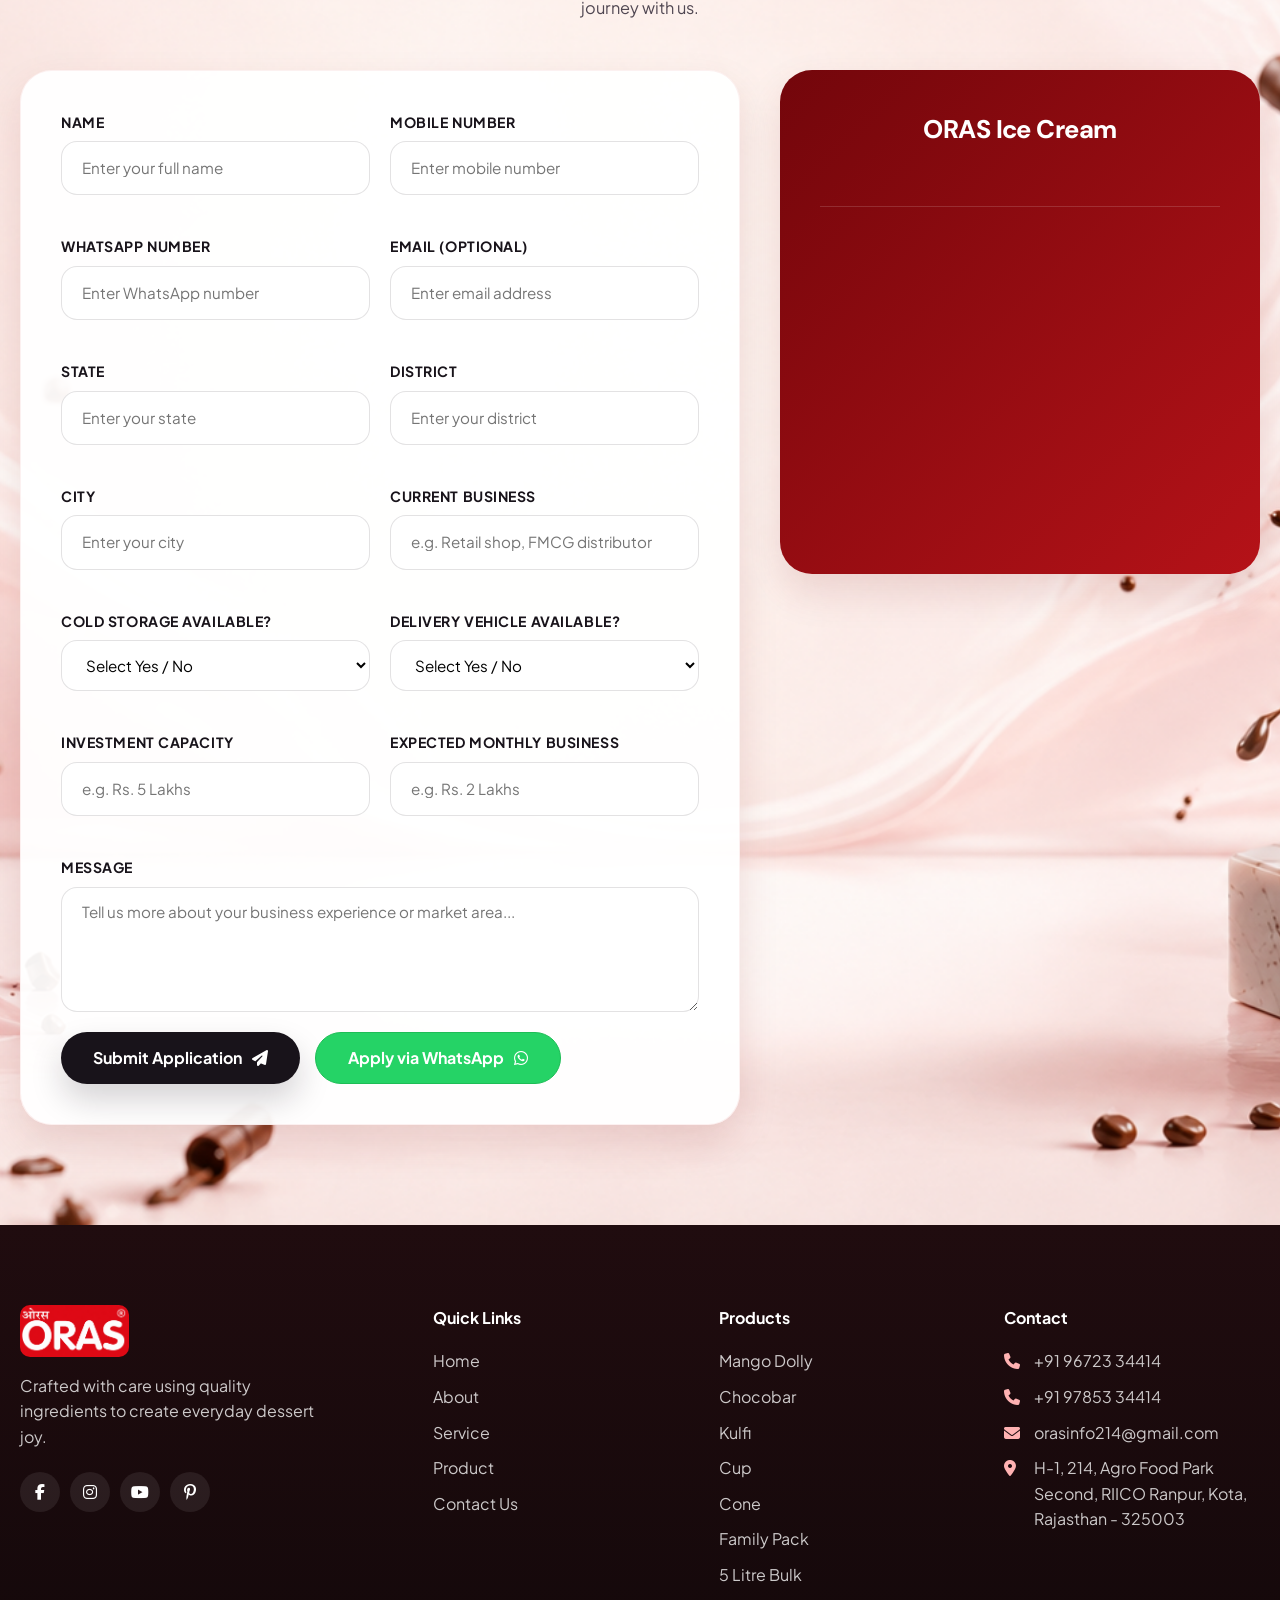
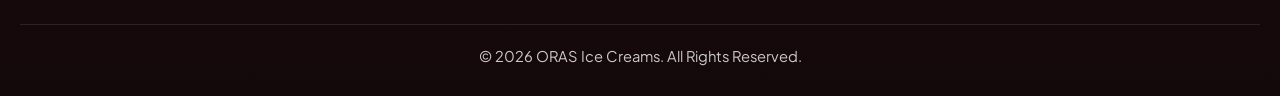
==== commit 6f303d59: "ASDFGHJ," ====
--- a/about.html
+++ b/about.html
@@ -544,17 +544,6 @@
                     <li><a href="products.html?category=cone">Cone</a></li>
                     <li><a href="products.html?category=family">Family Pack</a></li>
                     <li><a href="products.html?category=bulk">5 Litre Bulk</a></li>
-                </ul>
-            </div>
-
-            <div class="footer-col">
-                <h3>Support</h3>
-                <ul>
-                    <li><a href="#">FAQs</a></li>
-                    <li><a href="#">Shipping Policy</a></li>
-                    <li><a href="#">Return Policy</a></li>
-                    <li><a href="#">Privacy Policy</a></li>
-                    <li><a href="#">Terms &amp; Conditions</a></li>
                 </ul>
             </div>
 
--- a/style.css
+++ b/style.css
@@ -1665,7 +1665,7 @@
 
 .footer-grid {
     display: grid;
-    grid-template-columns: 1.5fr repeat(4, 1fr);
+    grid-template-columns: 1.5fr repeat(3, 1fr);
     gap: 30px;
 }
 
@@ -3397,31 +3397,6 @@
     transform: translateY(-2px) !important;
 }
 
-@media (max-width: 480px) {
-    .whatsapp-flow-widget {
-        bottom: 20px;
-        right: 20px;
-        gap: 10px;
-    }
-
-    .whatsapp-flow-btn,
-    .floating-call-btn {
-        width: 50px;
-        height: 50px;
-        font-size: 1.5rem;
-    }
-
-    .floating-call-btn {
-        font-size: 1.3rem;
-    }
-
-    .whatsapp-flow-panel {
-        width: calc(100% - 40px);
-        right: 20px;
-        bottom: 95px;
-        max-height: calc(100vh - 120px);
-    }
-}
 
 /* ==========================================================================
    MOBILE VIEWPORT AND ALIGNMENT FIXES
@@ -3481,18 +3456,6 @@
         margin: 0 auto 10px !important;
     }
 
-    /* Center footer columns and layout on mobile */
-    .footer-col {
-        text-align: center !important;
-    }
-
-    .footer-col ul {
-        display: flex !important;
-        flex-direction: column !important;
-        align-items: center !important;
-        padding: 0 !important;
-    }
-
     /* Optimize header spacing to fit narrow screens */
     .btn-quote {
         padding: 8px 12px !important;
@@ -3509,15 +3472,153 @@
         height: 38px !important;
     }
 
-    /* 1 by 2 layout for mobile: Brand spans full width, others display in 2 columns */
+    /* 2-column layout for links, brand spans full width */
     .footer-grid {
         grid-template-columns: repeat(2, 1fr) !important;
-        gap: 40px 20px !important;
+        gap: 30px 20px !important;
     }
 
     .footer-brand {
         grid-column: span 2 !important;
-        margin-bottom: 10px;
+        text-align: center !important;
+        display: flex !important;
+        flex-direction: column !important;
+        align-items: center !important;
+        margin-bottom: 15px !important;
+    }
+
+    .footer-col {
+        text-align: left !important;
+    }
+
+    /* Shift content inward slightly to balance the 2-column layout horizontally */
+    .footer-grid > .footer-col:nth-child(2),
+    .footer-grid > .footer-col:nth-child(3) {
+        padding-left: 12% !important;
+    }
+
+    .footer-col h3 {
+        font-size: 1.05rem !important;
+        margin-bottom: 14px !important;
+        color: var(--gold) !important; /* Premium Gold Headers */
+        text-transform: uppercase !important;
+        letter-spacing: 0.05em !important;
+        font-weight: 700 !important;
+    }
+
+    .footer-col ul {
+        display: flex !important;
+        flex-direction: column !important;
+        align-items: flex-start !important;
+        padding: 0 !important;
+        gap: 10px !important;
+    }
+
+    /* Style links with elegant prefix dashes and modern micro-animations */
+    .footer-col ul:not(.contact-info-list) a {
+        display: inline-flex !important;
+        align-items: center !important;
+        font-size: 0.95rem !important;
+        color: rgba(255, 255, 255, 0.72) !important;
+        transition: color var(--transition), transform var(--transition) !important;
+        padding: 2px 0 !important;
+    }
+
+    .footer-col ul:not(.contact-info-list) a::before {
+        content: "—" !important;
+        margin-right: 8px !important;
+        color: var(--gold) !important;
+        opacity: 0.7 !important;
+        transition: transform var(--transition), color var(--transition) !important;
+    }
+
+    .footer-col ul:not(.contact-info-list) a:hover {
+        color: var(--white) !important;
+        transform: translateX(6px) !important;
+    }
+
+    .footer-col ul:not(.contact-info-list) a:hover::before {
+        color: var(--gold) !important;
+        opacity: 1 !important;
+    }
+
+    /* Column ordering and grid placement for 2-column layout */
+    .footer-grid > .footer-col:nth-child(2) { /* Quick Links */
+        grid-column: 1 !important;
+        grid-row: 2 !important;
+    }
+
+    .footer-grid > .footer-col:nth-child(3) { /* Products */
+        grid-column: 2 !important;
+        grid-row: 2 !important;
+    }
+
+    .footer-grid > .footer-col:nth-child(4) { /* Contact Us */
+        grid-column: span 2 !important;
+        grid-row: 3 !important;
+        margin-top: 10px !important;
+    }
+
+    /* Contact Us Card Layout */
+    .footer-col:nth-child(4) h3 {
+        text-align: left !important;
+        margin-bottom: 16px !important;
+    }
+
+    .footer-col ul.contact-info-list {
+        display: flex !important;
+        flex-direction: column !important;
+        align-items: stretch !important;
+        max-width: 100% !important;
+        gap: 12px !important;
+    }
+
+    .contact-info-list li {
+        display: grid !important;
+        grid-template-columns: 40px 1fr !important;
+        gap: 14px !important;
+        align-items: center !important;
+        background: linear-gradient(145deg, rgba(255, 255, 255, 0.04), rgba(255, 255, 255, 0.01)) !important;
+        border: 1px solid rgba(255, 255, 255, 0.07) !important;
+        padding: 12px 14px !important;
+        border-radius: var(--radius-sm) !important;
+        transition: transform var(--transition), background var(--transition), border-color var(--transition), box-shadow var(--transition) !important;
+        width: 100% !important;
+    }
+
+    .contact-info-list li:hover {
+        background: linear-gradient(145deg, rgba(255, 255, 255, 0.07), rgba(255, 255, 255, 0.02)) !important;
+        border-color: rgba(255, 200, 74, 0.3) !important;
+        transform: translateY(-2px) !important;
+        box-shadow: 0 6px 15px rgba(0, 0, 0, 0.25) !important;
+    }
+
+    .contact-info-list i {
+        display: flex !important;
+        align-items: center !important;
+        justify-content: center !important;
+        width: 36px !important;
+        height: 36px !important;
+        border-radius: 50% !important;
+        background: rgba(255, 200, 74, 0.08) !important;
+        border: 1px solid rgba(255, 200, 74, 0.2) !important;
+        color: var(--gold) !important;
+        margin: 0 !important;
+        font-size: 0.95rem !important;
+        transition: transform var(--transition), background var(--transition), color var(--transition) !important;
+    }
+
+    .contact-info-list li:hover i {
+        transform: scale(1.1) !important;
+        background: var(--gold) !important;
+        color: #13080a !important;
+    }
+
+    .contact-info-list span, 
+    .contact-info-list a {
+        font-size: 0.92rem !important;
+        line-height: 1.4 !important;
+        color: rgba(255, 255, 255, 0.85) !important;
     }
 
     /* Ensure text wraps nicely and behaves at small viewports */
@@ -3529,6 +3630,73 @@
     /* Fix categories grid items margins */
     .categories-grid {
         padding: 0 8px !important;
+    }
+}
+
+@media (max-width: 480px) {
+    .whatsapp-flow-widget {
+        bottom: 20px;
+        right: 20px;
+        gap: 10px;
+    }
+
+    .whatsapp-flow-btn,
+    .floating-call-btn {
+        width: 50px;
+        height: 50px;
+        font-size: 1.5rem;
+    }
+
+    .floating-call-btn {
+        font-size: 1.3rem;
+    }
+
+    .whatsapp-flow-panel {
+        width: calc(100% - 40px);
+        right: 20px;
+        bottom: 95px;
+        max-height: calc(100vh - 120px);
+    }
+
+    /* Fine-tune typography and layout on small screens to fit 2 columns */
+    .footer-col h3 {
+        font-size: 0.95rem !important;
+        margin-bottom: 10px !important;
+    }
+
+    .footer-col ul {
+        gap: 8px !important;
+    }
+
+    .footer-col ul:not(.contact-info-list) a {
+        font-size: 0.86rem !important;
+    }
+
+    .contact-info-list li {
+        padding: 10px 12px !important;
+        gap: 10px !important;
+        grid-template-columns: 32px 1fr !important;
+    }
+
+    .contact-info-list i {
+        width: 32px !important;
+        height: 32px !important;
+        font-size: 0.85rem !important;
+    }
+
+    .contact-info-list span, 
+    .contact-info-list a {
+        font-size: 0.85rem !important;
+    }
+
+    .main-footer {
+        padding: 48px 0 32px !important;
+    }
+
+    .footer-bottom {
+        font-size: 0.85rem !important;
+        margin-top: 24px !important;
+        padding-top: 16px !important;
     }
 }
 
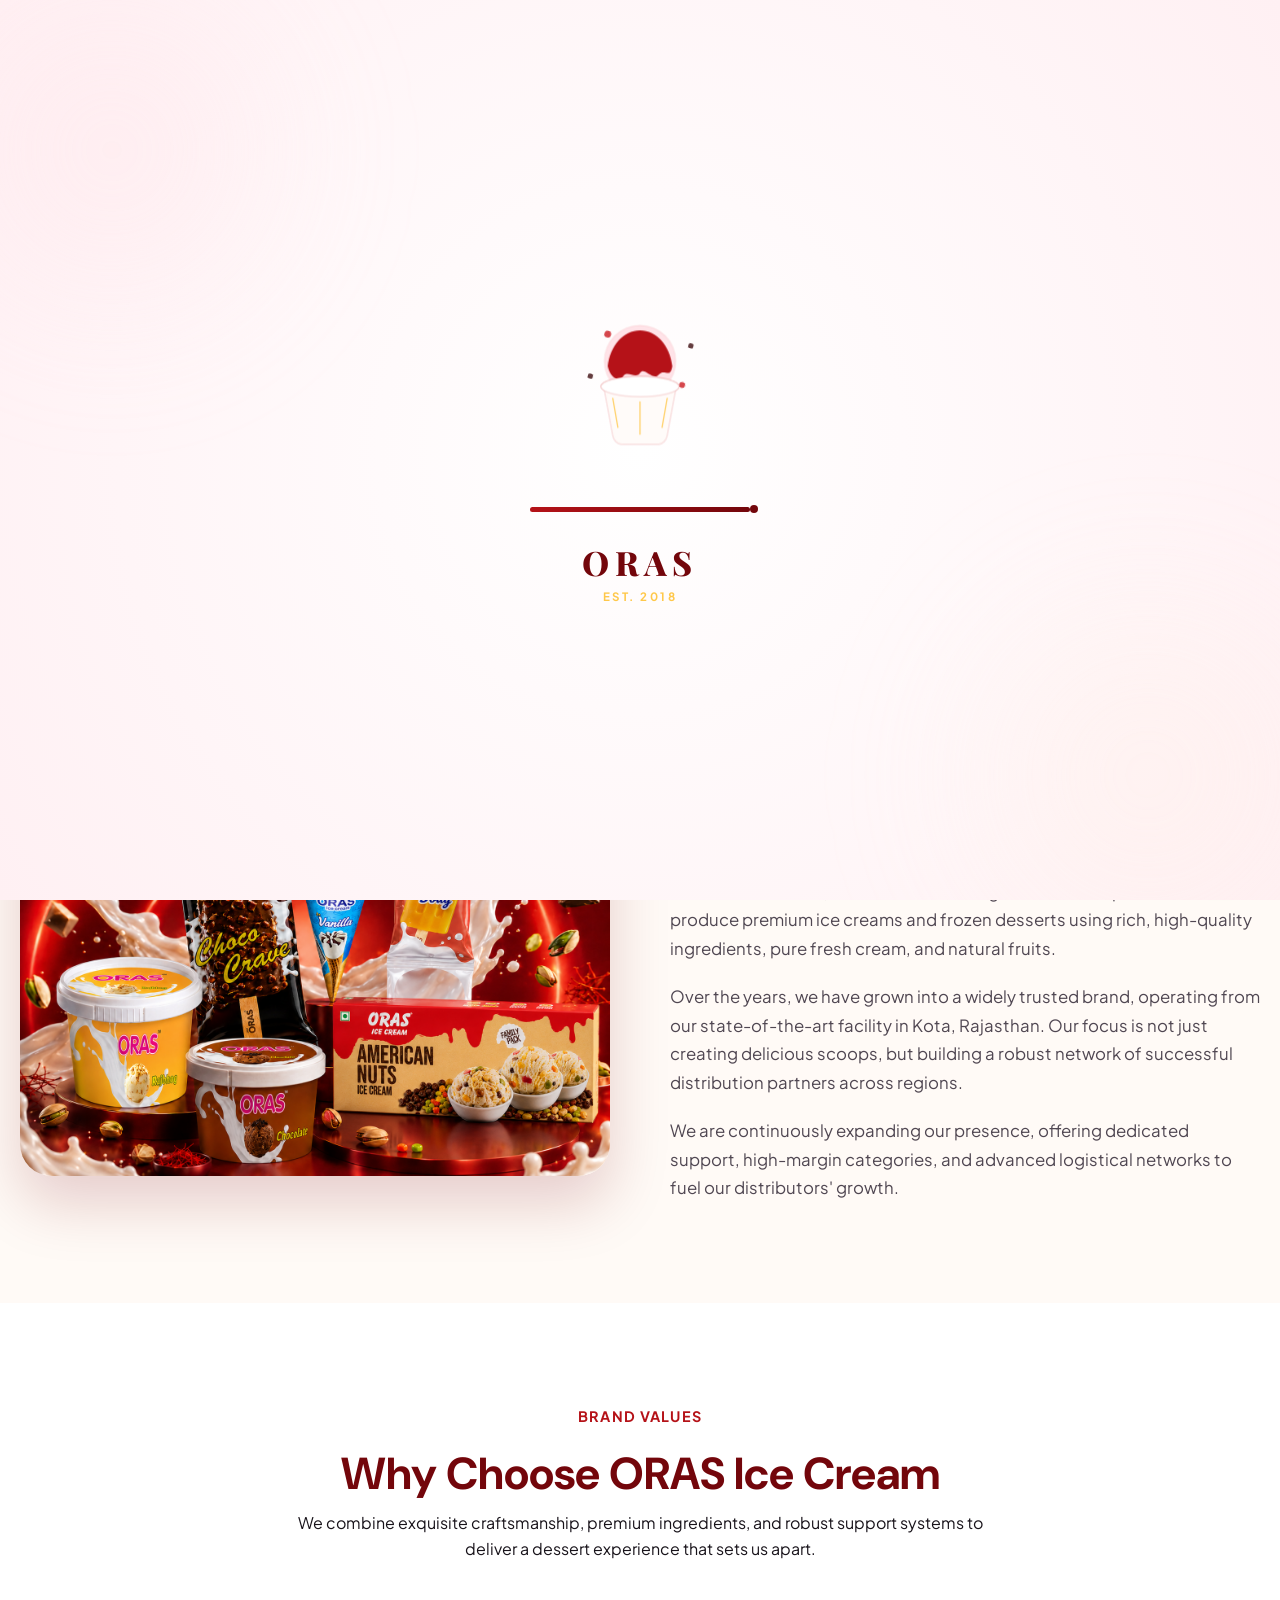
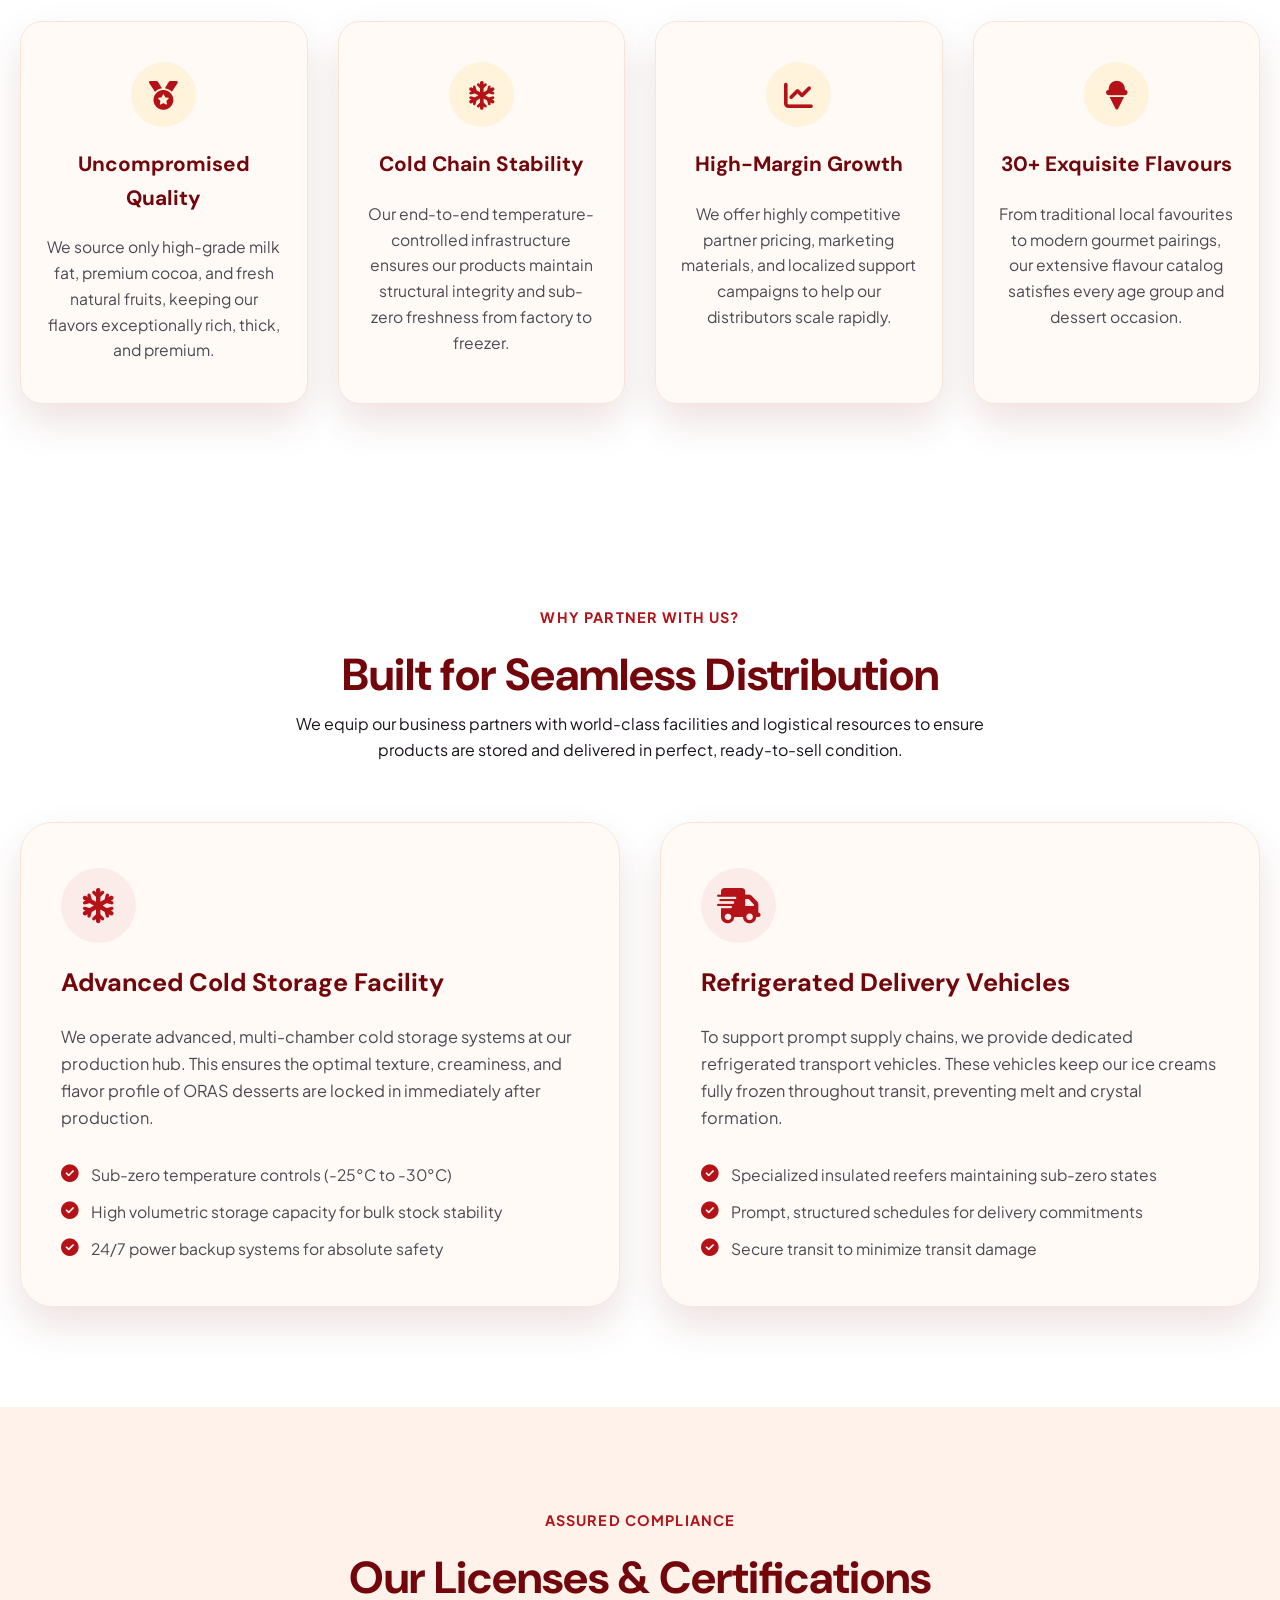
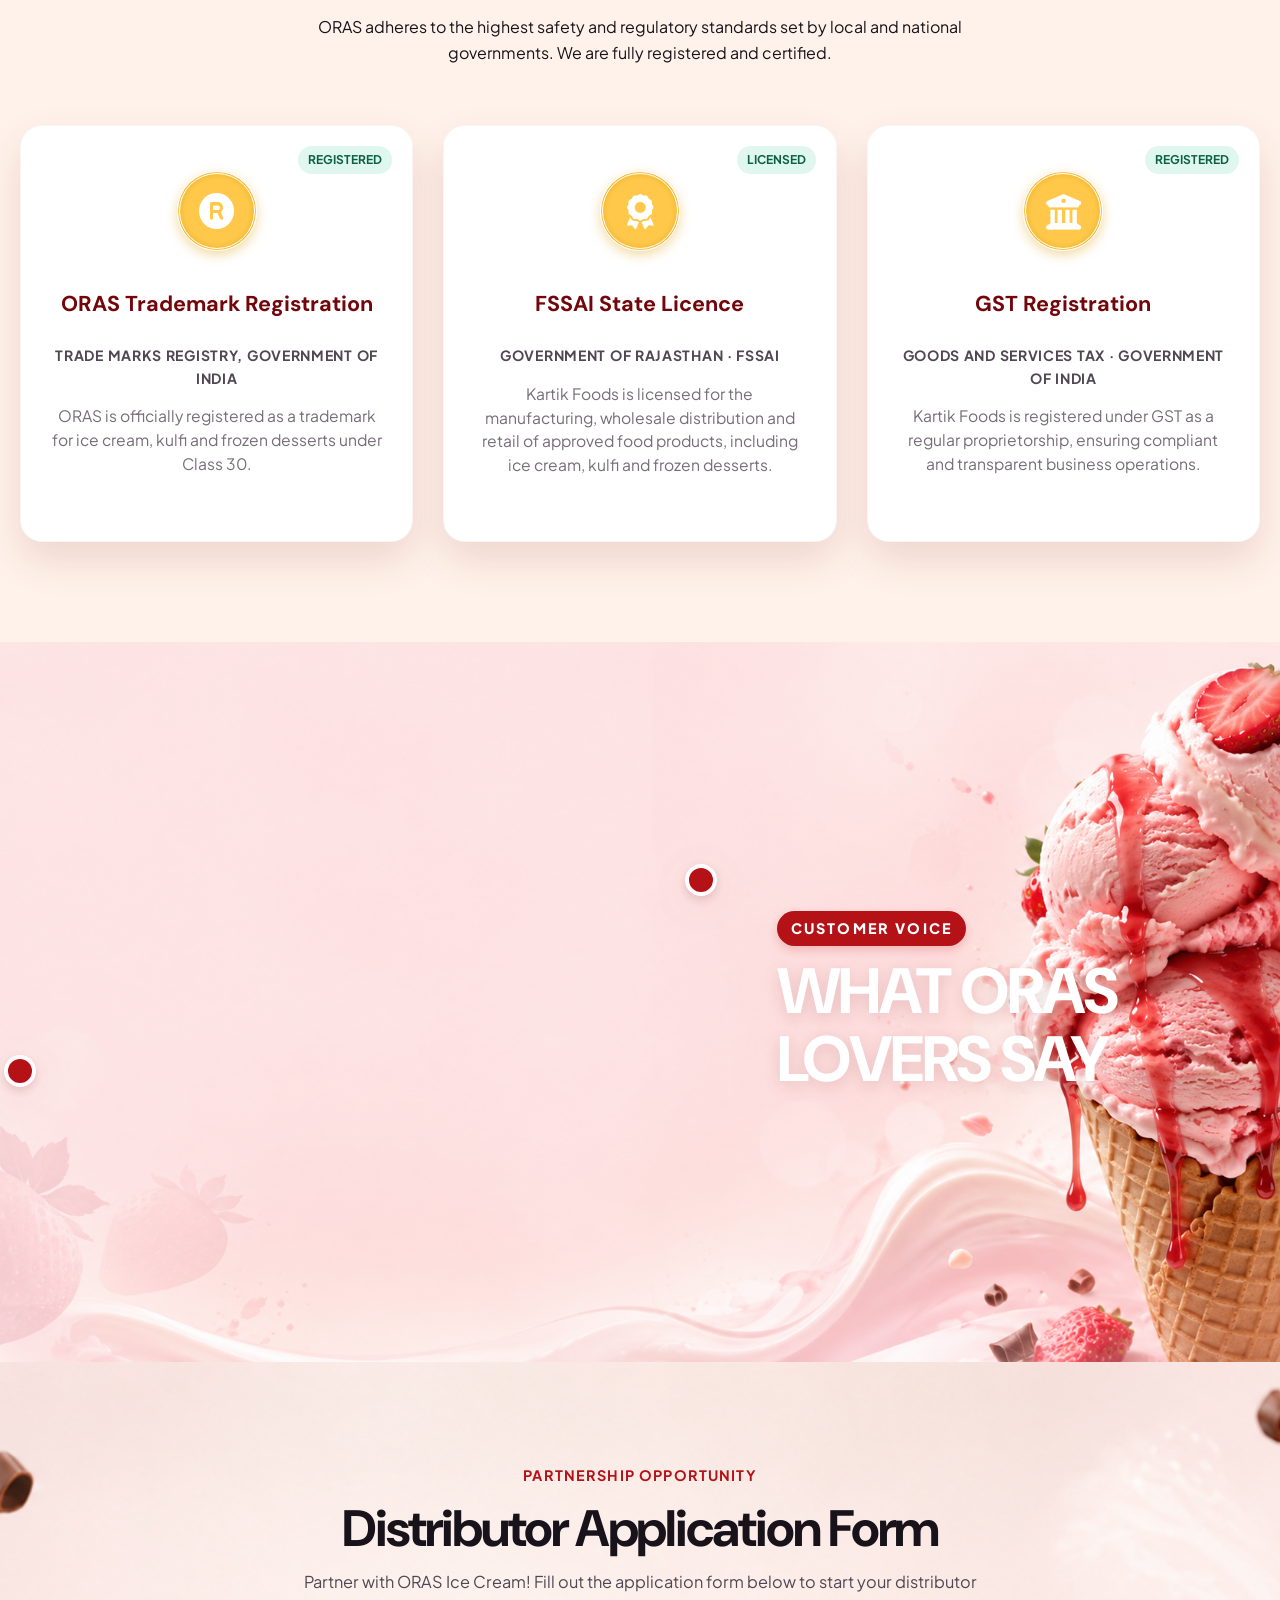
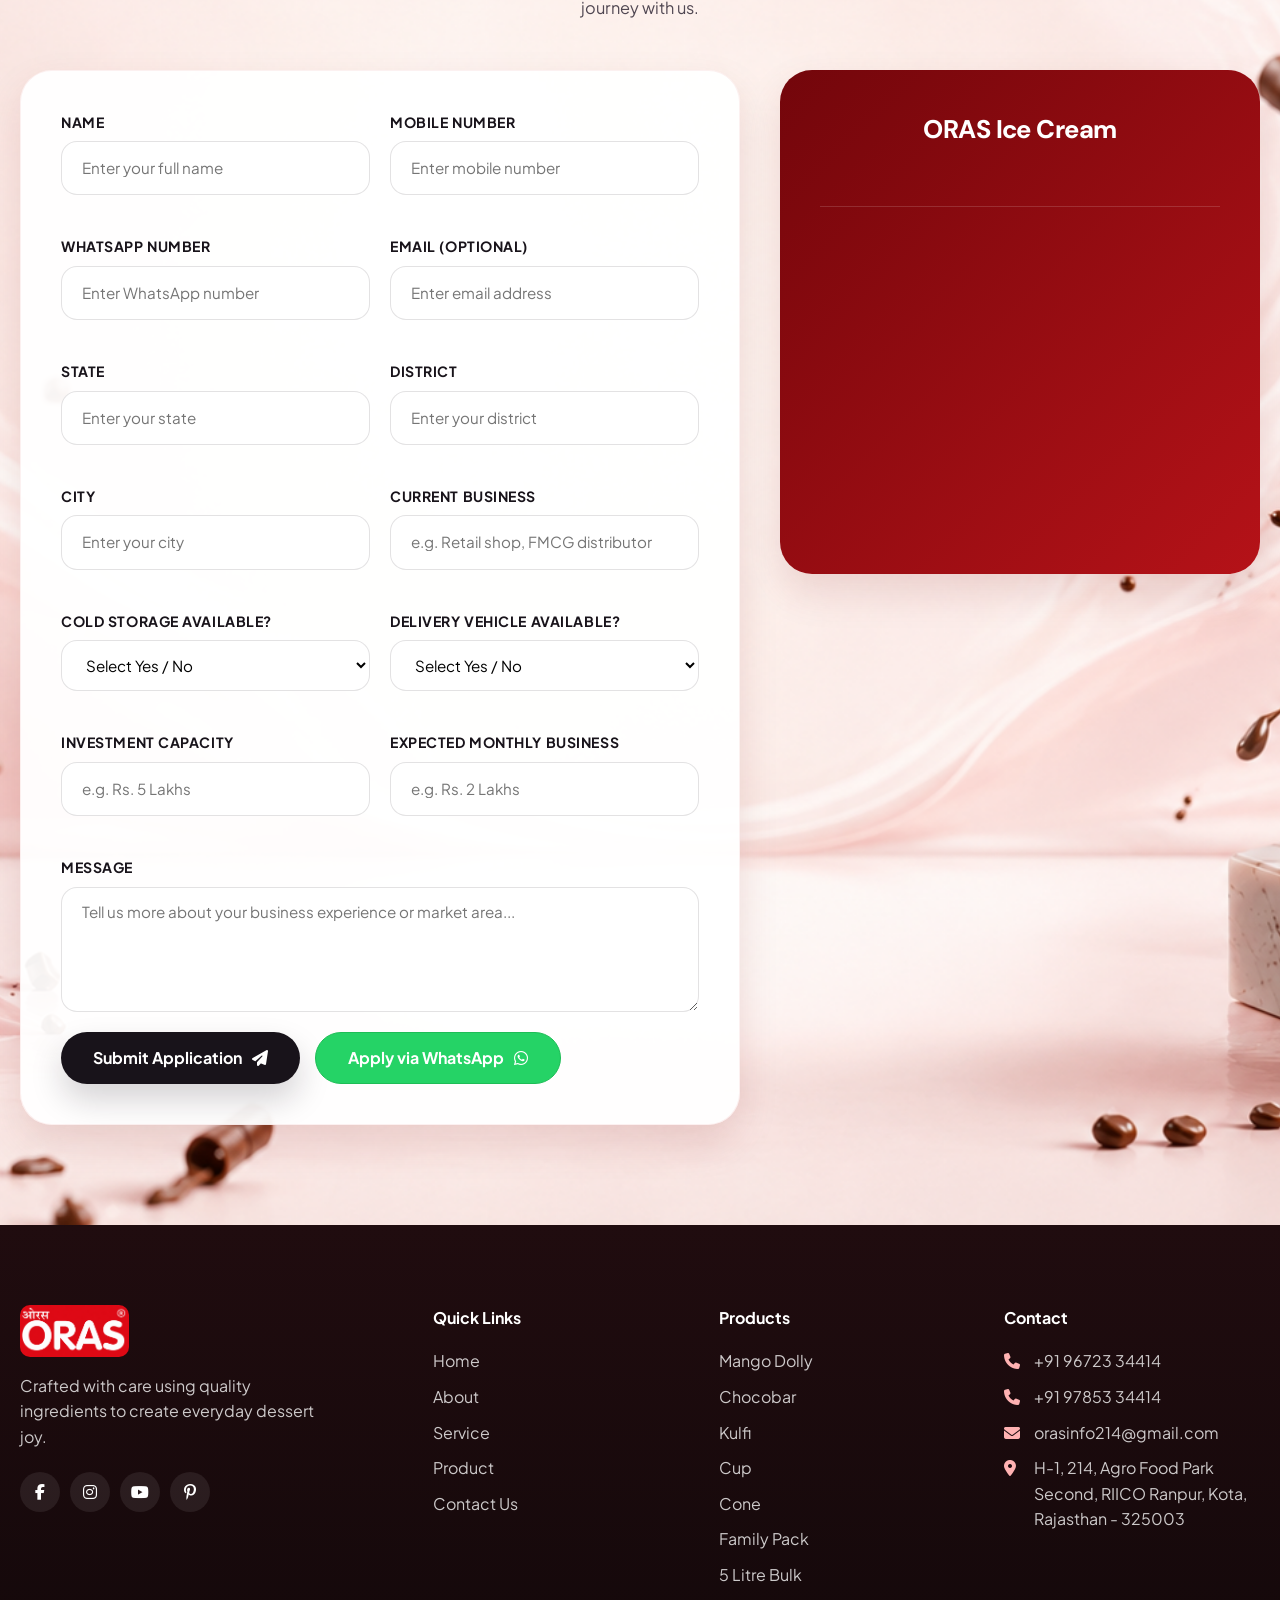
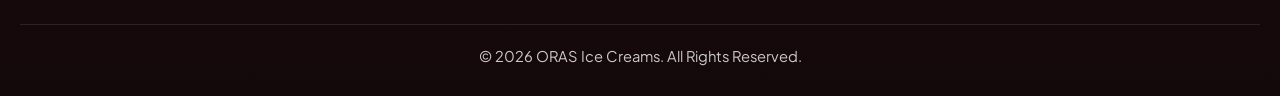
==== commit bf6d1f1e: "ASD" ====
--- a/about.html
+++ b/about.html
@@ -516,8 +516,8 @@
                 <img src="images/logo.png" alt="ORAS Logo" class="footer-logo">
                 <p>Crafted with care using quality ingredients to create everyday dessert joy.</p>
                 <div class="social-links">
-                    <a href="#" aria-label="Facebook"><i class="fa-brands fa-facebook-f"></i></a>
-                    <a href="#" aria-label="Instagram"><i class="fa-brands fa-instagram"></i></a>
+                    <a href="https://www.facebook.com/profile.php?id=61592156455654" target="_blank" rel="noopener noreferrer" aria-label="Facebook"><i class="fa-brands fa-facebook-f"></i></a>
+                    <a href="https://www.instagram.com/oras.icecream/" target="_blank" rel="noopener noreferrer" aria-label="Instagram"><i class="fa-brands fa-instagram"></i></a>
                     <a href="#" aria-label="Youtube"><i class="fa-brands fa-youtube"></i></a>
                     <a href="#" aria-label="Pinterest"><i class="fa-brands fa-pinterest-p"></i></a>
                 </div>
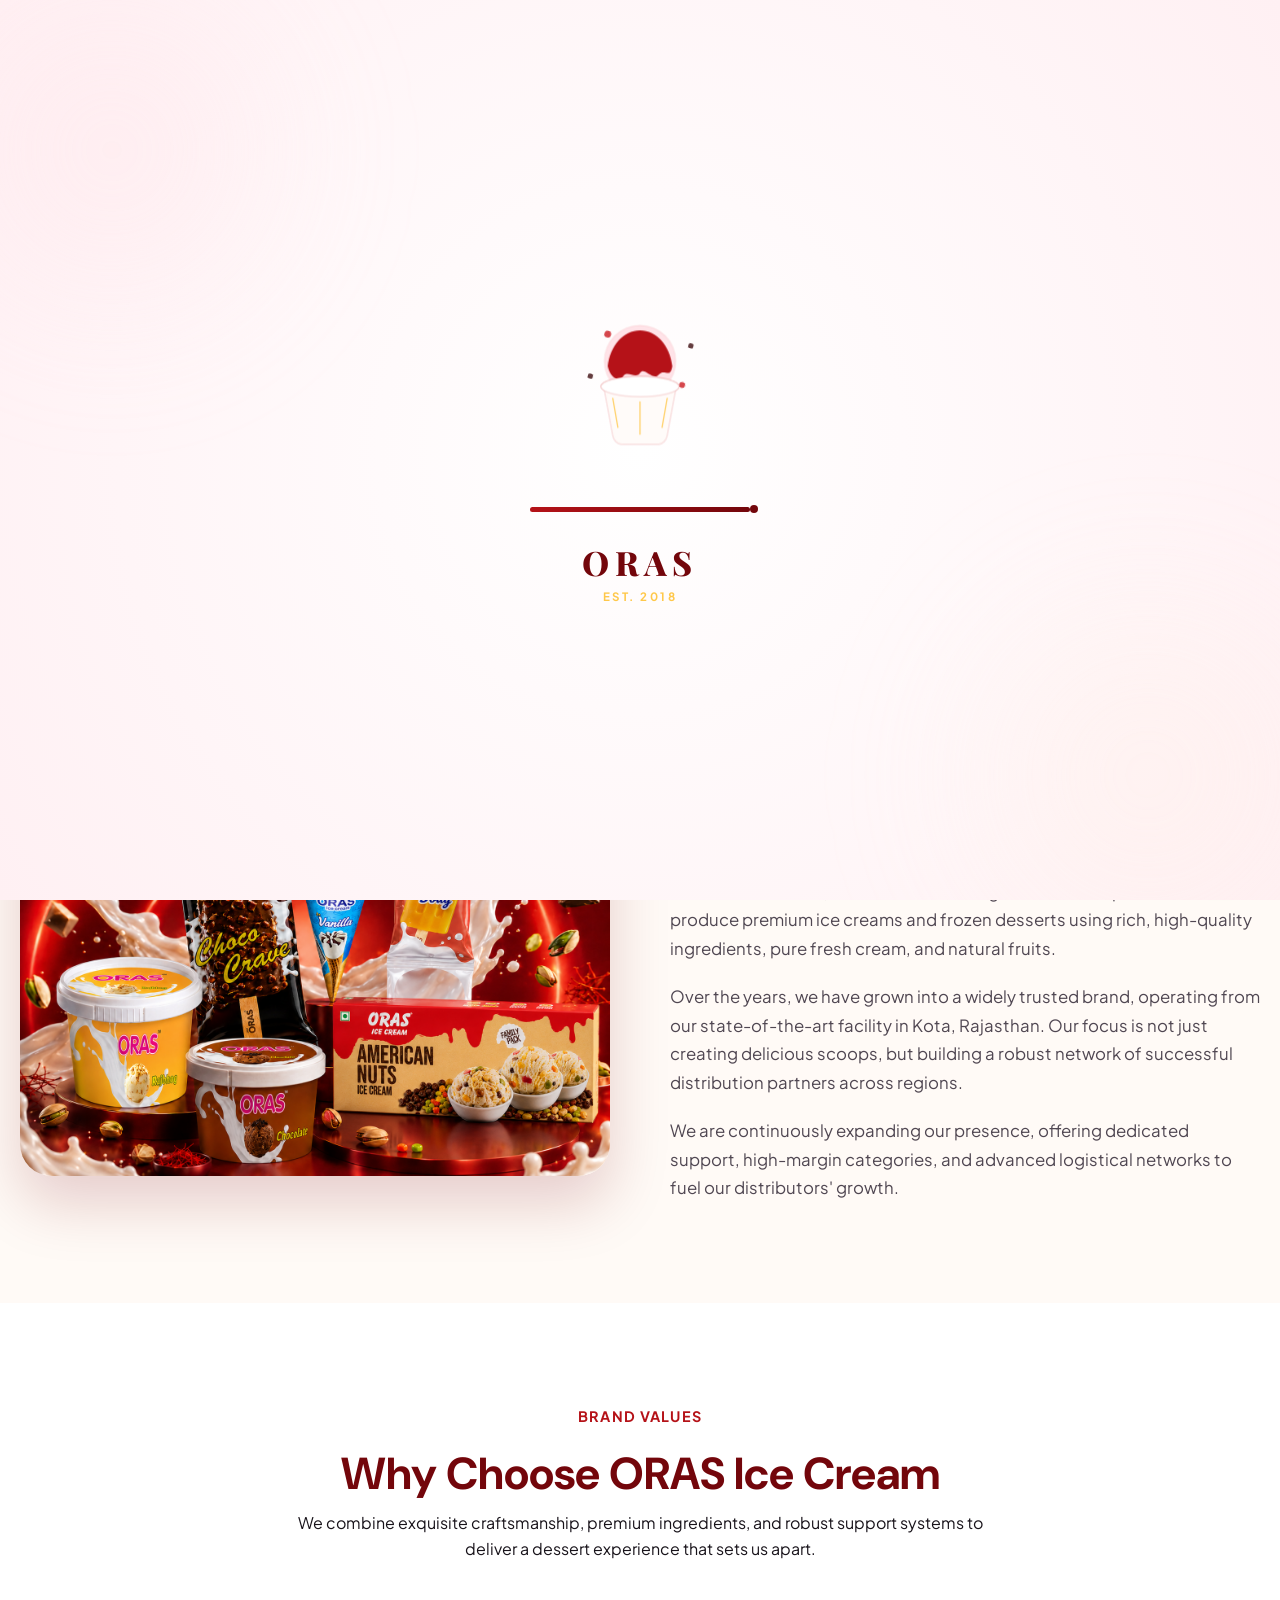
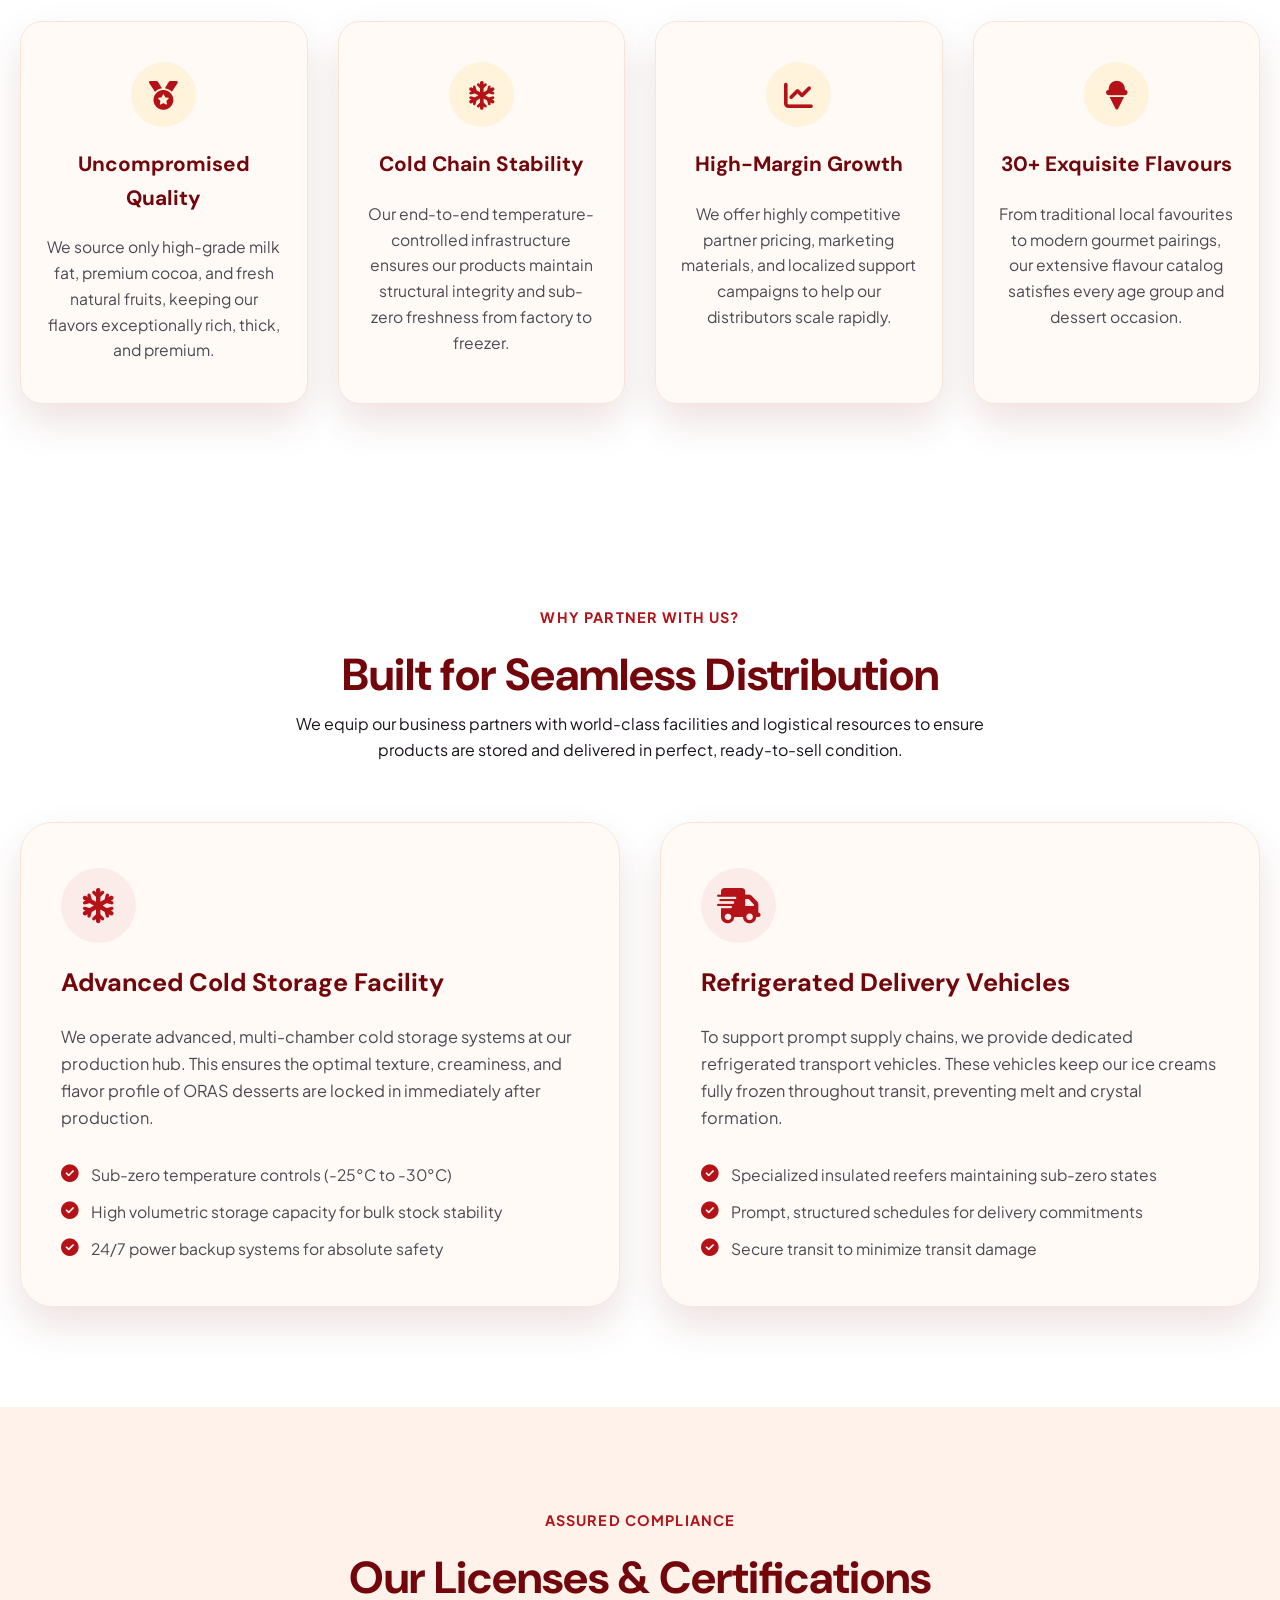
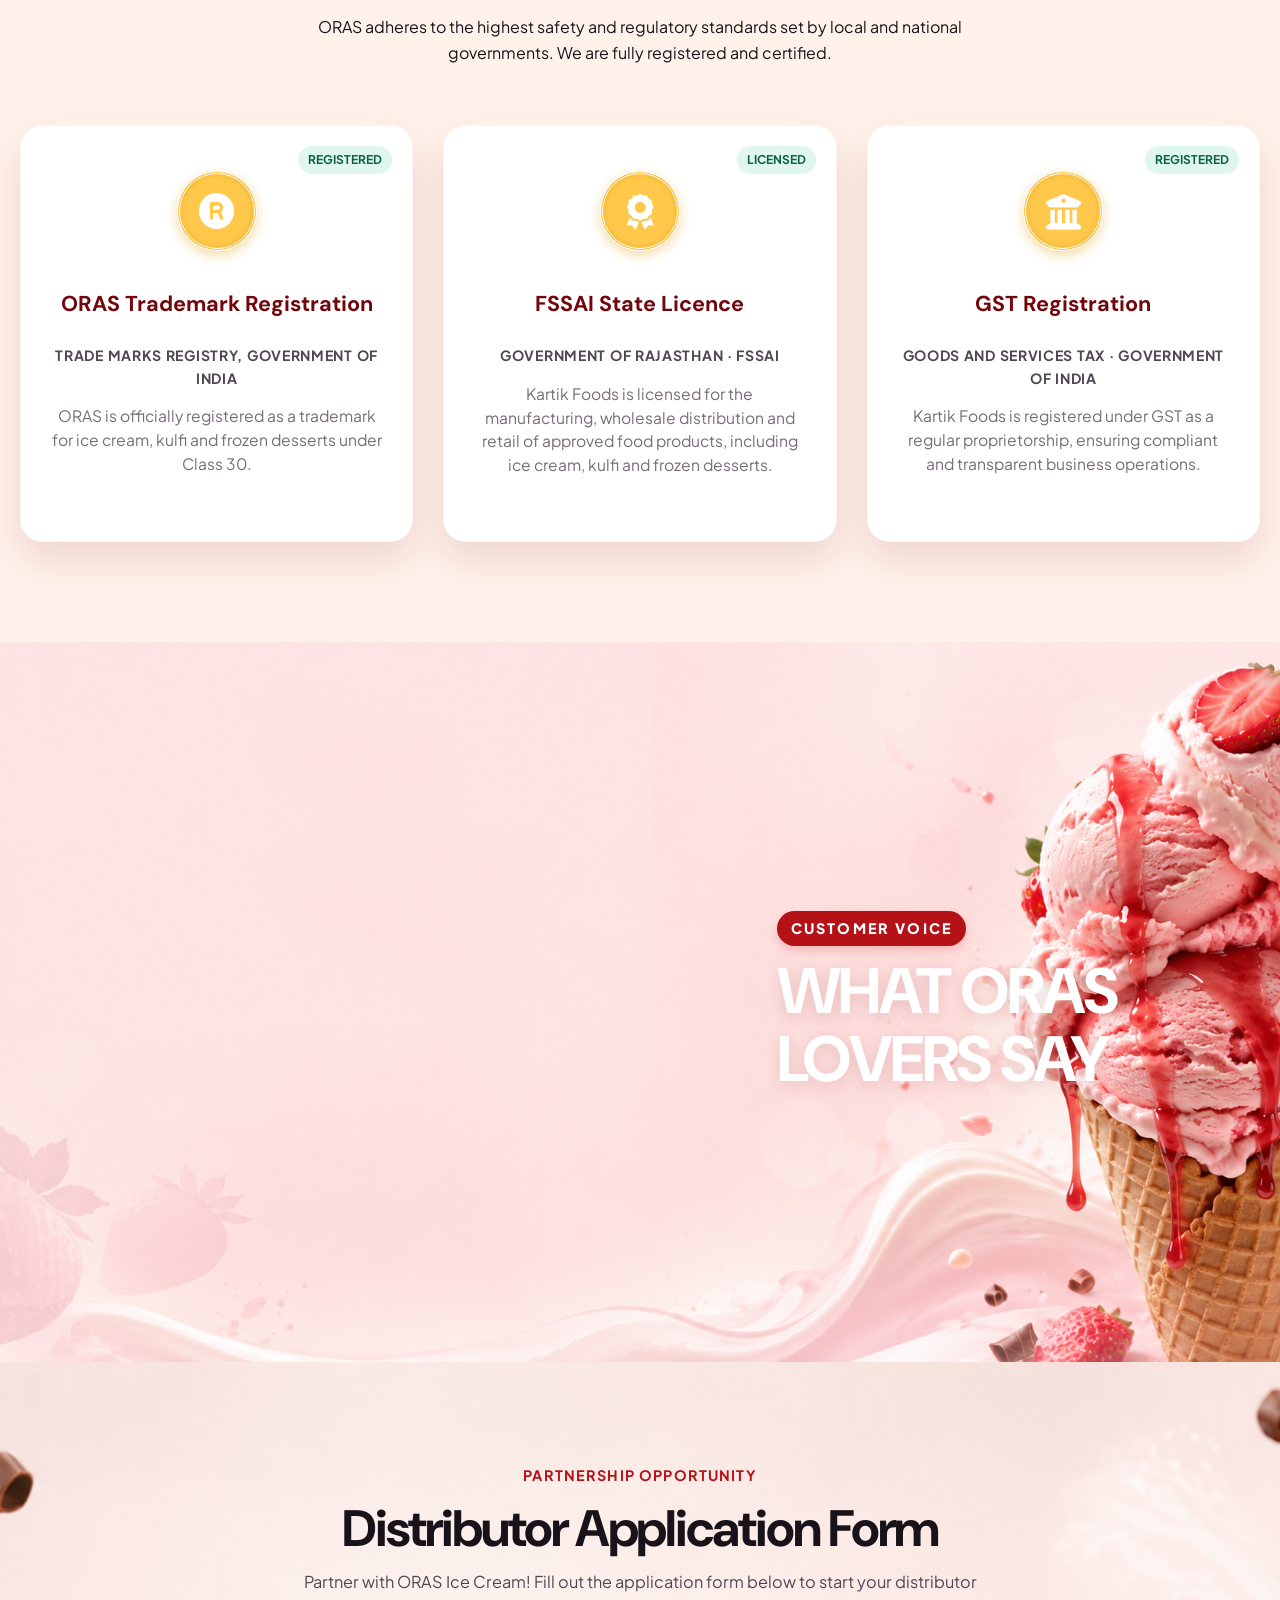
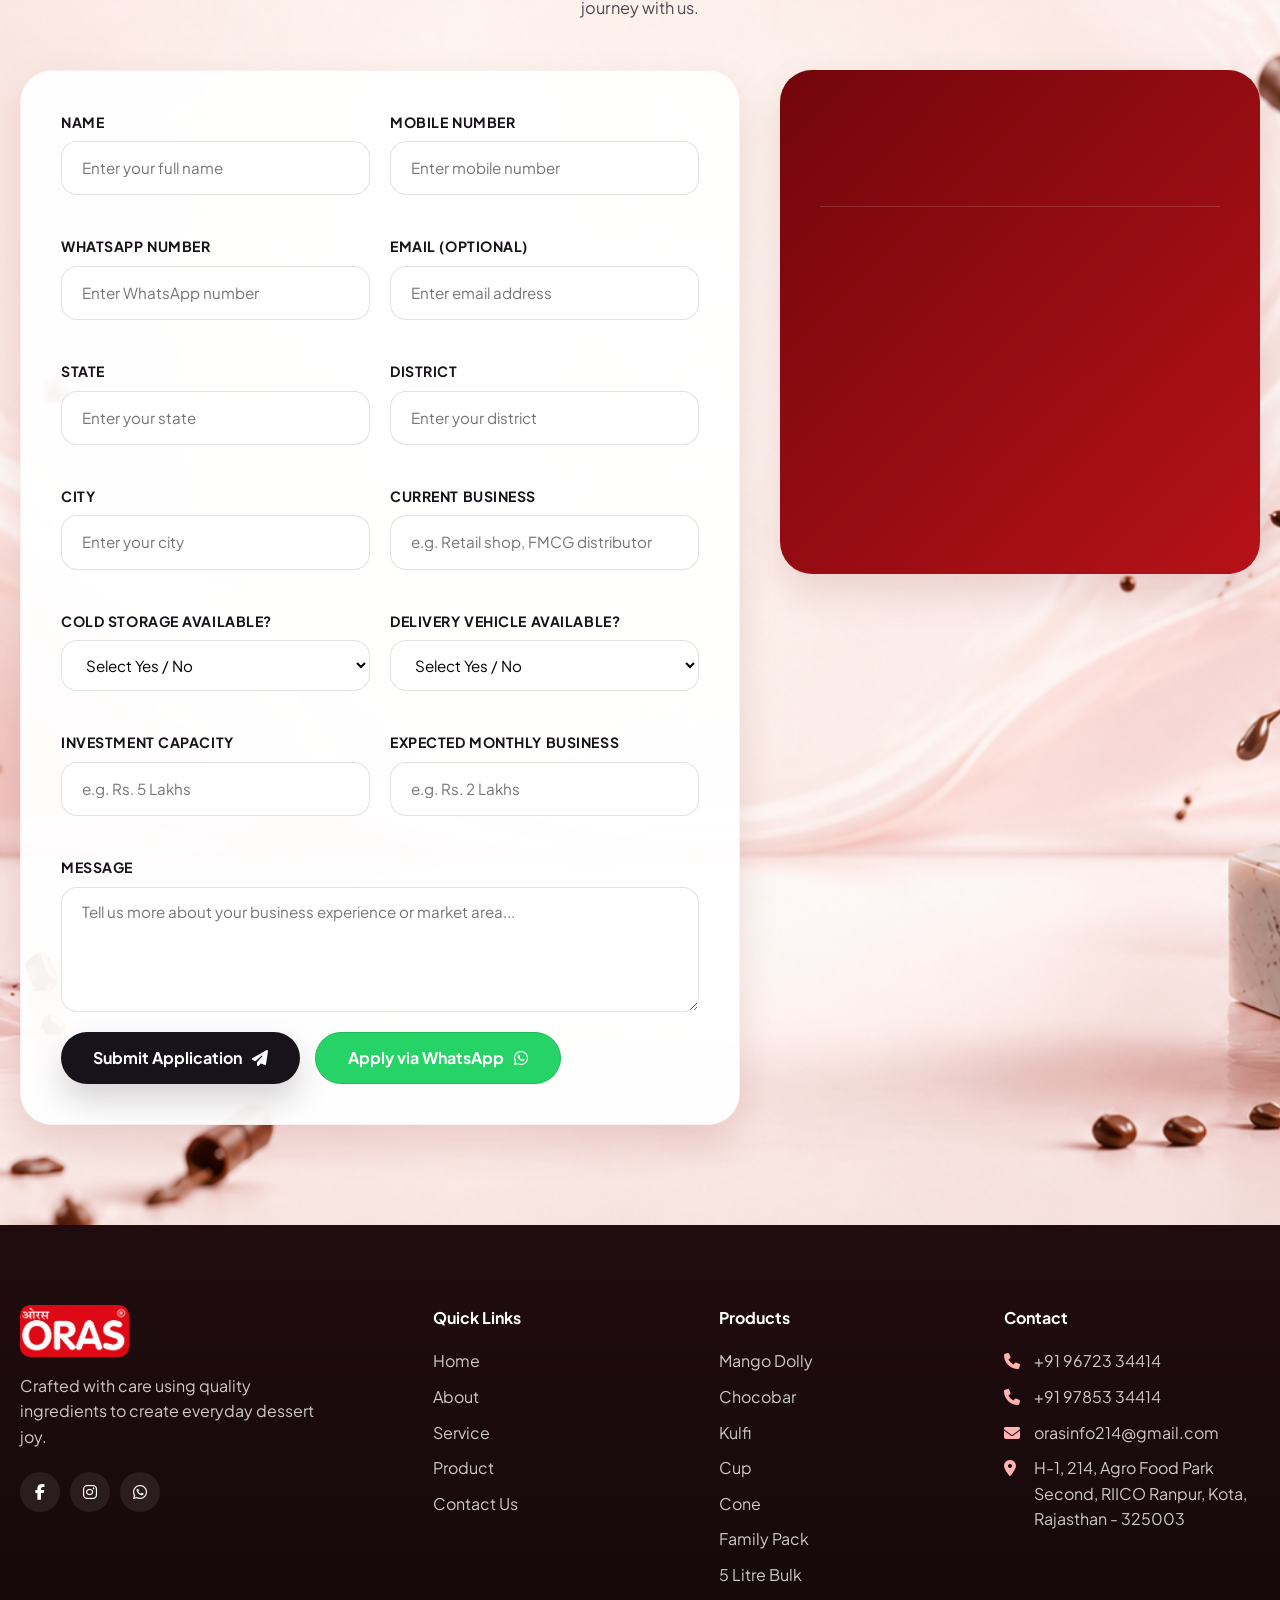
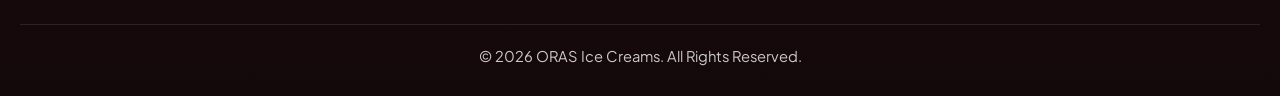
==== commit 1c59655b: "ASDCV" ====
--- a/about.html
+++ b/about.html
@@ -518,8 +518,7 @@
                 <div class="social-links">
                     <a href="https://www.facebook.com/profile.php?id=61592156455654" target="_blank" rel="noopener noreferrer" aria-label="Facebook"><i class="fa-brands fa-facebook-f"></i></a>
                     <a href="https://www.instagram.com/oras.icecream/" target="_blank" rel="noopener noreferrer" aria-label="Instagram"><i class="fa-brands fa-instagram"></i></a>
-                    <a href="#" aria-label="Youtube"><i class="fa-brands fa-youtube"></i></a>
-                    <a href="#" aria-label="Pinterest"><i class="fa-brands fa-pinterest-p"></i></a>
+                    <a href="https://wa.me/919672334414" target="_blank" rel="noopener noreferrer" aria-label="WhatsApp"><i class="fa-brands fa-whatsapp"></i></a>
                 </div>
             </div>
 
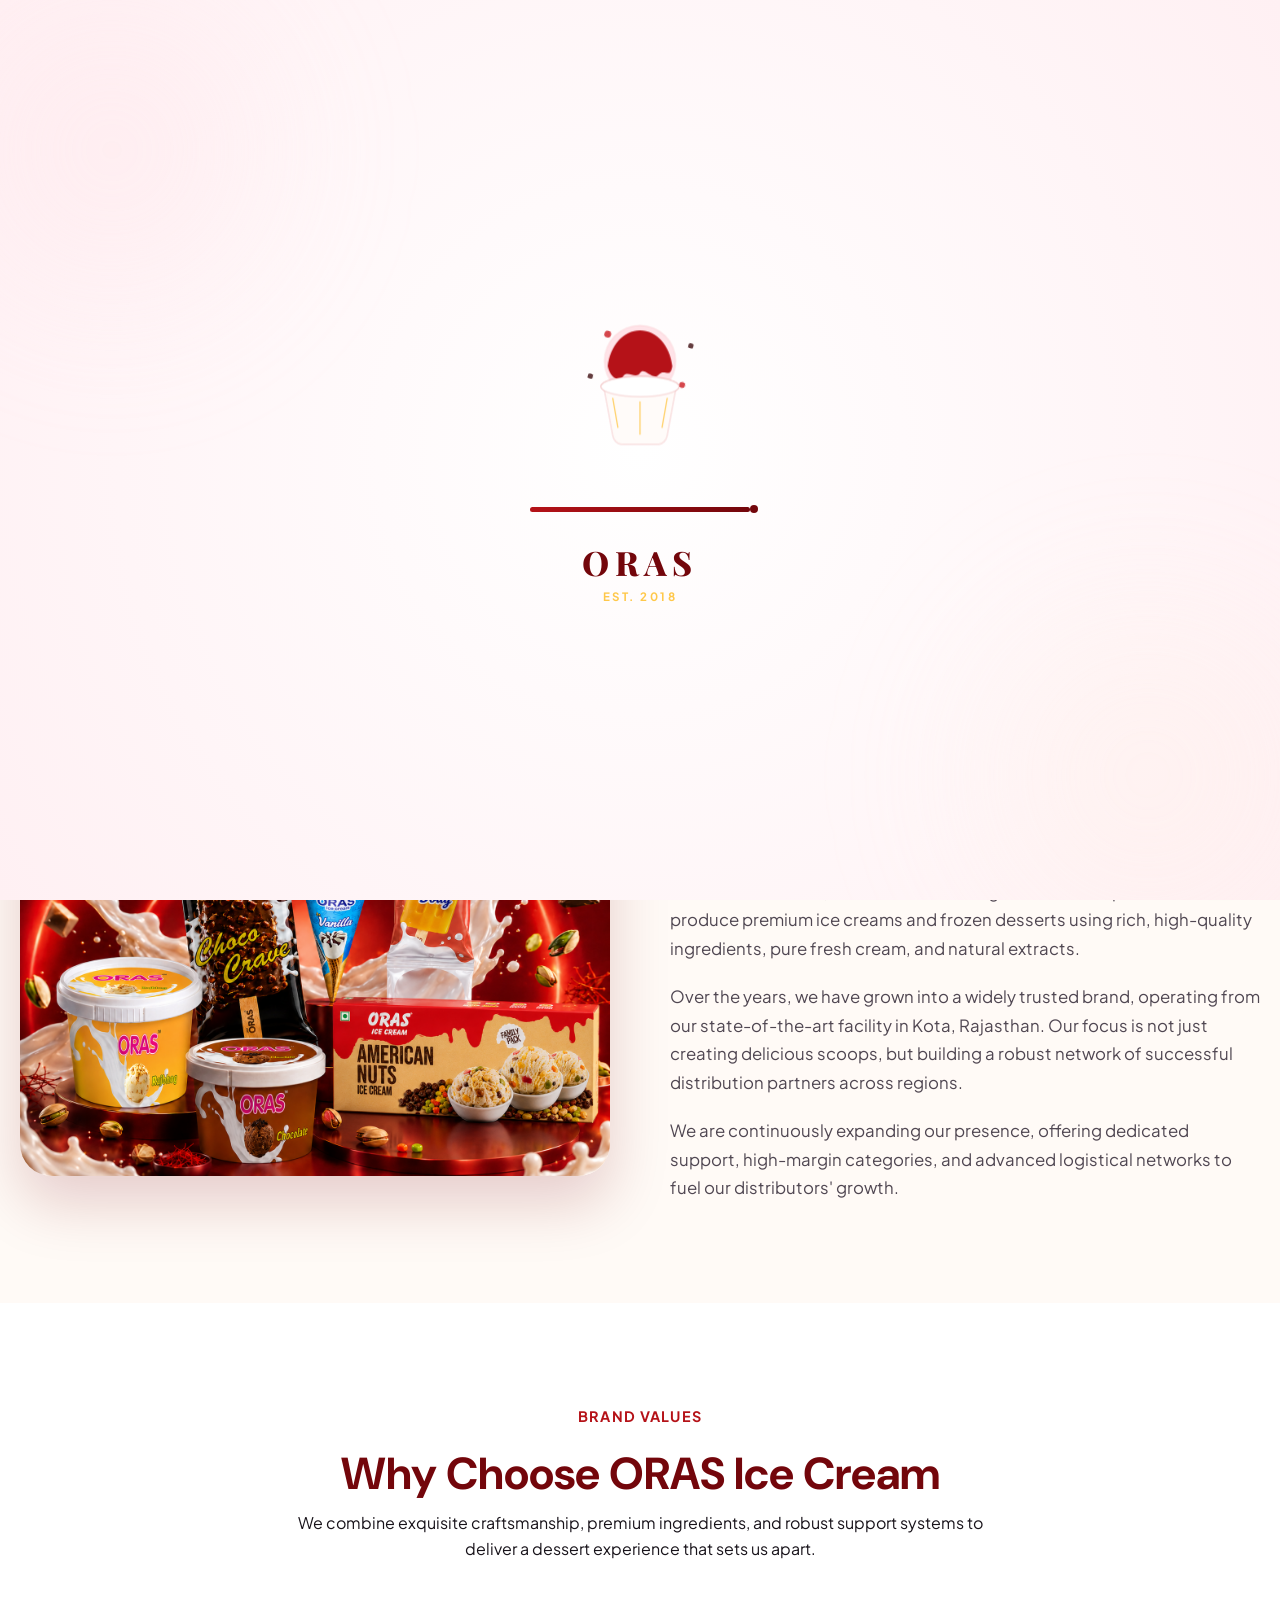
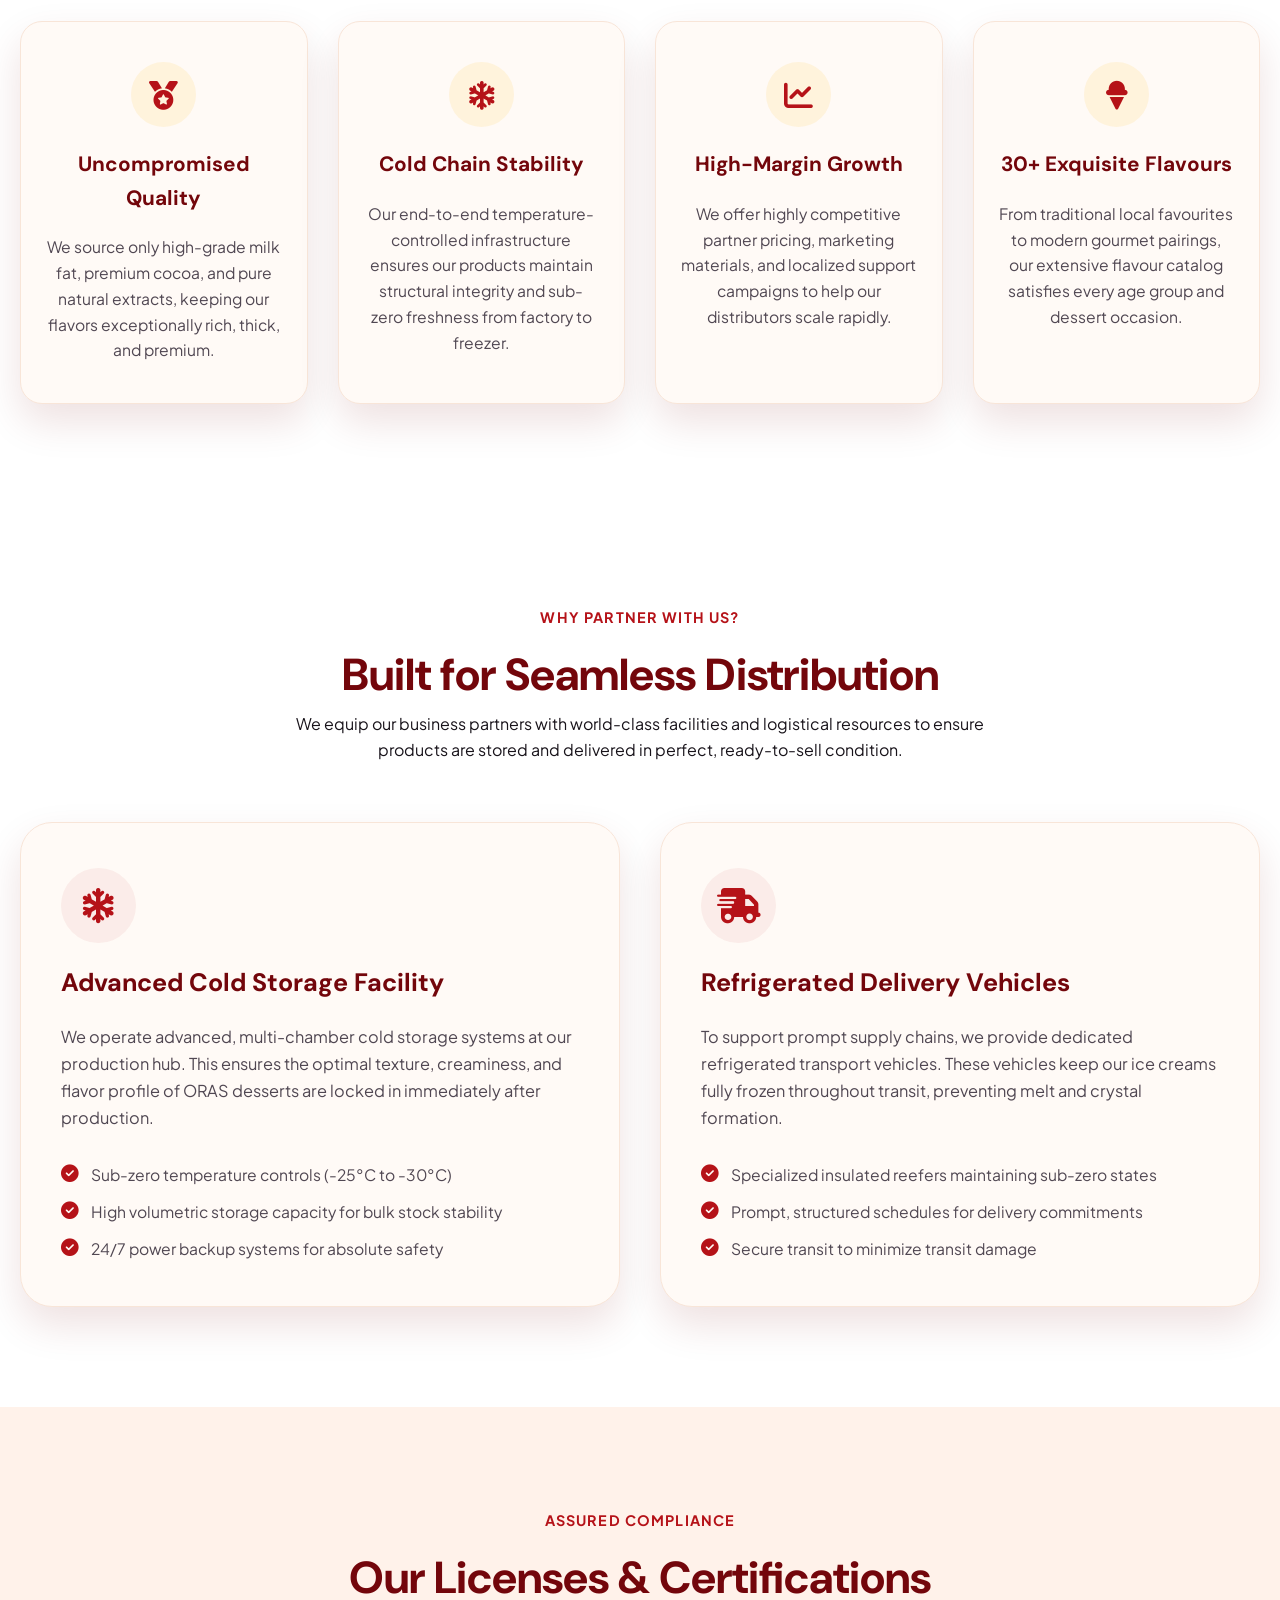
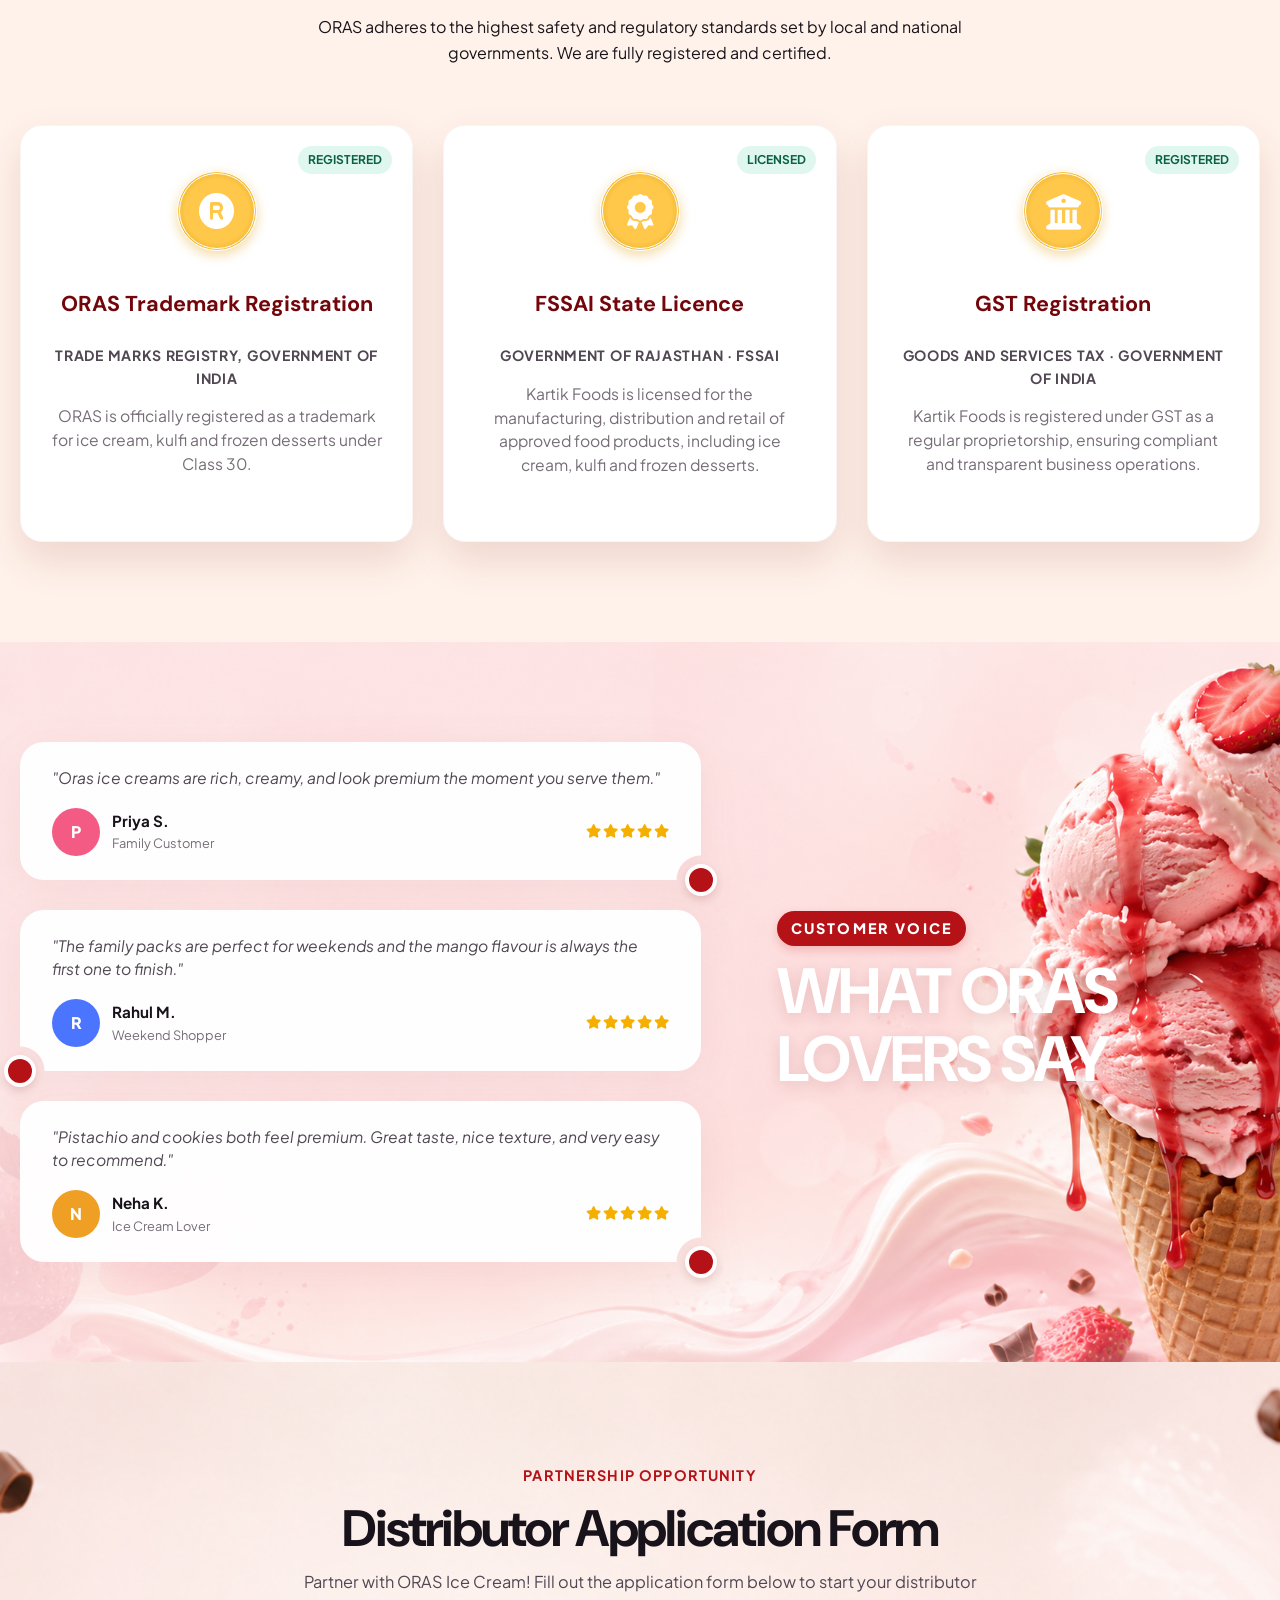
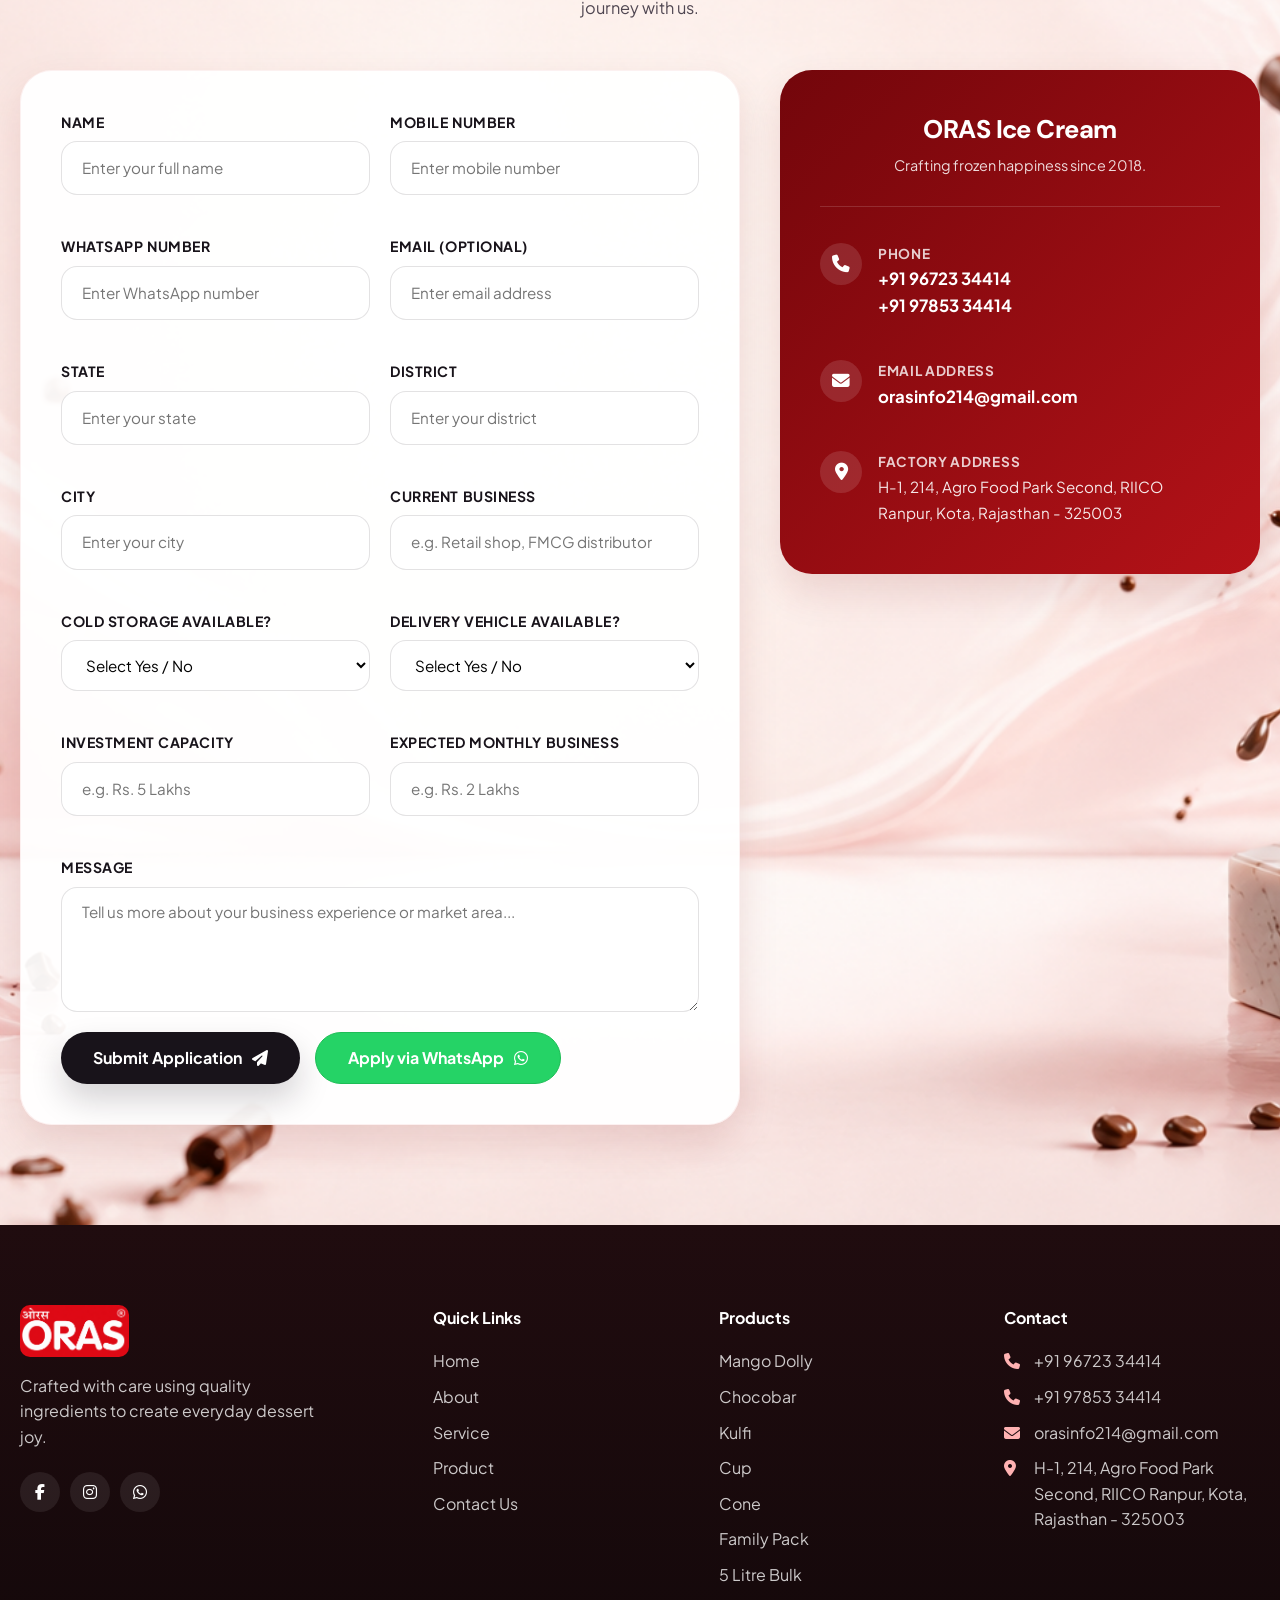
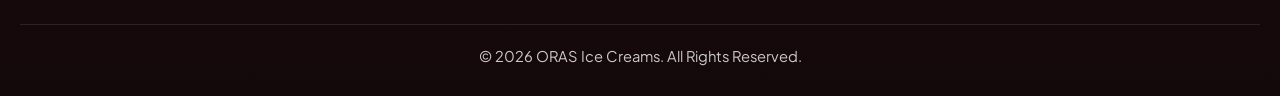
==== commit c80c2c28: "ASDFGH" ====
--- a/about.html
+++ b/about.html
@@ -113,7 +113,7 @@
                 <div class="about-intro-content">
                     <span class="eyebrow">The ORAS Journey</span>
                     <h2>A Tradition of Purity and Delicious Taste</h2>
-                    <p>Established in 2018, ORAS Ice Cream began with a core promise: to produce premium ice creams and frozen desserts using rich, high-quality ingredients, pure fresh cream, and natural fruits.</p>
+                    <p>Established in 2018, ORAS Ice Cream began with a core promise: to produce premium ice creams and frozen desserts using rich, high-quality ingredients, pure fresh cream, and natural extracts.</p>
                     <p>Over the years, we have grown into a widely trusted brand, operating from our state-of-the-art facility in Kota, Rajasthan. Our focus is not just creating delicious scoops, but building a robust network of successful distribution partners across regions.</p>
                     <p>We are continuously expanding our presence, offering dedicated support, high-margin categories, and advanced logistical networks to fuel our distributors' growth.</p>
                 </div>
@@ -136,7 +136,7 @@
                             <i class="fa-solid fa-medal"></i>
                         </div>
                         <h3>Uncompromised Quality</h3>
-                        <p>We source only high-grade milk fat, premium cocoa, and fresh natural fruits, keeping our flavors exceptionally rich, thick, and premium.</p>
+                        <p>We source only high-grade milk fat, premium cocoa, and pure natural extracts, keeping our flavors exceptionally rich, thick, and premium.</p>
                     </div>
 
                     <!-- Modern Cold Chain -->
@@ -239,7 +239,7 @@
                         </div>
                         <h3>FSSAI State Licence</h3>
                         <div class="cert-authority">GOVERNMENT OF RAJASTHAN · FSSAI</div>
-                        <p class="cert-desc">Kartik Foods is licensed for the manufacturing, wholesale distribution and retail of approved food products, including ice cream, kulfi and frozen desserts.</p>
+                        <p class="cert-desc">Kartik Foods is licensed for the manufacturing, distribution and retail of approved food products, including ice cream, kulfi and frozen desserts.</p>
                     </div>
 
                     <!-- GST Registration -->
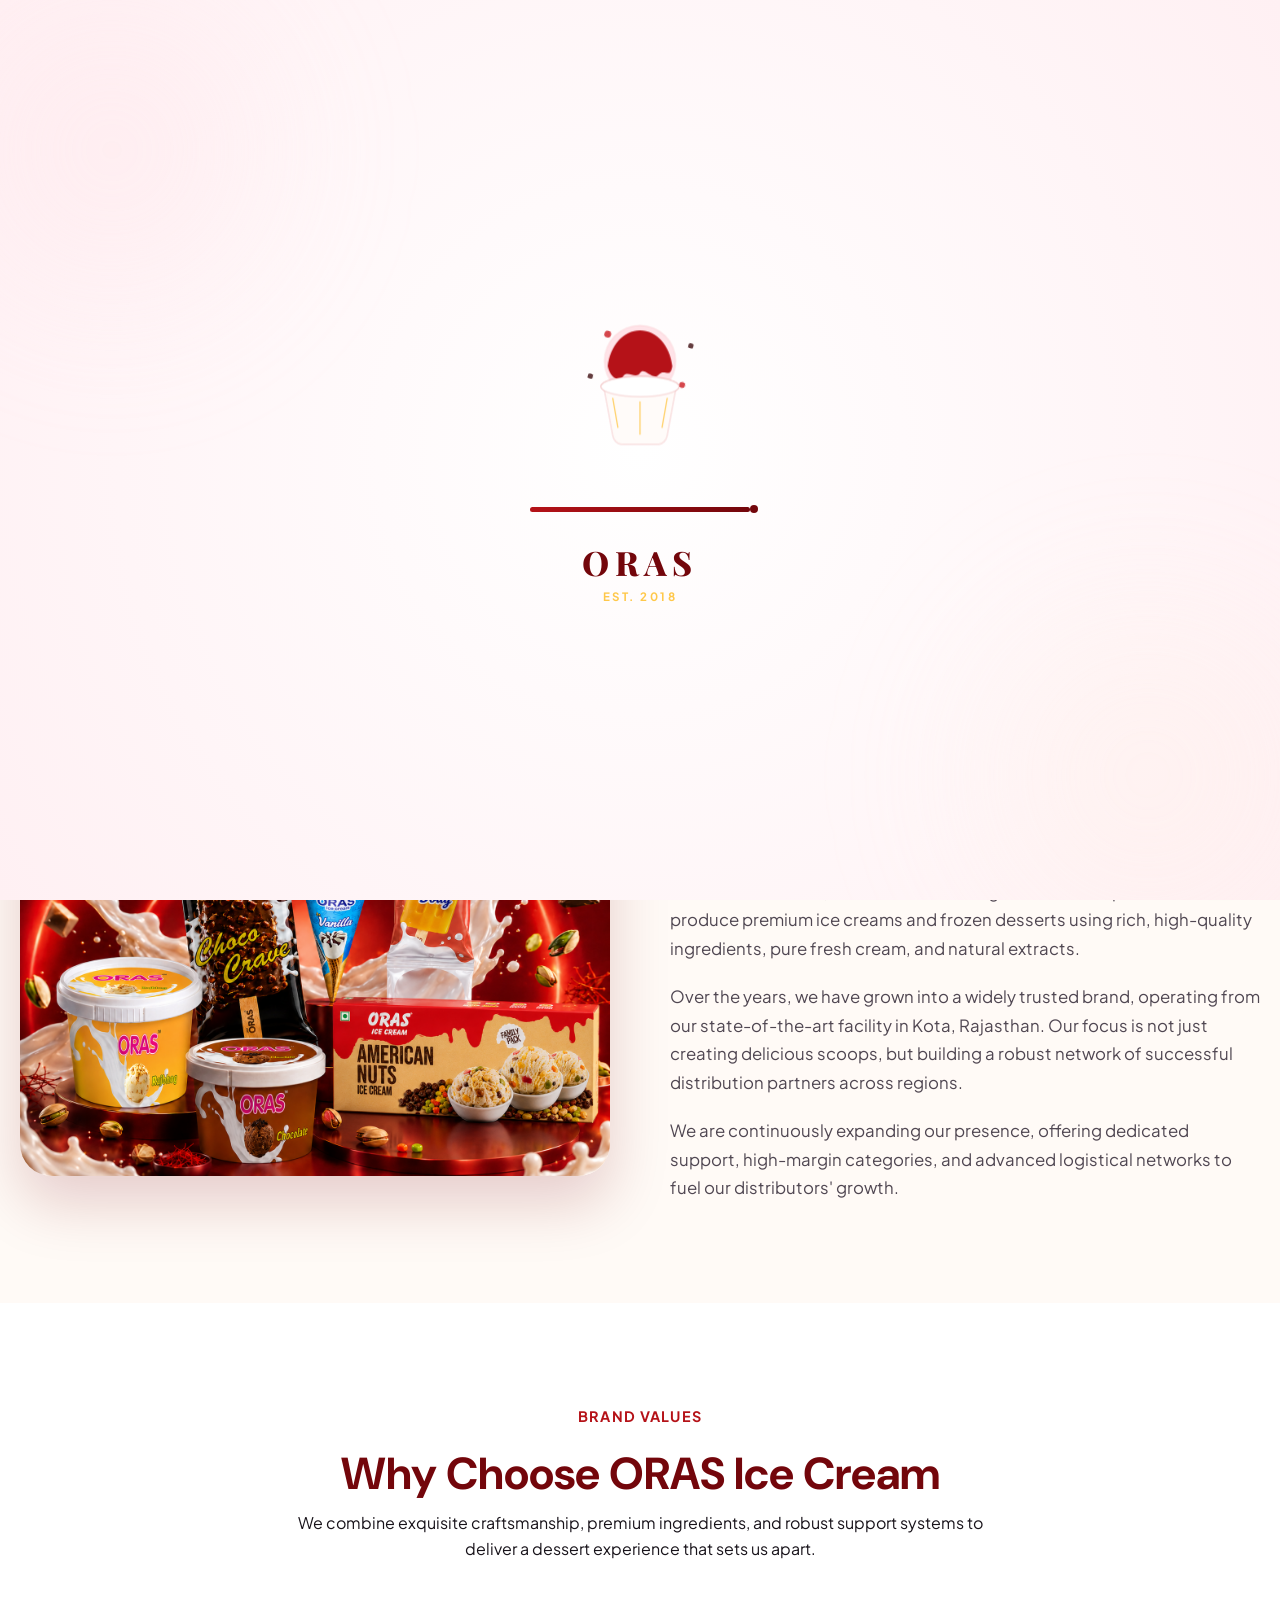
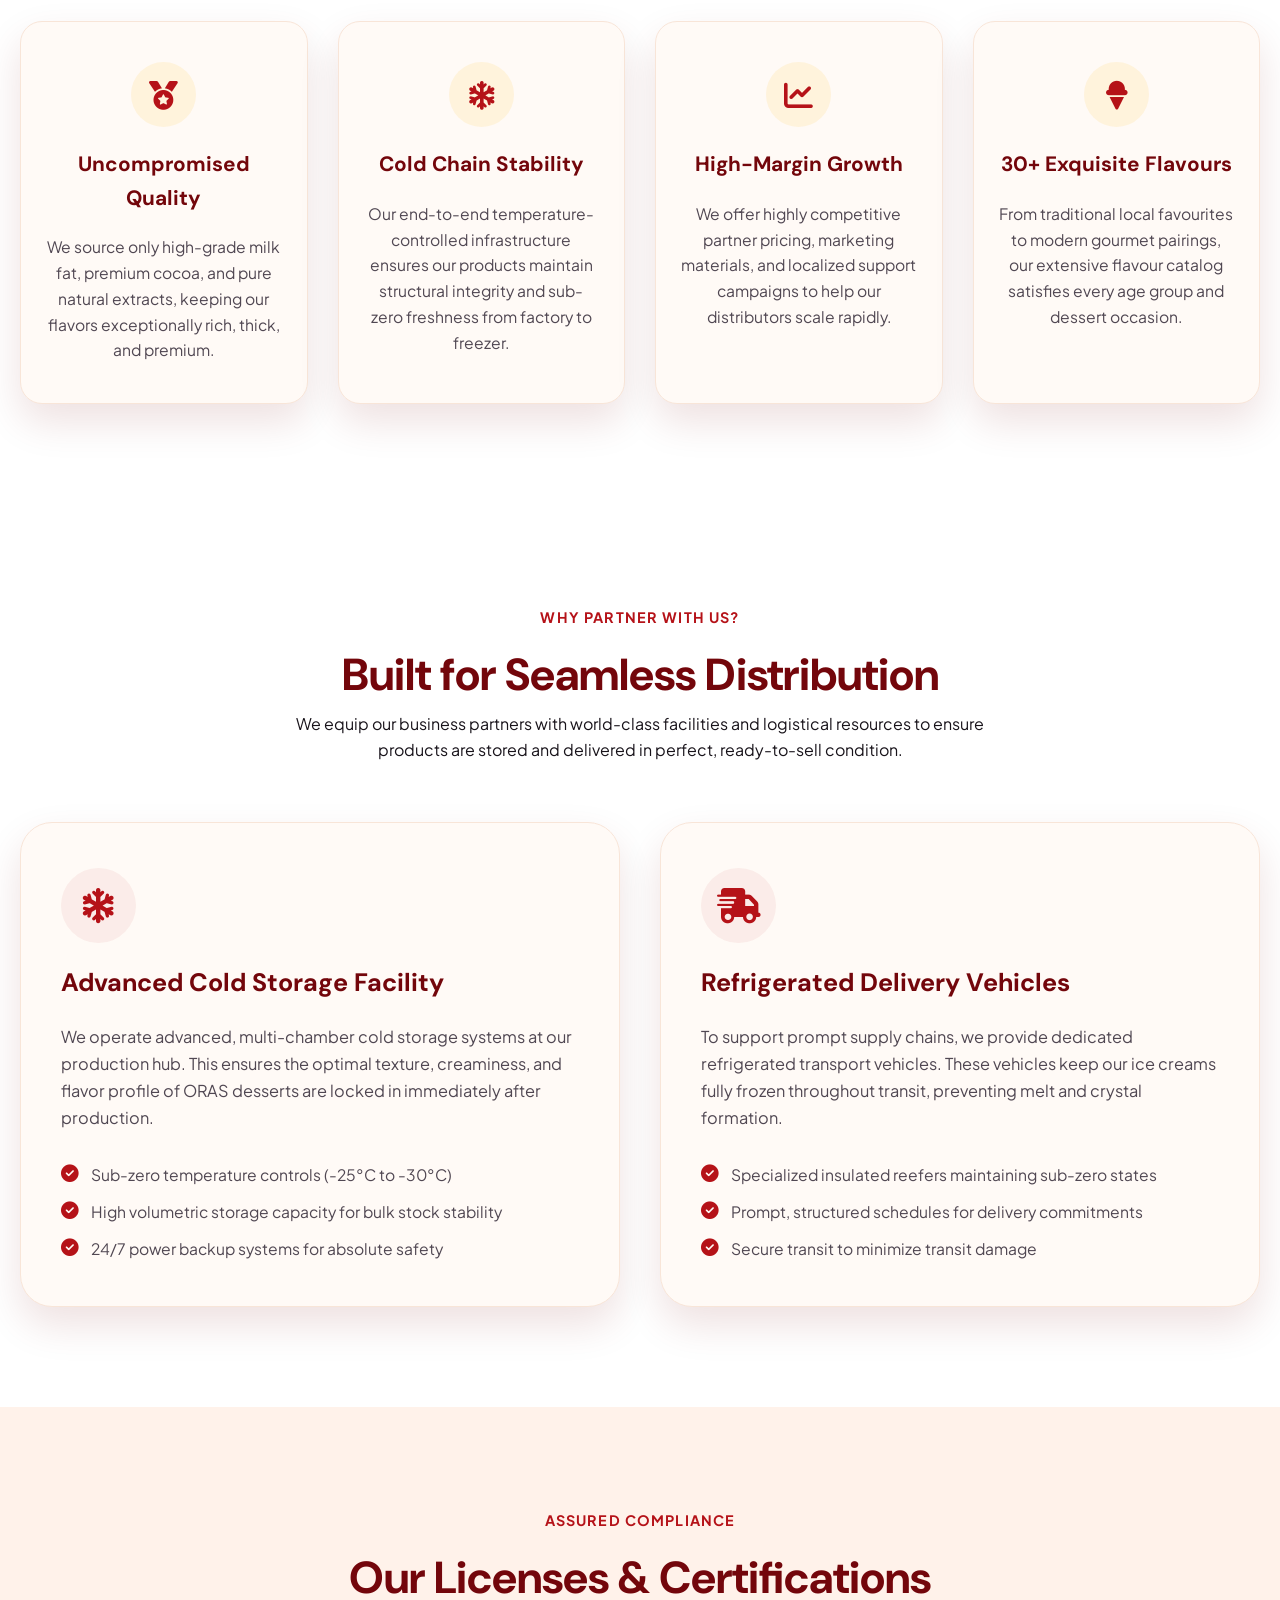
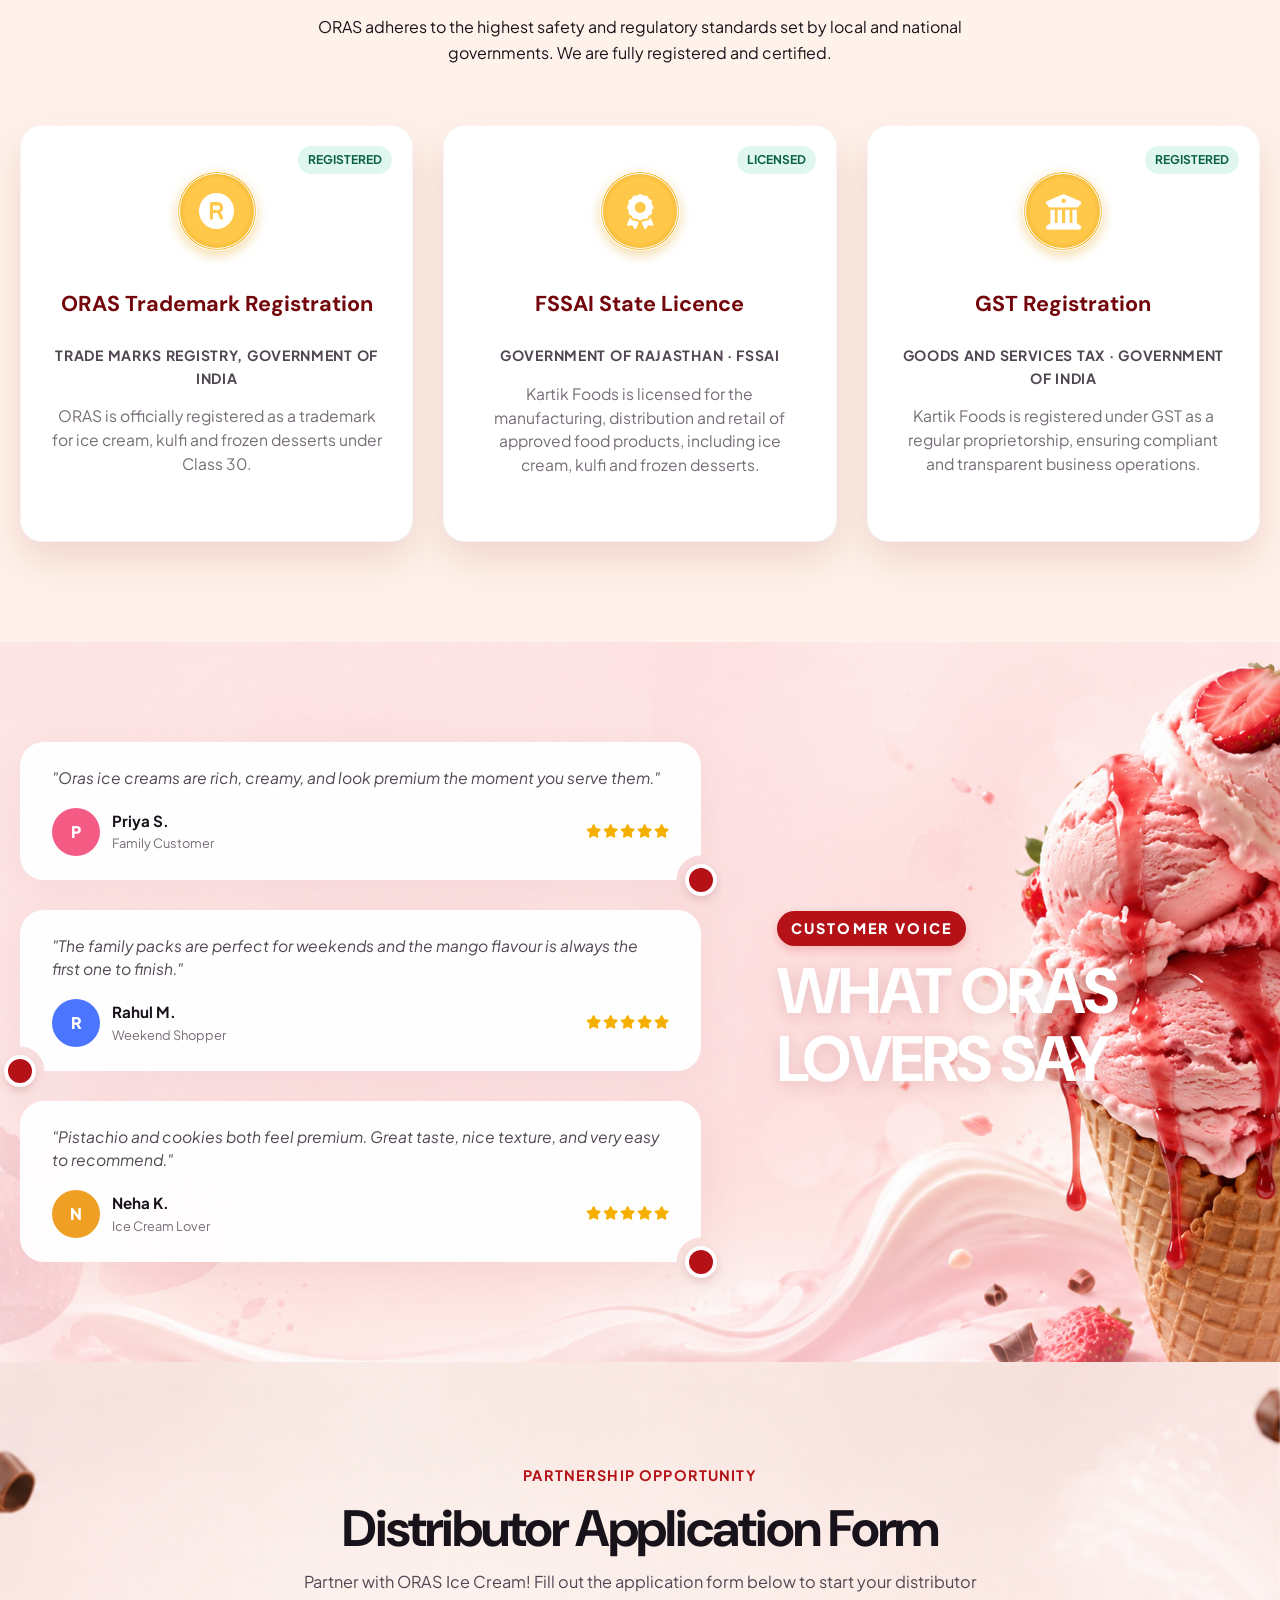
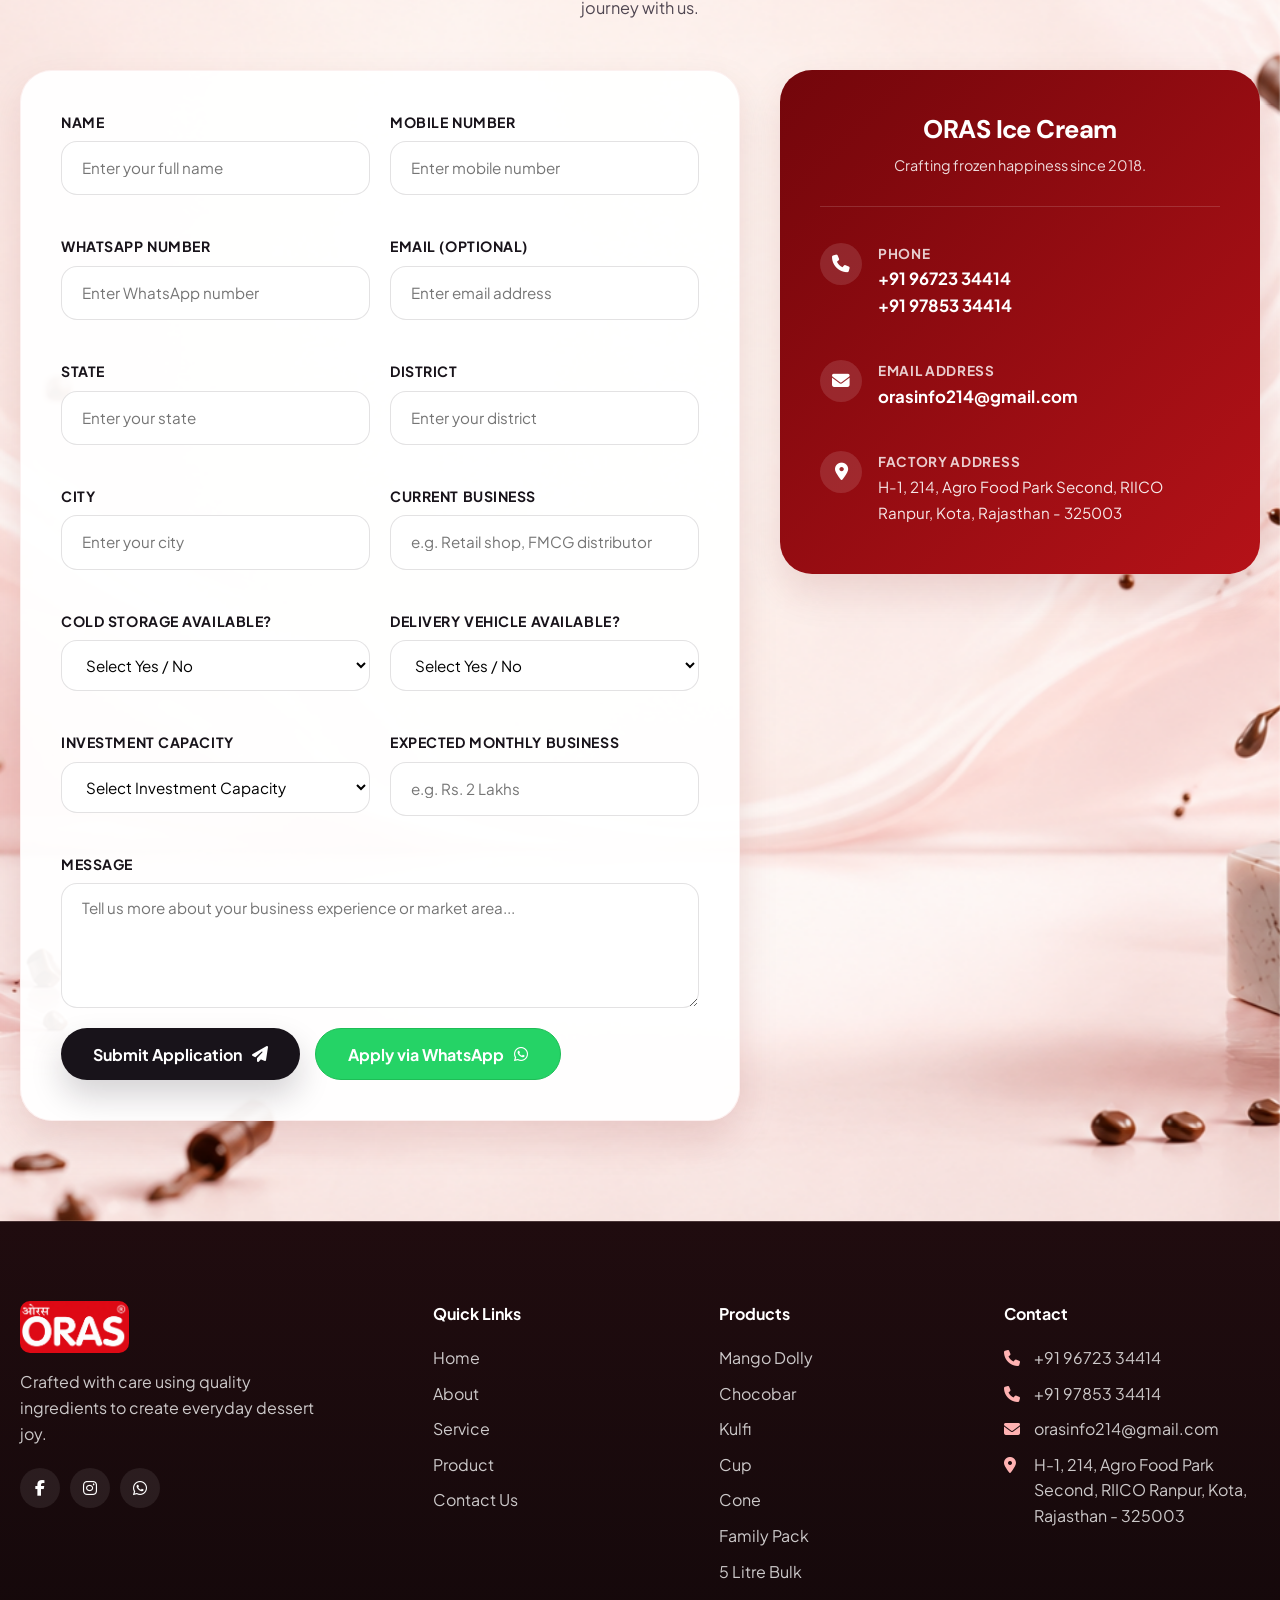
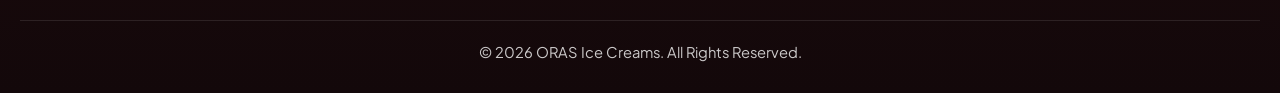
==== commit 3f61b6c9: "bnm," ====
--- a/about.html
+++ b/about.html
@@ -454,7 +454,12 @@
                             <div class="form-row">
                                 <div class="form-group">
                                     <label for="distributor-investment">Investment Capacity</label>
-                                    <input type="text" id="distributor-investment" placeholder="e.g. Rs. 5 Lakhs" required>
+                                    <select id="distributor-investment" required>
+                                        <option value="" disabled selected>Select Investment Capacity</option>
+                                        <option value="Upto 5 Lakh">Upto 5 Lakh</option>
+                                        <option value="5 to 15 Lakh">5 to 15 Lakh</option>
+                                        <option value="Above 15 Lakh">Above 15 Lakh</option>
+                                    </select>
                                 </div>
                                 <div class="form-group">
                                     <label for="distributor-expectedbusiness">Expected Monthly Business</label>
@@ -651,7 +656,12 @@
                     <div class="whatsapp-form-row">
                         <div class="whatsapp-form-group">
                             <label for="wa-investment">Investment Capacity</label>
-                            <input type="text" id="wa-investment" placeholder="e.g. Rs. 5 Lakhs" required>
+                            <select id="wa-investment" required>
+                                <option value="" disabled selected>Select Capacity</option>
+                                <option value="Upto 5 Lakh">Upto 5 Lakh</option>
+                                <option value="5 to 15 Lakh">5 to 15 Lakh</option>
+                                <option value="Above 15 Lakh">Above 15 Lakh</option>
+                            </select>
                         </div>
                         <div class="whatsapp-form-group">
                             <label for="wa-expectedbusiness">Expected Business</label>
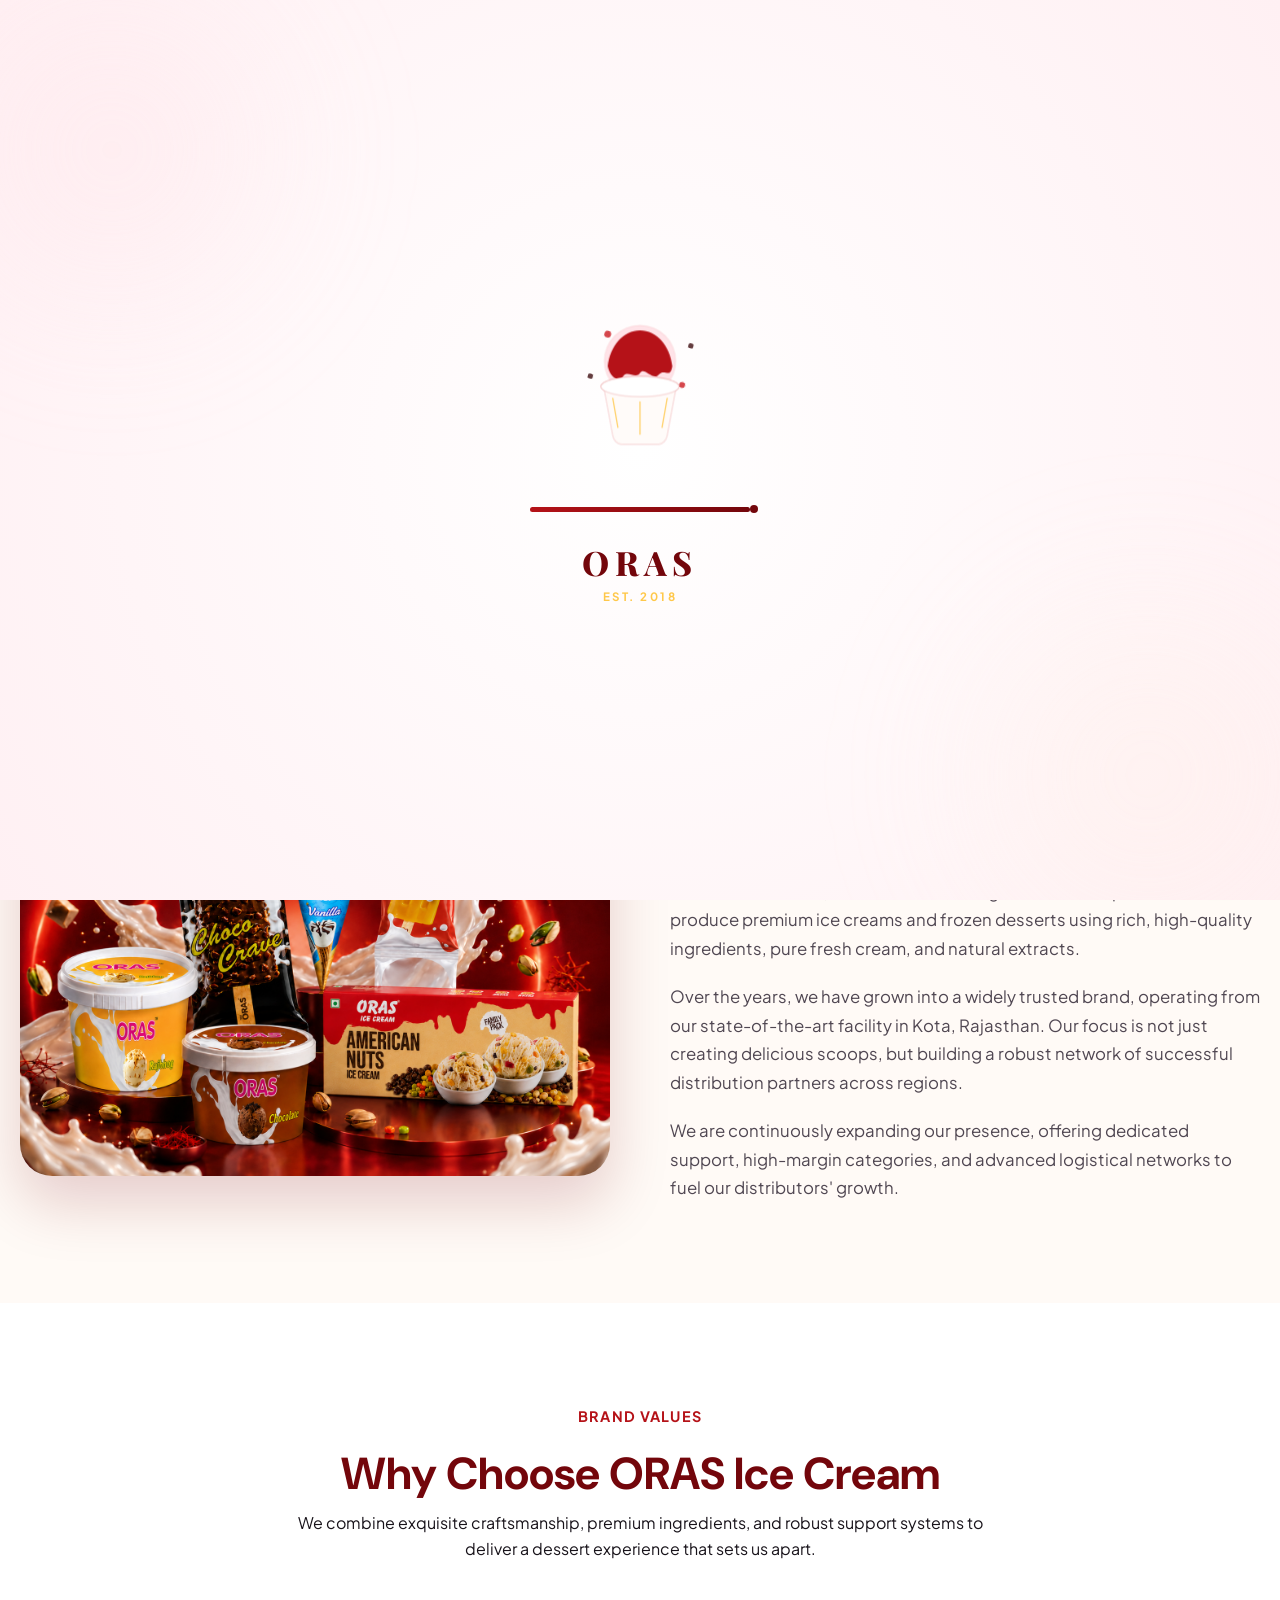
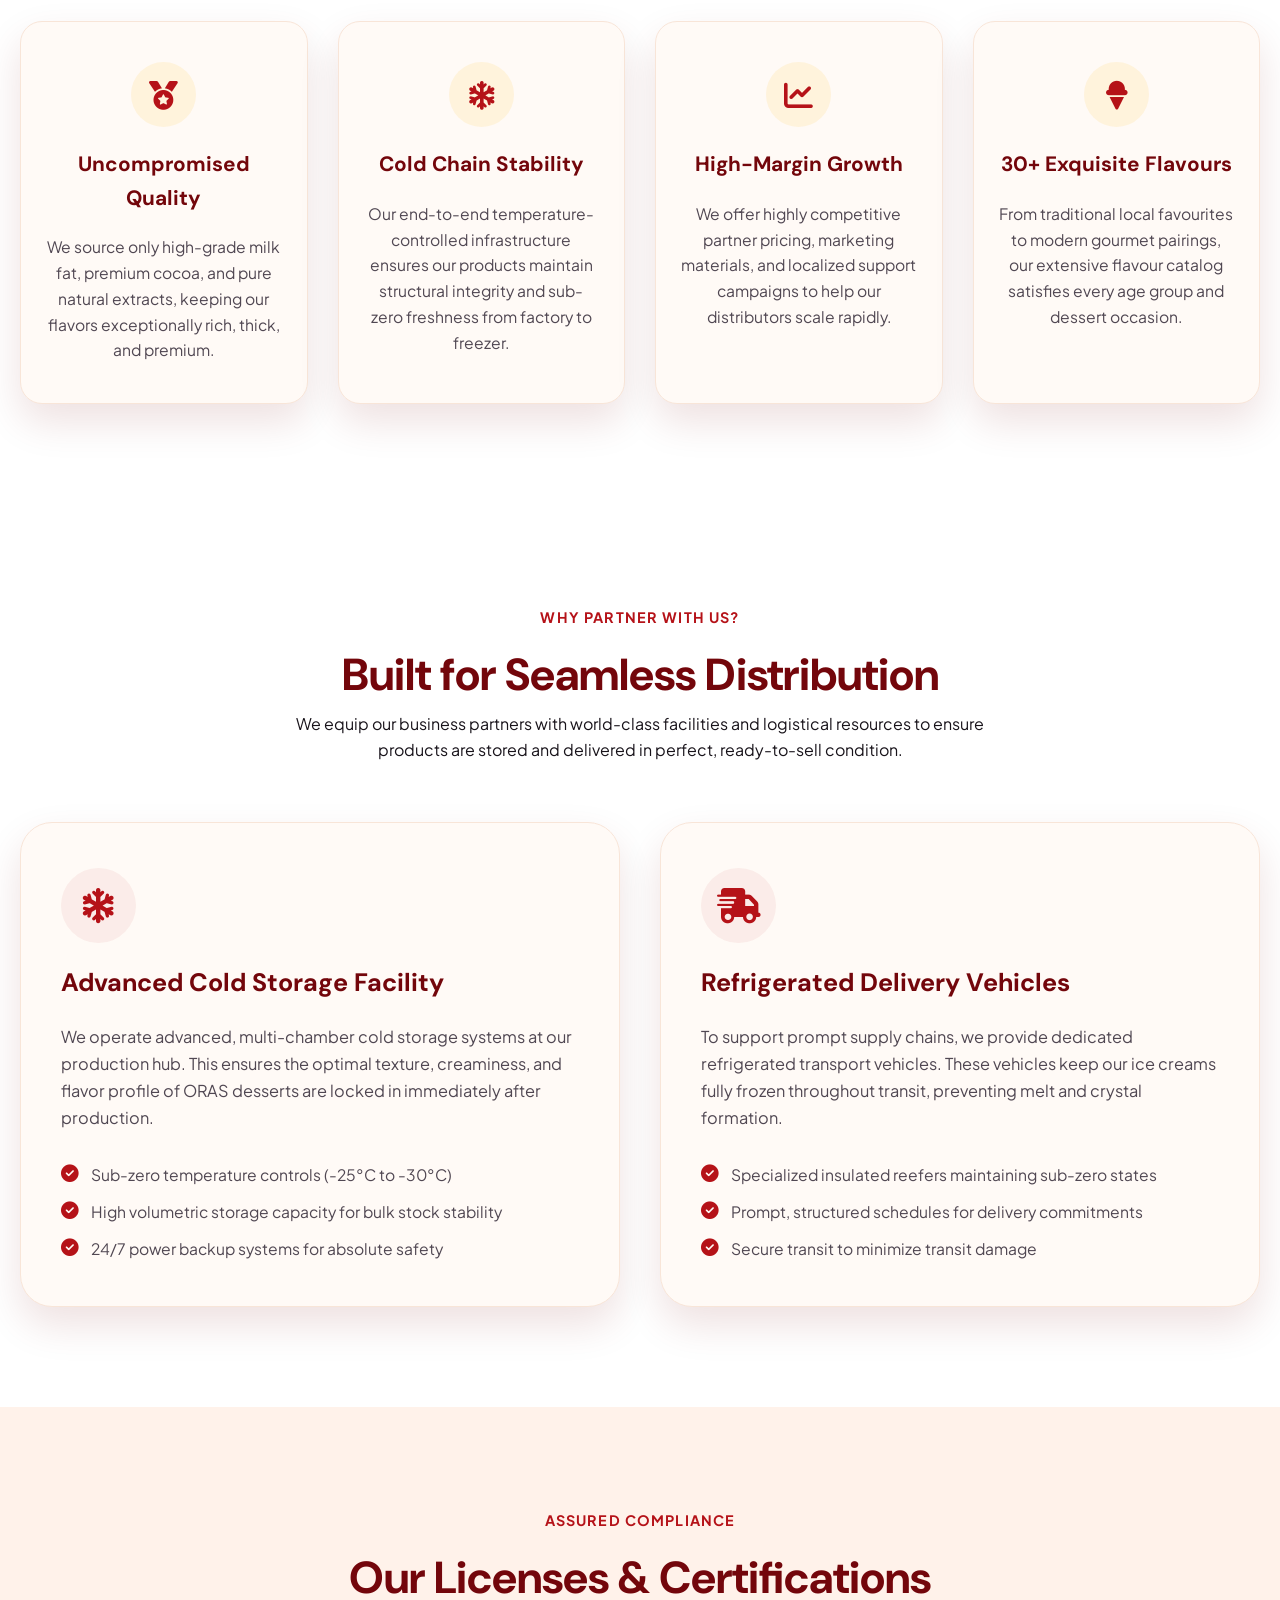
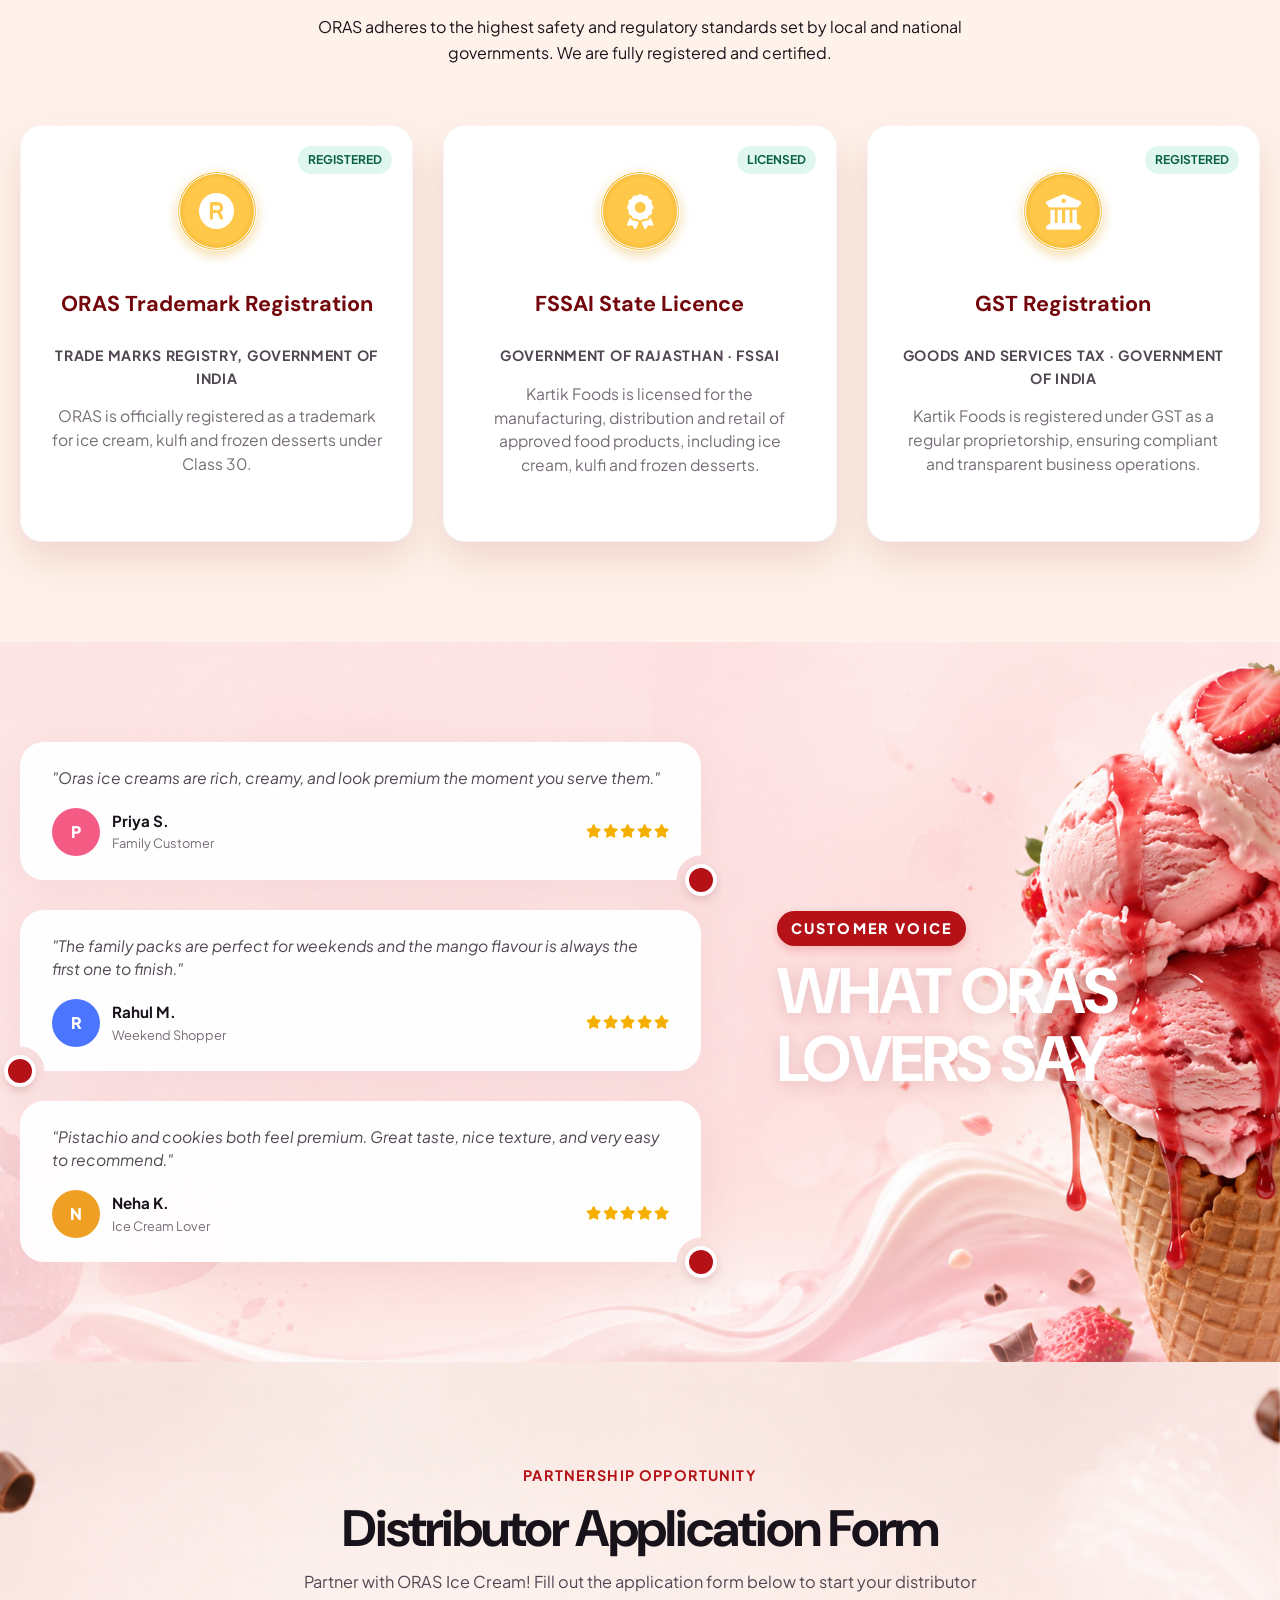
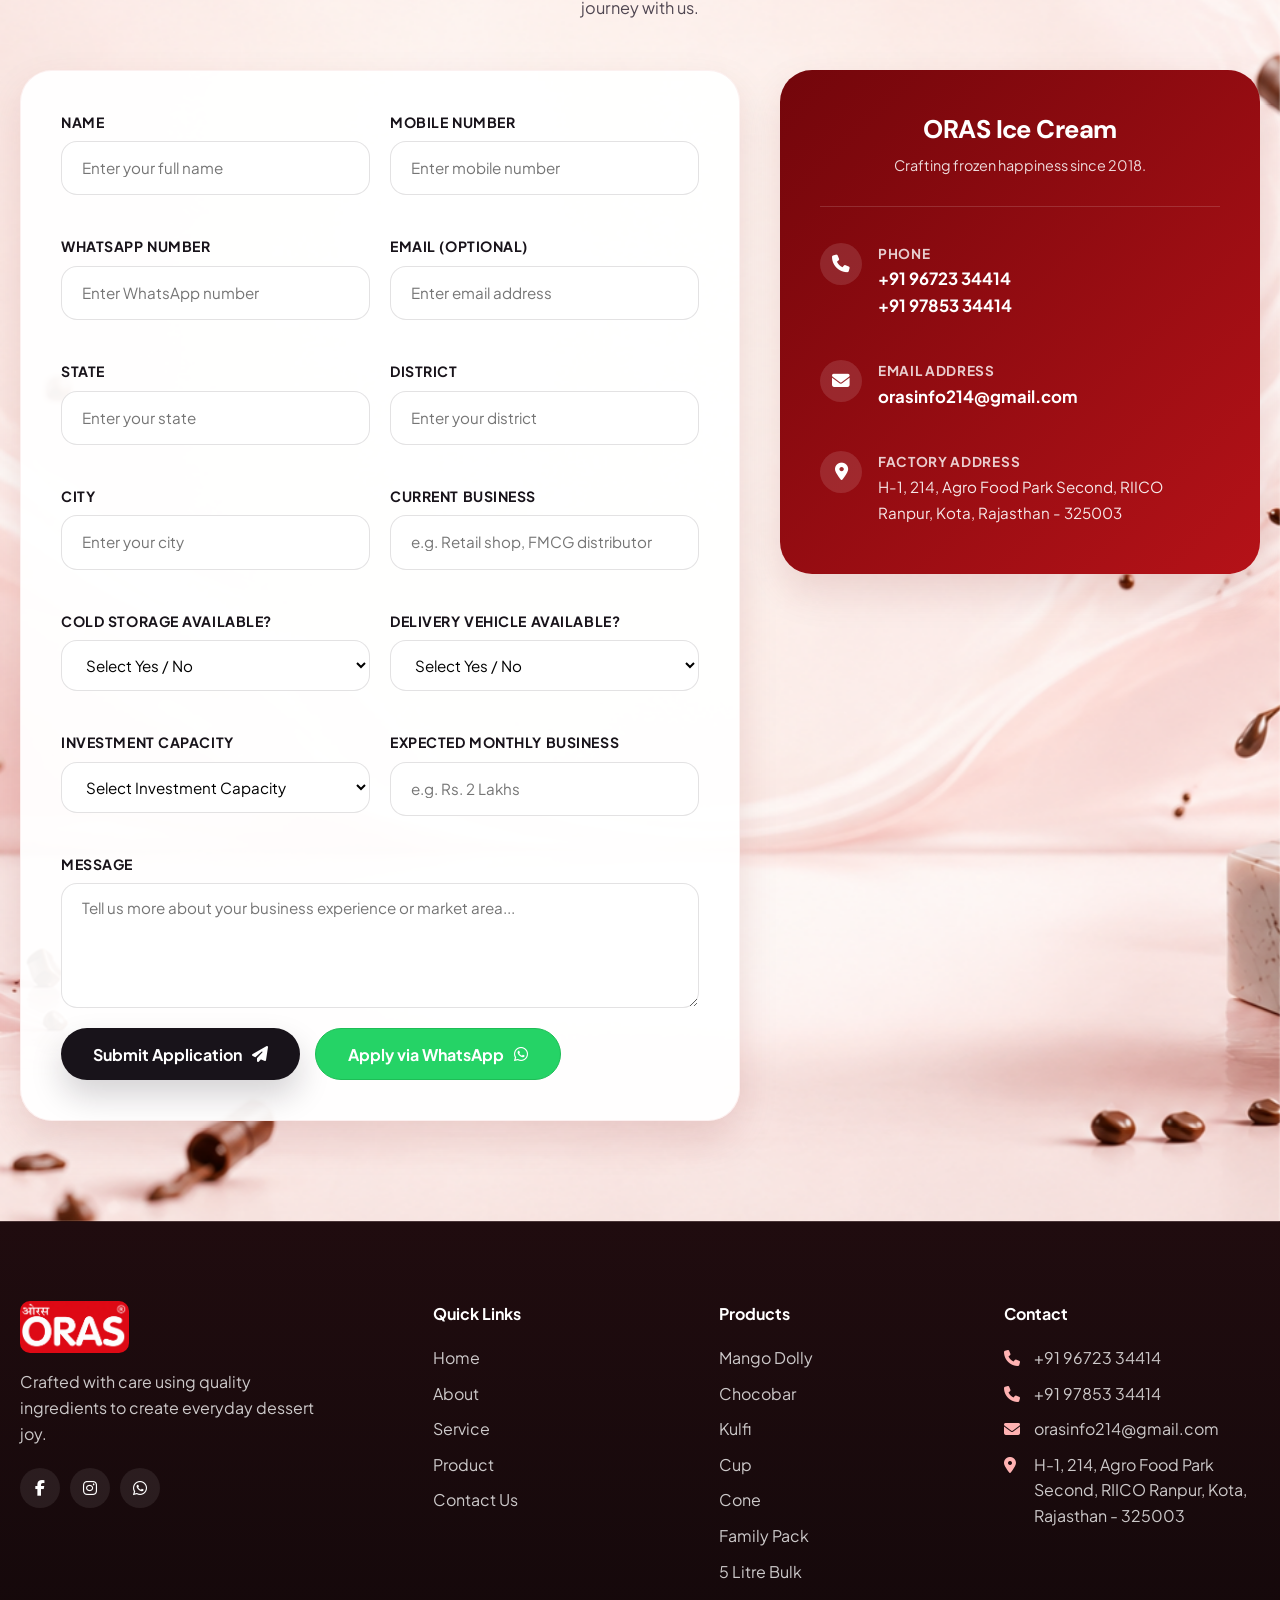
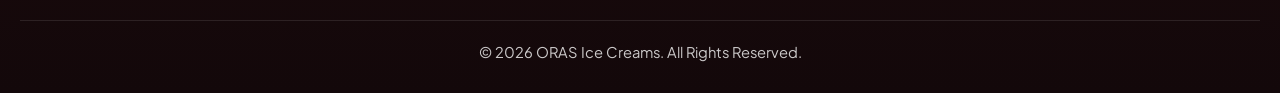
==== commit 8afe25bf: "asd" ====
--- a/about.html
+++ b/about.html
@@ -108,7 +108,7 @@
         <section class="about-intro-section">
             <div class="shell about-intro-grid">
                 <div class="about-intro-img-wrapper">
-                    <img src="images/new%20about%20.png" alt="ORAS Ice Cream Indulgence" class="about-intro-img">
+                    <img src="images/about%20fina;l.png" alt="ORAS Ice Cream Indulgence" class="about-intro-img">
                 </div>
                 <div class="about-intro-content">
                     <span class="eyebrow">The ORAS Journey</span>
